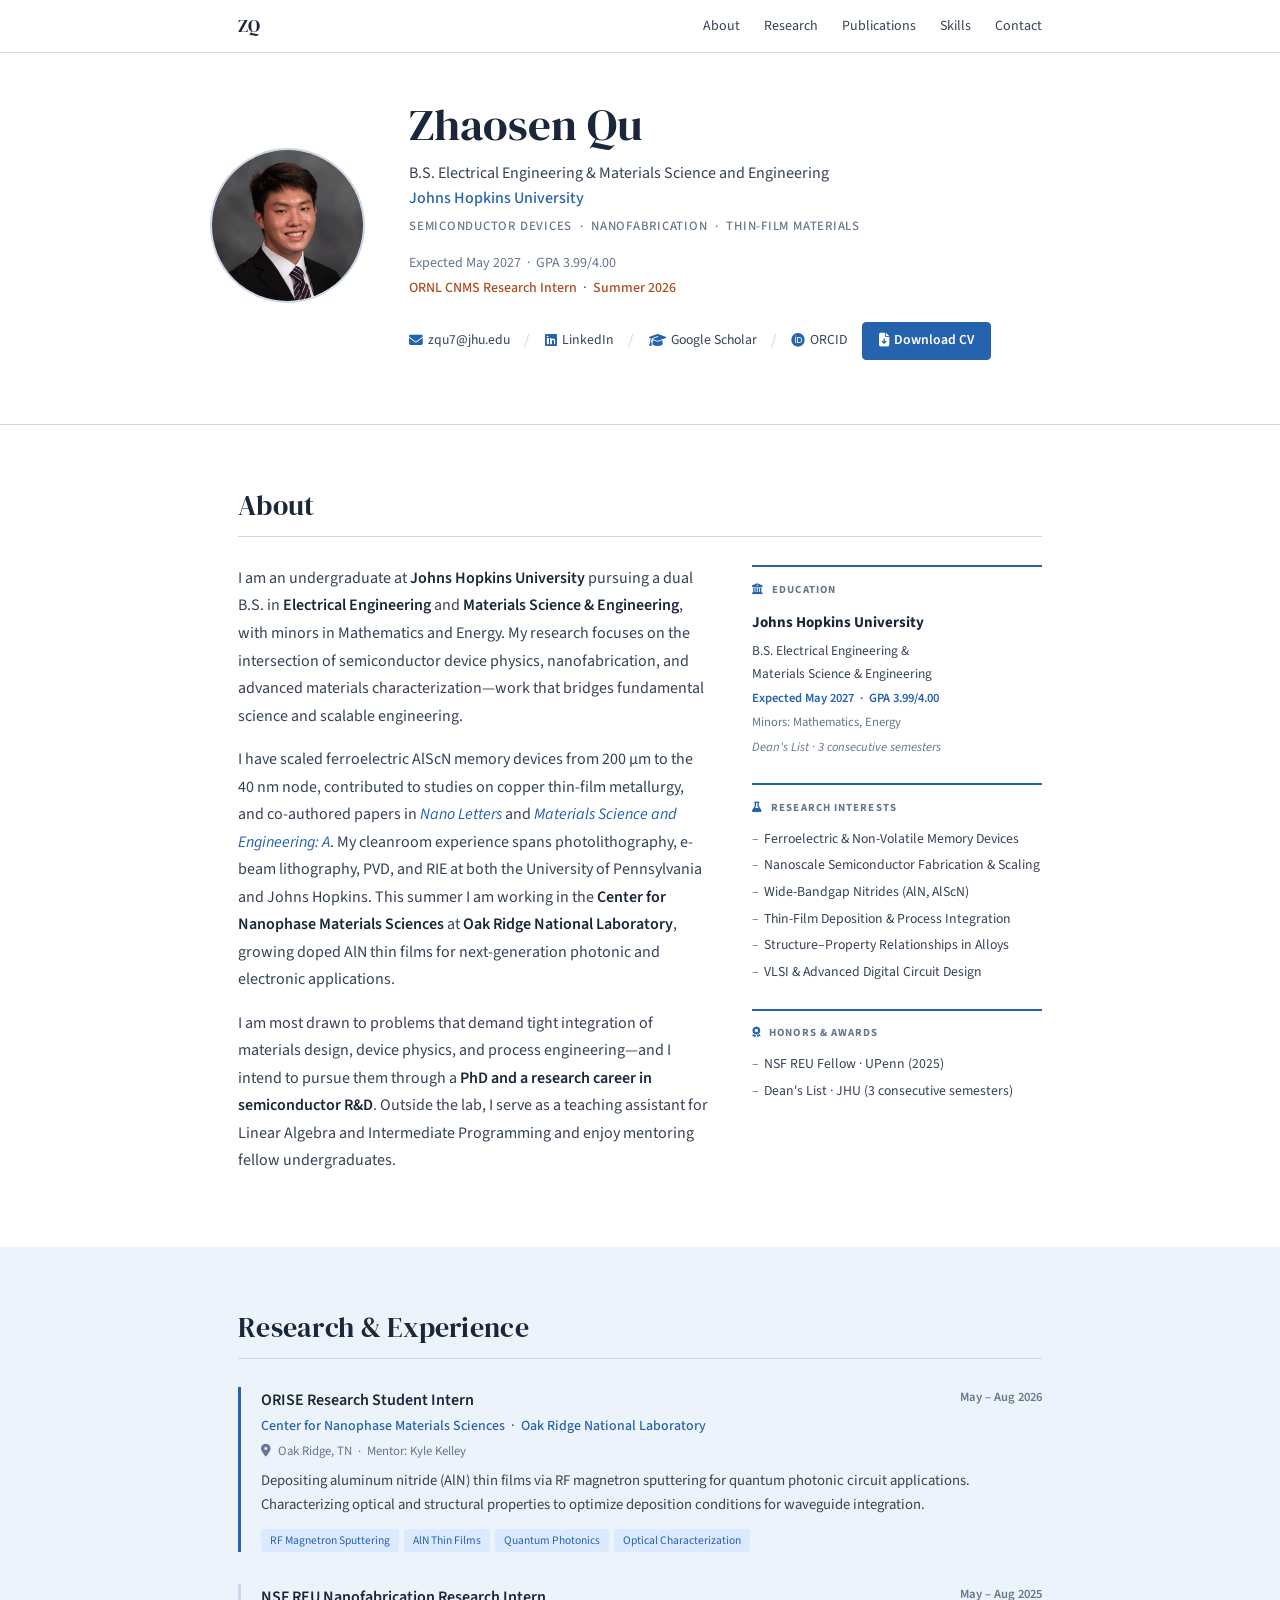
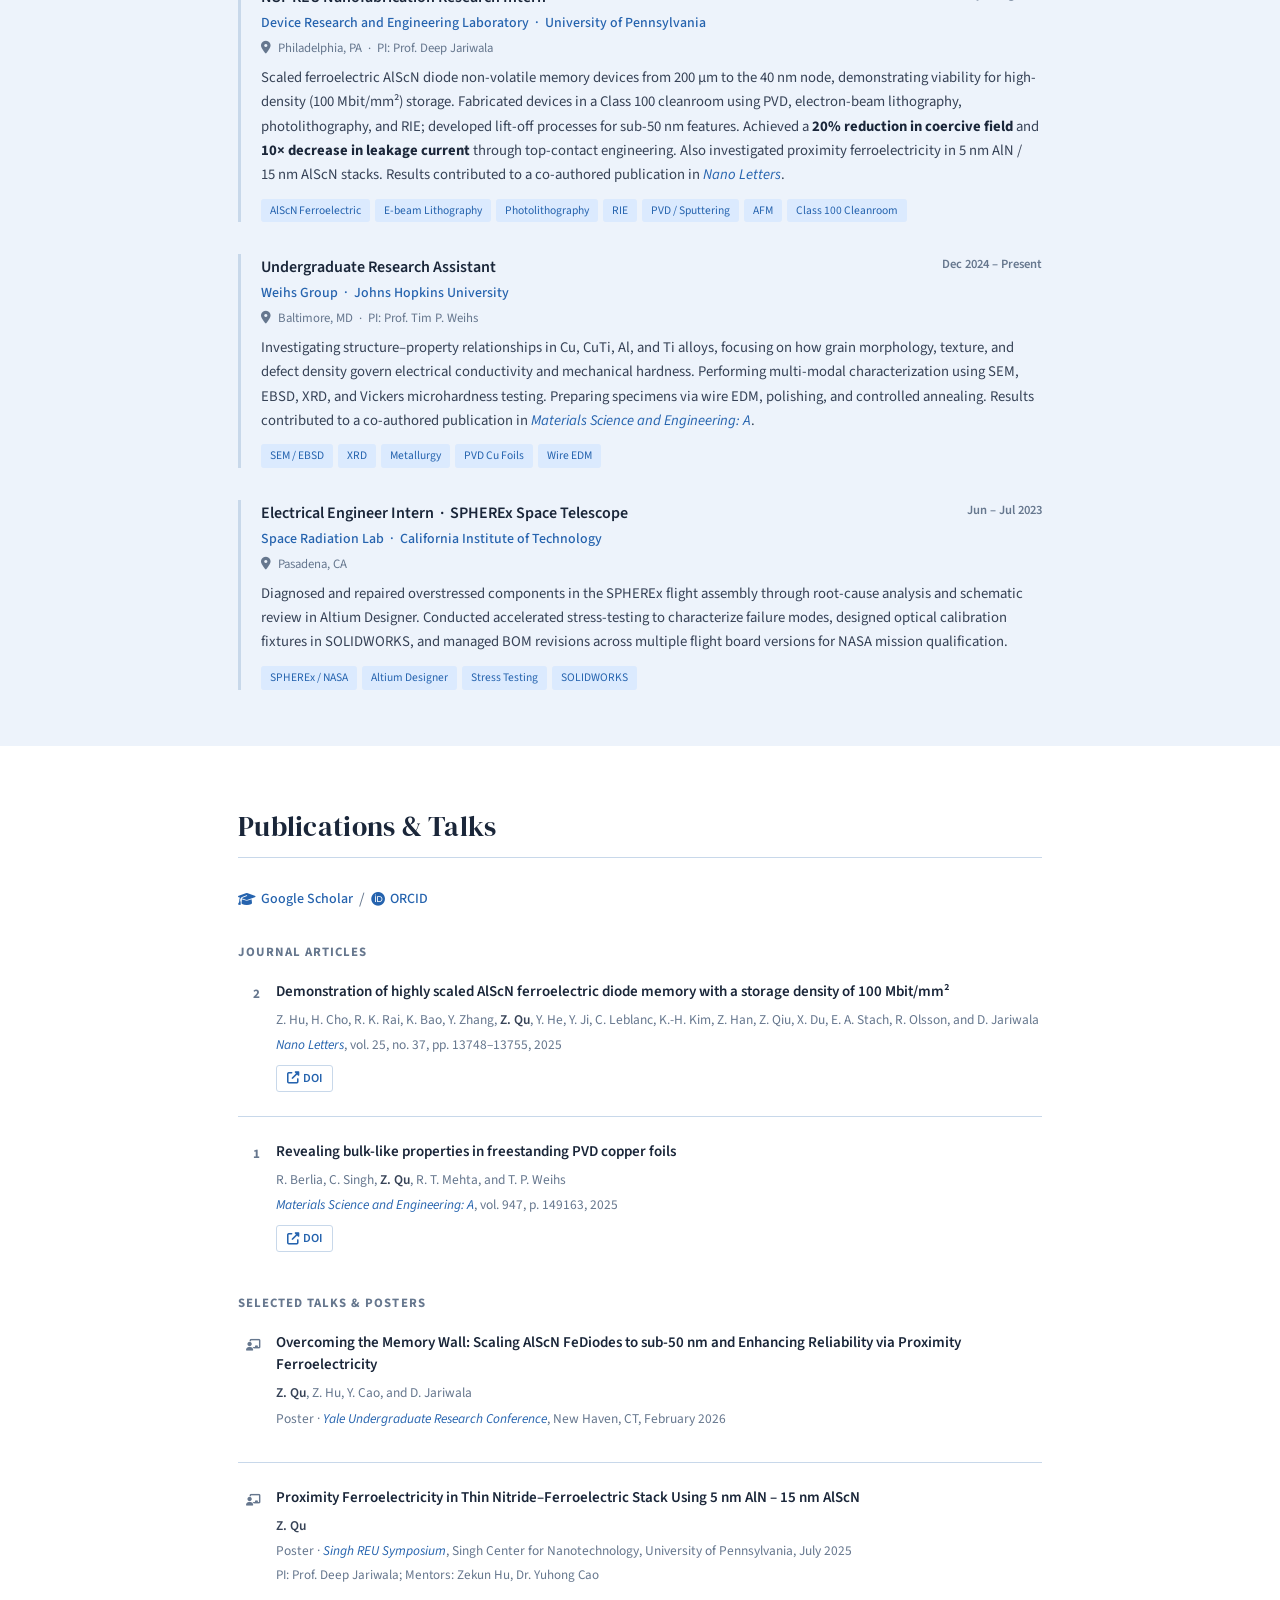
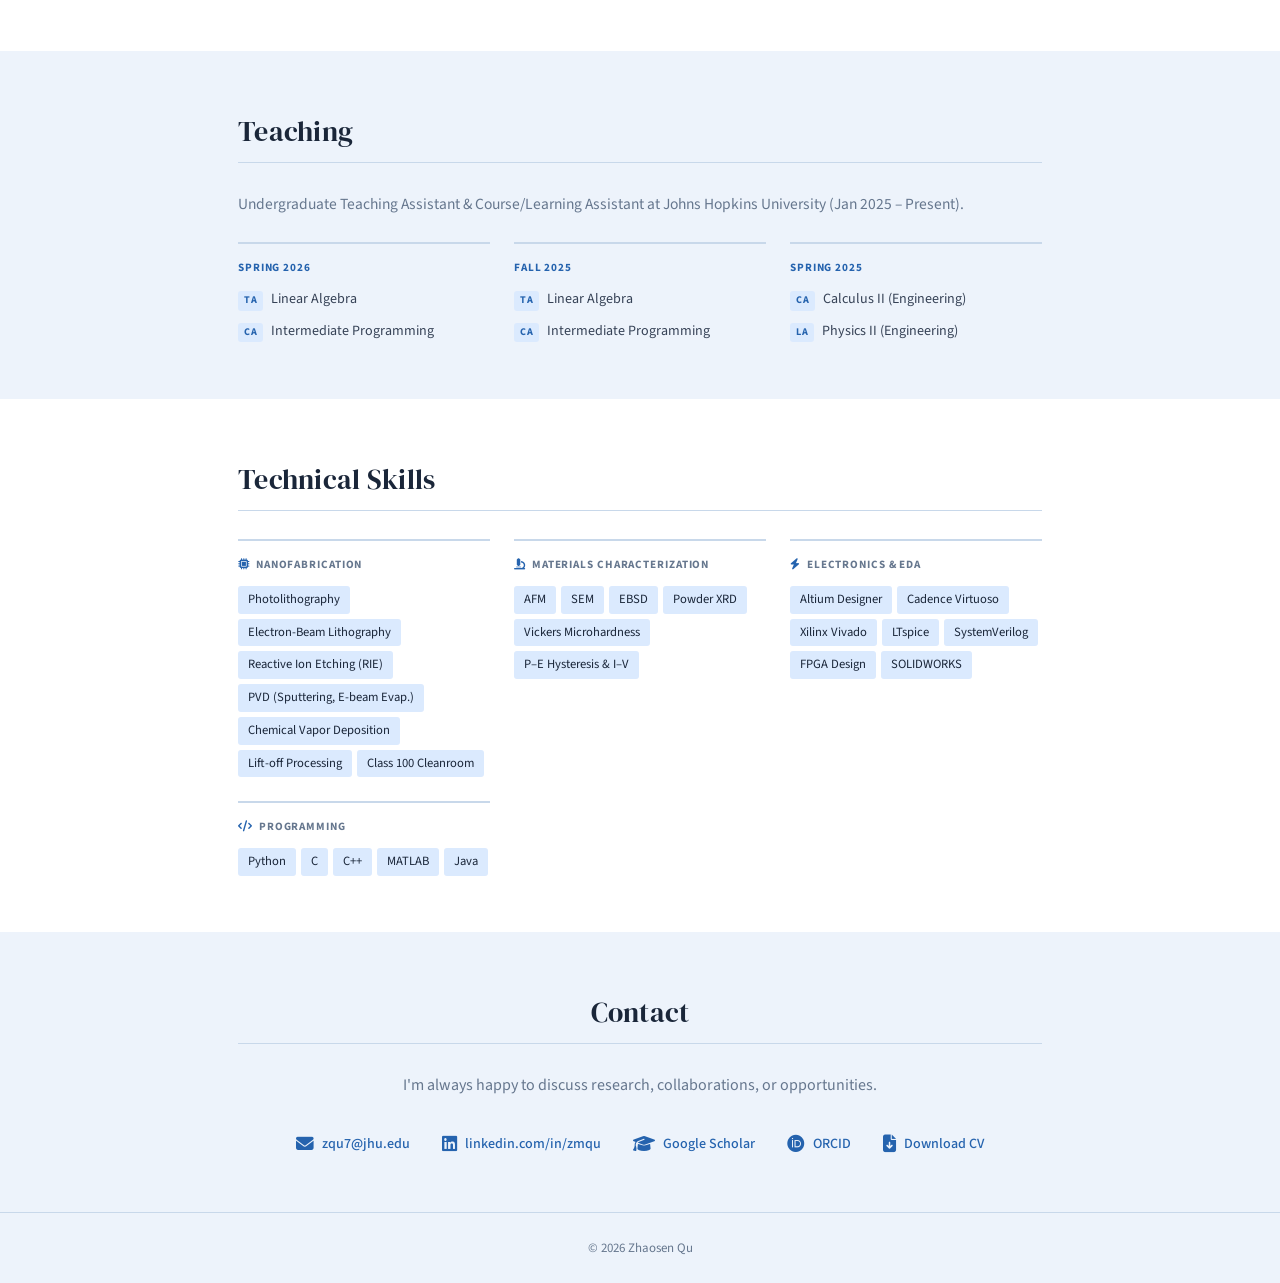
==== index.html @ ebd2bf20 "Update graduation date to May 2027 Reflects updated CV. Actively applying for PhD programs.  Co-Auth" ====
<!DOCTYPE html>
<html lang="en">
<head>
  <meta charset="UTF-8">
  <meta name="viewport" content="width=device-width, initial-scale=1.0">
  <title>Zhaosen Qu — Semiconductor &amp; Nanofabrication Researcher</title>
  <meta name="description" content="Zhaosen Qu — Electrical Engineering &amp; Materials Science student at Johns Hopkins University researching semiconductor nanofabrication, ferroelectric AlScN memory, and wide-bandgap nitride thin films. Research intern at Oak Ridge National Laboratory (CNMS).">
  <meta name="keywords" content="Zhaosen Qu, Johns Hopkins, ORNL, CNMS, semiconductor, nanofabrication, e-beam lithography, ferroelectric memory, AlScN, AlN, wide-bandgap nitrides, thin-film materials, quantum photonics, materials science, electrical engineering">
  <meta name="author" content="Zhaosen Qu">
  <meta name="robots" content="index, follow">
  <meta name="theme-color" content="#2563ae">
  <link rel="canonical" href="https://zhaosenqu.github.io/">
  <link rel="icon" href="data:image/svg+xml,%3Csvg%20xmlns='http://www.w3.org/2000/svg'%20viewBox='0%200%2064%2064'%3E%3Crect%20width='64'%20height='64'%20rx='14'%20fill='%232563ae'/%3E%3Ctext%20x='32'%20y='45'%20font-family='Georgia,serif'%20font-size='32'%20font-weight='700'%20fill='white'%20text-anchor='middle'%3EZQ%3C/text%3E%3C/svg%3E">

  <!-- Open Graph / Twitter -->
  <meta property="og:type" content="profile">
  <meta property="og:url" content="https://zhaosenqu.github.io/">
  <meta property="og:title" content="Zhaosen Qu — Semiconductor &amp; Nanofabrication Researcher">
  <meta property="og:description" content="EE &amp; MSE student at Johns Hopkins University. Researcher in semiconductor devices, ferroelectric memory, and thin-film materials.">
  <meta property="og:image" content="https://zhaosenqu.github.io/assets/profile.jpg">
  <meta property="og:image:alt" content="Portrait of Zhaosen Qu">
  <meta name="twitter:card" content="summary">
  <meta name="twitter:title" content="Zhaosen Qu — Semiconductor &amp; Nanofabrication Researcher">
  <meta name="twitter:description" content="EE &amp; MSE student at Johns Hopkins University. Researcher in semiconductor devices, ferroelectric memory, and thin-film materials.">
  <meta name="twitter:image" content="https://zhaosenqu.github.io/assets/profile.jpg">
  <meta name="twitter:image:alt" content="Portrait of Zhaosen Qu">
  <meta name="google-site-verification" content="060fa7a8cd4dc6b9">

  <script type="application/ld+json">
  {
    "@context": "https://schema.org",
    "@type": "Person",
    "name": "Zhaosen Qu",
    "url": "https://zhaosenqu.github.io/",
    "image": "https://zhaosenqu.github.io/assets/profile.jpg",
    "email": "zqu7@jhu.edu",
    "jobTitle": "Undergraduate Researcher",
    "description": "Electrical Engineering & Materials Science student at Johns Hopkins University researching semiconductor nanofabrication, ferroelectric AlScN memory, and wide-bandgap nitride thin films.",
    "affiliation": {
      "@type": "CollegeOrUniversity",
      "name": "Johns Hopkins University"
    },
    "alumniOf": {
      "@type": "CollegeOrUniversity",
      "name": "Johns Hopkins University"
    },
    "sameAs": [
      "https://linkedin.com/in/zmqu",
      "https://scholar.google.com/citations?user=ak2ocAkAAAAJ&hl=en",
      "https://orcid.org/0009-0001-0894-4343"
    ],
    "knowsAbout": [
      "Semiconductor Nanofabrication",
      "Electron-Beam Lithography",
      "Thin-Film Materials",
      "Ferroelectric Devices",
      "AlScN",
      "AlN",
      "Materials Characterization",
      "Materials Science",
      "Electrical Engineering"
    ]
  }
  </script>

  <!-- Fonts -->
  <link rel="preconnect" href="https://fonts.googleapis.com">
  <link rel="preconnect" href="https://fonts.gstatic.com" crossorigin>
  <link rel="preconnect" href="https://cdnjs.cloudflare.com" crossorigin>
  <link href="https://fonts.googleapis.com/css2?family=DM+Serif+Display:ital@0;1&family=Source+Sans+3:ital,wght@0,300;0,400;0,500;0,600;0,700;1,400&display=swap" rel="stylesheet">
  <!-- Icons -->
  <link rel="stylesheet" href="https://cdnjs.cloudflare.com/ajax/libs/font-awesome/6.5.0/css/all.min.css">

  <link rel="stylesheet" href="styles.css">
</head>
<body>

  <a class="skip-link" href="#main">Skip to main content</a>

  <!-- ─── Navigation ─────────────────────────────────────────────────────── -->
  <nav id="navbar" aria-label="Primary">
    <div class="nav-inner">
      <a class="nav-logo" href="#hero">ZQ</a>
      <button class="nav-toggle" id="navToggle" aria-label="Toggle navigation menu" aria-expanded="false" aria-controls="navLinks">
        <span></span><span></span><span></span>
      </button>
      <ul class="nav-links" id="navLinks">
        <li><a href="#about">About</a></li>
        <li><a href="#research">Research</a></li>
        <li><a href="#publications">Publications</a></li>
        <li><a href="#skills">Skills</a></li>
        <li><a href="#contact">Contact</a></li>
      </ul>
    </div>
  </nav>

  <main id="main">

  <!-- ─── Hero ───────────────────────────────────────────────────────────── -->
  <section id="hero">
    <div class="hero-inner">
      <div class="hero-photo-wrap">
        <img src="assets/profile.jpg" alt="Portrait of Zhaosen Qu" class="hero-photo"
             width="155" height="155" fetchpriority="high" decoding="async"
             onerror="this.style.display='none';document.getElementById('hero-initials').style.display='flex';">
        <div class="hero-initials" id="hero-initials" aria-hidden="true">ZQ</div>
      </div>
      <div class="hero-text">
        <h1>Zhaosen Qu</h1>
        <p class="hero-subtitle">B.S. Electrical Engineering &amp; Materials Science and Engineering<br>
          <span class="hero-institution">Johns Hopkins University</span>
        </p>
        <p class="hero-tagline">Semiconductor devices &nbsp;&middot;&nbsp; Nanofabrication &nbsp;&middot;&nbsp; Thin-film materials</p>
        <p class="hero-meta">
          Expected May 2027 &nbsp;&middot;&nbsp; GPA 3.99/4.00<br>
          <span class="hero-meta-ornl">ORNL CNMS Research Intern &nbsp;&middot;&nbsp; Summer 2026</span>
        </p>
        <div class="hero-links">
          <a href="mailto:zqu7@jhu.edu"><i class="fas fa-envelope" aria-hidden="true"></i> zqu7@jhu.edu</a>
          <span class="link-sep" aria-hidden="true">/</span>
          <a href="https://linkedin.com/in/zmqu" target="_blank" rel="noopener"><i class="fab fa-linkedin" aria-hidden="true"></i> LinkedIn</a>
          <span class="link-sep" aria-hidden="true">/</span>
          <a href="https://scholar.google.com/citations?user=ak2ocAkAAAAJ&hl=en" target="_blank" rel="noopener"><i class="fas fa-graduation-cap" aria-hidden="true"></i> Google Scholar</a>
          <span class="link-sep" aria-hidden="true">/</span>
          <a href="https://orcid.org/0009-0001-0894-4343" target="_blank" rel="noopener"><i class="fab fa-orcid" aria-hidden="true"></i> ORCID</a>
          <a class="hero-cta" href="assets/cv.pdf" target="_blank" rel="noopener"><i class="fas fa-file-arrow-down" aria-hidden="true"></i> Download CV</a>
        </div>
      </div>
    </div>
  </section>

  <!-- ─── About ──────────────────────────────────────────────────────────── -->
  <section id="about">
    <div class="container">
      <h2 class="section-title">About</h2>
      <div class="about-grid">
        <div class="about-text">
          <p>
            I am an undergraduate at <strong>Johns Hopkins University</strong> pursuing a dual B.S. in
            <strong>Electrical Engineering</strong> and <strong>Materials Science &amp; Engineering</strong>,
            with minors in Mathematics and Energy. My research focuses on
            the intersection of semiconductor device physics, nanofabrication, and advanced materials
            characterization&mdash;work that bridges fundamental science and scalable engineering.
          </p>
          <p>
            I have scaled ferroelectric AlScN memory devices from 200&nbsp;&micro;m to the 40&nbsp;nm
            node, contributed to studies on copper thin-film metallurgy, and co-authored papers in
            <em>Nano Letters</em> and <em>Materials Science and Engineering:&nbsp;A</em>. My cleanroom
            experience spans photolithography, e-beam lithography, PVD, and RIE at both the
            University of Pennsylvania and Johns Hopkins. This summer I am working in the
            <strong>Center for Nanophase Materials Sciences</strong> at <strong>Oak Ridge National
            Laboratory</strong>, growing doped AlN thin films for next-generation photonic and
            electronic applications.
          </p>
          <p>
            I am most drawn to problems that demand tight integration of materials design, device
            physics, and process engineering&mdash;and I intend to pursue them through a
            <strong>PhD and a research career in semiconductor R&amp;D</strong>. Outside the lab, I
            serve as a teaching assistant for Linear Algebra and Intermediate Programming and enjoy
            mentoring fellow undergraduates.
          </p>
        </div>
        <div class="about-card-col">
          <div class="info-card">
            <h3><i class="fas fa-university" aria-hidden="true"></i> Education</h3>
            <div class="edu-item">
              <strong>Johns Hopkins University</strong>
              <span class="edu-degree">B.S. Electrical Engineering &amp;<br>Materials Science &amp; Engineering</span>
              <span class="edu-meta">Expected May 2027 &nbsp;&middot;&nbsp; GPA 3.99/4.00</span>
              <span class="edu-minor">Minors: Mathematics, Energy</span>
              <span class="edu-honors">Dean's List &middot; 3 consecutive semesters</span>
            </div>
          </div>
          <div class="info-card">
            <h3><i class="fas fa-flask" aria-hidden="true"></i> Research Interests</h3>
            <ul class="interest-list">
              <li>Ferroelectric &amp; Non-Volatile Memory Devices</li>
              <li>Nanoscale Semiconductor Fabrication &amp; Scaling</li>
              <li>Wide-Bandgap Nitrides (AlN, AlScN)</li>
              <li>Thin-Film Deposition &amp; Process Integration</li>
              <li>Structure&ndash;Property Relationships in Alloys</li>
              <li>VLSI &amp; Advanced Digital Circuit Design</li>
            </ul>
          </div>
          <div class="info-card">
            <h3><i class="fas fa-award" aria-hidden="true"></i> Honors &amp; Awards</h3>
            <ul class="interest-list">
              <li>NSF REU Fellow &middot; UPenn (2025)</li>
              <li>Dean's List &middot; JHU (3 consecutive semesters)</li>
            </ul>
          </div>
        </div>
      </div>
    </div>
  </section>

  <!-- ─── Research / Experience ──────────────────────────────────────────── -->
  <section id="research" class="section-alt">
    <div class="container">
      <h2 class="section-title">Research &amp; Experience</h2>
      <div class="timeline">

        <!-- ORNL -->
        <div class="tl-item">
          <div class="tl-dot tl-dot-accent"></div>
          <div class="tl-content">
            <div class="tl-header">
              <div>
                <h3>ORISE Research Student Intern</h3>
                <p class="tl-org">Center for Nanophase Materials Sciences &nbsp;&middot;&nbsp; Oak Ridge National Laboratory</p>
                <p class="tl-loc"><i class="fas fa-map-marker-alt" aria-hidden="true"></i> Oak Ridge, TN &nbsp;&middot;&nbsp; Mentor: Kyle Kelley</p>
              </div>
              <span class="tl-date">May &ndash; Aug 2026</span>
            </div>
            <p class="tl-desc">
              Depositing aluminum nitride (AlN) thin films via RF magnetron sputtering for
              quantum photonic circuit applications. Characterizing optical and structural
              properties to optimize deposition conditions for waveguide integration.
            </p>
            <div class="tl-tags">
              <span>RF Magnetron Sputtering</span><span>AlN Thin Films</span>
              <span>Quantum Photonics</span><span>Optical Characterization</span>
            </div>
          </div>
        </div>

        <!-- UPenn REU -->
        <div class="tl-item">
          <div class="tl-dot"></div>
          <div class="tl-content">
            <div class="tl-header">
              <div>
                <h3>NSF REU Nanofabrication Research Intern</h3>
                <p class="tl-org">Device Research and Engineering Laboratory &nbsp;&middot;&nbsp; University of Pennsylvania</p>
                <p class="tl-loc"><i class="fas fa-map-marker-alt" aria-hidden="true"></i> Philadelphia, PA &nbsp;&middot;&nbsp; PI: Prof. Deep Jariwala</p>
              </div>
              <span class="tl-date">May &ndash; Aug 2025</span>
            </div>
            <p class="tl-desc">
              Scaled ferroelectric AlScN diode non-volatile memory devices from 200&nbsp;&micro;m to
              the 40&nbsp;nm node, demonstrating viability for high-density
              (100&nbsp;Mbit/mm&sup2;) storage. Fabricated devices in a Class&nbsp;100 cleanroom
              using PVD, electron-beam lithography, photolithography, and RIE; developed
              lift-off processes for sub-50&nbsp;nm features. Achieved a
              <strong>20% reduction in coercive field</strong> and
              <strong>10&times; decrease in leakage current</strong> through top-contact
              engineering. Also investigated proximity ferroelectricity in 5&nbsp;nm AlN /
              15&nbsp;nm AlScN stacks. Results contributed to a co-authored publication in
              <em>Nano Letters</em>.
            </p>
            <div class="tl-tags">
              <span>AlScN Ferroelectric</span><span>E-beam Lithography</span>
              <span>Photolithography</span><span>RIE</span><span>PVD / Sputtering</span>
              <span>AFM</span><span>Class 100 Cleanroom</span>
            </div>
          </div>
        </div>

        <!-- Weihs Group -->
        <div class="tl-item">
          <div class="tl-dot"></div>
          <div class="tl-content">
            <div class="tl-header">
              <div>
                <h3>Undergraduate Research Assistant</h3>
                <p class="tl-org">Weihs Group &nbsp;&middot;&nbsp; Johns Hopkins University</p>
                <p class="tl-loc"><i class="fas fa-map-marker-alt" aria-hidden="true"></i> Baltimore, MD &nbsp;&middot;&nbsp; PI: Prof. Tim P. Weihs</p>
              </div>
              <span class="tl-date">Dec 2024 &ndash; Present</span>
            </div>
            <p class="tl-desc">
              Investigating structure&ndash;property relationships in Cu, CuTi, Al, and Ti
              alloys, focusing on how grain morphology, texture, and defect density govern
              electrical conductivity and mechanical hardness. Performing multi-modal
              characterization using SEM, EBSD, XRD, and Vickers microhardness testing.
              Preparing specimens via wire EDM, polishing, and controlled annealing.
              Results contributed to a co-authored publication in
              <em>Materials Science and Engineering:&nbsp;A</em>.
            </p>
            <div class="tl-tags">
              <span>SEM / EBSD</span><span>XRD</span><span>Metallurgy</span>
              <span>PVD Cu Foils</span><span>Wire EDM</span>
            </div>
          </div>
        </div>

        <!-- Caltech -->
        <div class="tl-item">
          <div class="tl-dot"></div>
          <div class="tl-content">
            <div class="tl-header">
              <div>
                <h3>Electrical Engineer Intern &nbsp;&middot;&nbsp; SPHEREx Space Telescope</h3>
                <p class="tl-org">Space Radiation Lab &nbsp;&middot;&nbsp; California Institute of Technology</p>
                <p class="tl-loc"><i class="fas fa-map-marker-alt" aria-hidden="true"></i> Pasadena, CA</p>
              </div>
              <span class="tl-date">Jun &ndash; Jul 2023</span>
            </div>
            <p class="tl-desc">
              Diagnosed and repaired overstressed components in the SPHEREx flight assembly
              through root-cause analysis and schematic review in Altium Designer. Conducted
              accelerated stress-testing to characterize failure modes, designed optical
              calibration fixtures in SOLIDWORKS, and managed BOM revisions across multiple
              flight board versions for NASA mission qualification.
            </p>
            <div class="tl-tags">
              <span>SPHEREx / NASA</span><span>Altium Designer</span>
              <span>Stress Testing</span><span>SOLIDWORKS</span>
            </div>
          </div>
        </div>

      </div>
    </div>
  </section>

  <!-- ─── Publications & Talks ───────────────────────────────────────────── -->
  <section id="publications">
    <div class="container">
      <h2 class="section-title">Publications &amp; Talks</h2>
      <p class="section-sub">
        <a href="https://scholar.google.com/citations?user=ak2ocAkAAAAJ&hl=en" target="_blank" rel="noopener" class="scholar-link">
          <i class="fas fa-graduation-cap" aria-hidden="true"></i> Google Scholar
        </a>
        <span class="link-sep" aria-hidden="true">&nbsp;/&nbsp;</span>
        <a href="https://orcid.org/0009-0001-0894-4343" target="_blank" rel="noopener" class="scholar-link">
          <i class="fab fa-orcid" aria-hidden="true"></i> ORCID
        </a>
      </p>

      <h3 class="subsection-title">Journal Articles</h3>
      <div class="pub-list">

        <div class="pub-item">
          <div class="pub-number">2</div>
          <div class="pub-body">
            <p class="pub-title">
              Demonstration of highly scaled AlScN ferroelectric diode memory with a storage
              density of 100&nbsp;Mbit/mm&sup2;
            </p>
            <p class="pub-authors">
              Z. Hu, H. Cho, R. K. Rai, K. Bao, Y. Zhang, <strong>Z. Qu</strong>, Y. He, Y. Ji,
              C. Leblanc, K.-H. Kim, Z. Han, Z. Qiu, X. Du, E. A. Stach, R. Olsson, and D. Jariwala
            </p>
            <p class="pub-venue">
              <em>Nano Letters</em>, vol.&nbsp;25, no.&nbsp;37, pp.&nbsp;13748&ndash;13755, 2025
            </p>
            <div class="pub-links">
              <a href="https://doi.org/10.1021/acs.nanolett.5c02961" target="_blank" rel="noopener" class="pub-link">
                <i class="fas fa-external-link-alt" aria-hidden="true"></i> DOI
              </a>
            </div>
          </div>
        </div>

        <div class="pub-item">
          <div class="pub-number">1</div>
          <div class="pub-body">
            <p class="pub-title">
              Revealing bulk-like properties in freestanding PVD copper foils
            </p>
            <p class="pub-authors">
              R. Berlia, C. Singh, <strong>Z. Qu</strong>, R. T. Mehta, and T. P. Weihs
            </p>
            <p class="pub-venue">
              <em>Materials Science and Engineering:&nbsp;A</em>, vol.&nbsp;947, p.&nbsp;149163, 2025
            </p>
            <div class="pub-links">
              <a href="https://doi.org/10.1016/j.msea.2025.149163" target="_blank" rel="noopener" class="pub-link">
                <i class="fas fa-external-link-alt" aria-hidden="true"></i> DOI
              </a>
            </div>
          </div>
        </div>

      </div>

      <h3 class="subsection-title">Selected Talks &amp; Posters</h3>
      <div class="pub-list">

        <div class="pub-item">
          <div class="pub-number"><i class="fas fa-chalkboard-teacher" style="font-size:0.72rem" aria-hidden="true"></i></div>
          <div class="pub-body">
            <p class="pub-title">
              Overcoming the Memory Wall: Scaling AlScN FeDiodes to sub-50&nbsp;nm and
              Enhancing Reliability via Proximity Ferroelectricity
            </p>
            <p class="pub-authors">
              <strong>Z. Qu</strong>, Z. Hu, Y. Cao, and D. Jariwala
            </p>
            <p class="pub-venue">
              Poster &middot; <em>Yale Undergraduate Research Conference</em>, New Haven, CT, February 2026
            </p>
          </div>
        </div>

        <div class="pub-item">
          <div class="pub-number"><i class="fas fa-chalkboard-teacher" style="font-size:0.72rem" aria-hidden="true"></i></div>
          <div class="pub-body">
            <p class="pub-title">
              Proximity Ferroelectricity in Thin Nitride&ndash;Ferroelectric Stack
              Using 5&nbsp;nm AlN &ndash; 15&nbsp;nm AlScN
            </p>
            <p class="pub-authors">
              <strong>Z. Qu</strong>
            </p>
            <p class="pub-venue">
              Poster &middot; <em>Singh REU Symposium</em>, Singh Center for Nanotechnology, University of Pennsylvania, July 2025<br>
              <span class="pub-note">PI: Prof. Deep Jariwala; Mentors: Zekun Hu, Dr. Yuhong Cao</span>
            </p>
          </div>
        </div>

      </div>
    </div>
  </section>

  <!-- ─── Teaching ──────────────────────────────────────────────────────── -->
  <section id="teaching" class="section-alt">
    <div class="container">
      <h2 class="section-title">Teaching</h2>
      <p class="section-lead">
        Undergraduate Teaching Assistant &amp; Course/Learning Assistant at Johns Hopkins University (Jan 2025 &ndash; Present).
      </p>
      <div class="teaching-grid">

        <div class="teaching-card">
          <div class="teaching-term">Spring 2026</div>
          <ul>
            <li><span class="ta-role">TA</span> Linear Algebra</li>
            <li><span class="ta-role">CA</span> Intermediate Programming</li>
          </ul>
        </div>

        <div class="teaching-card">
          <div class="teaching-term">Fall 2025</div>
          <ul>
            <li><span class="ta-role">TA</span> Linear Algebra</li>
            <li><span class="ta-role">CA</span> Intermediate Programming</li>
          </ul>
        </div>

        <div class="teaching-card">
          <div class="teaching-term">Spring 2025</div>
          <ul>
            <li><span class="ta-role">CA</span> Calculus II (Engineering)</li>
            <li><span class="ta-role">LA</span> Physics II (Engineering)</li>
          </ul>
        </div>

      </div>
    </div>
  </section>

  <!-- ─── Skills ────────────────────────────────────────────────────────── -->
  <section id="skills">
    <div class="container">
      <h2 class="section-title">Technical Skills</h2>
      <div class="skills-grid">

        <div class="skill-group">
          <h3><i class="fas fa-microchip" aria-hidden="true"></i> Nanofabrication</h3>
          <div class="skill-tags">
            <span>Photolithography</span>
            <span>Electron-Beam Lithography</span>
            <span>Reactive Ion Etching (RIE)</span>
            <span>PVD (Sputtering, E-beam Evap.)</span>
            <span>Chemical Vapor Deposition</span>
            <span>Lift-off Processing</span>
            <span>Class 100 Cleanroom</span>
          </div>
        </div>

        <div class="skill-group">
          <h3><i class="fas fa-microscope" aria-hidden="true"></i> Materials Characterization</h3>
          <div class="skill-tags">
            <span>AFM</span>
            <span>SEM</span>
            <span>EBSD</span>
            <span>Powder XRD</span>
            <span>Vickers Microhardness</span>
            <span>P&ndash;E Hysteresis &amp; I&ndash;V</span>
          </div>
        </div>

        <div class="skill-group">
          <h3><i class="fas fa-bolt" aria-hidden="true"></i> Electronics &amp; EDA</h3>
          <div class="skill-tags">
            <span>Altium Designer</span>
            <span>Cadence Virtuoso</span>
            <span>Xilinx Vivado</span>
            <span>LTspice</span>
            <span>SystemVerilog</span>
            <span>FPGA Design</span>
            <span>SOLIDWORKS</span>
          </div>
        </div>

        <div class="skill-group">
          <h3><i class="fas fa-code" aria-hidden="true"></i> Programming</h3>
          <div class="skill-tags">
            <span>Python</span>
            <span>C</span>
            <span>C++</span>
            <span>MATLAB</span>
            <span>Java</span>
          </div>
        </div>

      </div>
    </div>
  </section>

  <!-- ─── Contact ───────────────────────────────────────────────────────── -->
  <section id="contact" class="section-alt">
    <div class="container contact-inner">
      <h2 class="section-title">Contact</h2>
      <p class="contact-blurb">
        I'm always happy to discuss research, collaborations, or opportunities.
      </p>
      <div class="contact-links">
        <a href="mailto:zqu7@jhu.edu" class="contact-card">
          <i class="fas fa-envelope" aria-hidden="true"></i>
          <span>zqu7@jhu.edu</span>
        </a>
        <a href="https://linkedin.com/in/zmqu" target="_blank" rel="noopener" class="contact-card">
          <i class="fab fa-linkedin" aria-hidden="true"></i>
          <span>linkedin.com/in/zmqu</span>
        </a>
        <a href="https://scholar.google.com/citations?user=ak2ocAkAAAAJ&hl=en" target="_blank" rel="noopener" class="contact-card">
          <i class="fas fa-graduation-cap" aria-hidden="true"></i>
          <span>Google Scholar</span>
        </a>
        <a href="https://orcid.org/0009-0001-0894-4343" target="_blank" rel="noopener" class="contact-card">
          <i class="fab fa-orcid" aria-hidden="true"></i>
          <span>ORCID</span>
        </a>
        <a href="assets/cv.pdf" target="_blank" rel="noopener" class="contact-card">
          <i class="fas fa-file-arrow-down" aria-hidden="true"></i>
          <span>Download CV</span>
        </a>
      </div>
    </div>
  </section>

  </main>

  <!-- ─── Footer ────────────────────────────────────────────────────────── -->
  <footer>
    <div class="container">
      &copy; 2026 Zhaosen Qu
    </div>
  </footer>

  <script src="script.js"></script>
</body>
</html>
---- styles.css ----
/* ─── Reset & Base ──────────────────────────────────────────────────────── */
*, *::before, *::after { margin: 0; padding: 0; box-sizing: border-box; }

:root {
  --accent:   #2563ae;
  --blue-bg:  #dbeafe;
  --ornl:     #b04e1e;
  --ink:      #1a2639;
  --body:     #364256;
  --muted:    #66778e;
  --border:   #c8d8ea;
  --bg:       #edf3fb;
  --white:    #ffffff;
  --display:  'DM Serif Display', Georgia, 'Times New Roman', serif;
  --font:     'Source Sans 3', -apple-system, BlinkMacSystemFont, sans-serif;
}

html { scroll-behavior: smooth; scroll-padding-top: 68px; }

body {
  font-family: var(--font);
  color: var(--body);
  line-height: 1.72;
  font-size: 16px;
  background: var(--bg);
  -webkit-font-smoothing: antialiased;
}

a { color: var(--accent); text-decoration: none; }
a:hover { text-decoration: underline; }

/* Visible focus ring for keyboard navigation */
a:focus-visible, button:focus-visible {
  outline: 2px solid var(--accent);
  outline-offset: 2px;
  border-radius: 2px;
}

/* Skip-to-content link (visible only when focused) */
.skip-link {
  position: absolute; left: -9999px; top: 0; z-index: 200;
  background: var(--accent); color: var(--white);
  padding: 8px 16px; font-size: 0.9rem; font-weight: 600;
  border-radius: 0 0 4px 0;
}
.skip-link:focus { left: 0; }

/* Respect users who prefer reduced motion */
@media (prefers-reduced-motion: reduce) {
  html { scroll-behavior: auto; }
  *, *::before, *::after {
    animation-duration: 0.01ms !important;
    transition-duration: 0.01ms !important;
  }
}

.container { max-width: 860px; margin: 0 auto; padding: 0 28px; }

section { padding: 56px 0; background: var(--white); }
.section-alt { background: var(--bg); }

/* ─── Section Titles ────────────────────────────────────────────────────── */
.section-title {
  font-family: var(--display);
  font-size: 1.75rem;
  font-weight: 400;
  color: var(--ink);
  padding-bottom: 0.45rem;
  border-bottom: 1px solid var(--border);
  margin-bottom: 1.75rem;
  display: block;
  letter-spacing: 0.01em;
}

.section-sub { margin-bottom: 1.75rem; color: var(--muted); }
.section-lead { color: var(--muted); margin-bottom: 1.5rem; font-size: 0.97rem; }

/* ─── Navigation ────────────────────────────────────────────────────────── */
#navbar {
  position: fixed; top: 0; left: 0; right: 0; z-index: 100;
  background: var(--white);
  border-bottom: 1px solid var(--border);
  transition: box-shadow 0.25s;
}
#navbar.scrolled { box-shadow: 0 1px 10px rgba(26,38,57,0.08); }

.nav-inner {
  max-width: 860px; margin: 0 auto; padding: 0 28px;
  height: 52px; display: flex; align-items: center; justify-content: space-between;
}
.nav-logo { font-family: var(--display); font-size: 1.1rem; color: var(--ink); text-decoration: none; }
.nav-logo:hover { color: var(--accent); text-decoration: none; }

.nav-links { list-style: none; display: flex; gap: 1.5rem; }
.nav-links a { font-size: 0.875rem; color: var(--body); text-decoration: none; transition: color 0.15s; }
.nav-links a:hover, .nav-links a.active { color: var(--accent); text-decoration: none; }

.nav-toggle { display: none; flex-direction: column; gap: 5px; background: none; border: none; cursor: pointer; padding: 4px; }
.nav-toggle span { display: block; width: 22px; height: 2px; background: var(--ink); border-radius: 1px; }

/* ─── Hero ──────────────────────────────────────────────────────────────── */
#hero {
  background: var(--white);
  padding: 100px 28px 64px;
  border-bottom: 1px solid var(--border);
}
.hero-inner {
  max-width: 860px; margin: 0 auto;
  display: flex; align-items: center; gap: 44px; flex-wrap: wrap;
}
.hero-photo-wrap { flex-shrink: 0; }
.hero-photo {
  width: 155px; height: 155px;
  border-radius: 50%; object-fit: cover; object-position: center top;
  border: 2px solid var(--border);
}
.hero-initials {
  display: none; width: 155px; height: 155px;
  border-radius: 50%; background: var(--blue-bg); color: var(--accent);
  font-family: var(--display); font-size: 2.4rem;
  align-items: center; justify-content: center; border: 2px solid var(--border);
}
.hero-text { flex: 1; min-width: 260px; }
.hero-text h1 {
  font-family: var(--display);
  font-size: clamp(2rem, 4vw, 2.8rem); font-weight: 400;
  color: var(--ink); line-height: 1.12; margin-bottom: 0.7rem;
}
.hero-subtitle { font-size: 1rem; color: var(--body); line-height: 1.55; margin-bottom: 0.25rem; }
.hero-institution { color: var(--accent); font-weight: 500; }
.hero-tagline {
  font-size: 0.8rem; color: var(--muted); text-transform: uppercase;
  letter-spacing: 0.06em; font-weight: 500; margin-bottom: 0.9rem;
}
.hero-meta { font-size: 0.875rem; color: var(--muted); margin-bottom: 1.35rem; line-height: 1.75; }
.hero-meta-ornl { color: var(--ornl); font-weight: 500; }
.hero-links { display: flex; align-items: center; gap: 0.9rem; flex-wrap: wrap; }
.hero-links a {
  display: inline-flex; align-items: center; gap: 5px;
  font-size: 0.86rem; color: var(--body); text-decoration: none; transition: color 0.15s;
}
.hero-links a:hover { color: var(--accent); text-decoration: none; }
.hero-links a i { color: var(--accent); }
.hero-links .link-sep { color: var(--border); }
/* Primary CTA — Download CV */
.hero-links a.hero-cta {
  background: var(--accent); color: var(--white);
  padding: 6px 16px; border-radius: 4px; font-weight: 600;
  border: 1px solid var(--accent); transition: background 0.15s, border-color 0.15s;
}
.hero-links a.hero-cta i { color: var(--white); }
.hero-links a.hero-cta:hover { background: var(--ink); border-color: var(--ink); color: var(--white); }

/* ─── About ─────────────────────────────────────────────────────────────── */
.about-grid { display: grid; grid-template-columns: 1fr 290px; gap: 2.5rem; align-items: start; }
.about-text p { margin-bottom: 1rem; }
.about-text strong { color: var(--ink); font-weight: 600; }
.about-text em { color: var(--accent); font-style: italic; }

.about-card-col { display: flex; flex-direction: column; gap: 1.5rem; }
.info-card { border-top: 2px solid var(--accent); padding-top: 0.85rem; }
.info-card h3 {
  font-size: 0.68rem; font-weight: 700; text-transform: uppercase;
  letter-spacing: 0.1em; color: var(--muted); margin-bottom: 0.65rem;
}
.info-card h3 i { margin-right: 5px; color: var(--accent); }

.edu-item { display: flex; flex-direction: column; gap: 3px; }
.edu-item strong { font-size: 0.94rem; color: var(--ink); }
.edu-degree { font-size: 0.84rem; color: var(--body); }
.edu-meta { font-size: 0.79rem; color: var(--accent); font-weight: 600; }
.edu-minor, .edu-honors { font-size: 0.79rem; color: var(--muted); }
.edu-honors { font-style: italic; }

.interest-list { list-style: none; display: flex; flex-direction: column; gap: 3px; }
.interest-list li { font-size: 0.86rem; color: var(--body); padding-left: 12px; position: relative; }
.interest-list li::before { content: '–'; position: absolute; left: 0; color: var(--muted); }

/* ─── Timeline ──────────────────────────────────────────────────────────── */
.timeline { padding-left: 0; }
.timeline::before { display: none; }
.tl-item { margin-bottom: 2rem; }
.tl-item:last-child { margin-bottom: 0; }
.tl-dot { display: none; }
.tl-content {
  border: none;
  border-left: 3px solid var(--border);
  padding: 0 0 0 1.25rem;
  background: none;
  border-radius: 0;
  box-shadow: none;
}
.tl-content:hover { box-shadow: none; }
.tl-dot-accent + .tl-content { border-left-color: var(--accent); }

.tl-header {
  display: flex; justify-content: space-between; align-items: flex-start;
  gap: 1rem; margin-bottom: 0.45rem; flex-wrap: wrap;
}
.tl-header h3 { font-size: 1rem; font-weight: 600; color: var(--ink); display: flex; align-items: center; gap: 0.5rem; }
.tl-upcoming {
  font-size: 0.63rem; font-weight: 700; text-transform: uppercase; letter-spacing: 0.07em;
  background: rgba(176,78,30,0.08); color: var(--ornl);
  border: 1px solid rgba(176,78,30,0.2); padding: 1px 7px; border-radius: 3px;
}
.tl-org { font-size: 0.87rem; font-weight: 500; color: var(--accent); margin-bottom: 1px; }
.tl-loc { font-size: 0.8rem; color: var(--muted); }
.tl-loc i { margin-right: 4px; }
.tl-date { font-size: 0.79rem; font-weight: 600; color: var(--muted); white-space: nowrap; flex-shrink: 0; }
.tl-desc { font-size: 0.92rem; color: var(--body); margin-bottom: 0.7rem; line-height: 1.65; }
.tl-desc strong { color: var(--ink); }
.tl-desc em { color: var(--accent); font-style: italic; }
.tl-tags { display: flex; flex-wrap: wrap; gap: 5px; }
.tl-tags span {
  font-size: 0.72rem; background: var(--blue-bg); color: var(--accent);
  padding: 2px 9px; border-radius: 3px;
}

/* ─── Publications ──────────────────────────────────────────────────────── */
.scholar-link {
  display: inline-flex; align-items: center; gap: 5px;
  font-size: 0.875rem; font-weight: 500; color: var(--accent);
}
.subsection-title {
  font-size: 0.8rem; font-weight: 700; text-transform: uppercase;
  letter-spacing: 0.08em; color: var(--muted); margin: 0 0 1.1rem;
}
.pub-list + .subsection-title { margin-top: 2.5rem; }
.pub-note { font-size: 0.82rem; color: var(--muted); }
.pub-list { display: flex; flex-direction: column; gap: 1.5rem; }
.pub-item {
  display: flex; gap: 1rem; align-items: flex-start;
  background: none; border: none;
  border-bottom: 1px solid var(--border);
  border-radius: 0; padding: 0 0 1.5rem 0; box-shadow: none;
}
.pub-item:last-child { border-bottom: none; padding-bottom: 0; }
.pub-item:hover { box-shadow: none; }
.pub-number {
  flex-shrink: 0; width: 22px;
  font-size: 0.82rem; font-weight: 700; color: var(--muted);
  text-align: right; padding-top: 2px;
  background: none; border-radius: 0; height: auto;
}
.pub-body { flex: 1; }
.pub-title { font-weight: 600; color: var(--ink); margin-bottom: 0.25rem; line-height: 1.5; font-size: 0.94rem; }
.pub-authors { font-size: 0.84rem; color: var(--muted); margin-bottom: 0.15rem; }
.pub-authors strong { color: var(--body); font-weight: 600; }
.pub-venue { font-size: 0.84rem; color: var(--muted); margin-bottom: 0.55rem; }
.pub-venue em { color: var(--accent); font-style: italic; }
.pub-links { display: flex; gap: 0.6rem; }
.pub-link {
  font-size: 0.77rem; font-weight: 600; color: var(--accent);
  border: 1px solid var(--border); padding: 2px 10px; border-radius: 3px;
  display: inline-flex; align-items: center; gap: 4px; text-decoration: none;
  transition: background 0.15s, color 0.15s, border-color 0.15s;
}
.pub-link:hover { background: var(--accent); color: var(--white); border-color: var(--accent); text-decoration: none; }

/* ─── Teaching ──────────────────────────────────────────────────────────── */
.teaching-grid { display: grid; grid-template-columns: repeat(auto-fit, minmax(200px, 1fr)); gap: 1.5rem; }
.teaching-card {
  border: none; border-top: 2px solid var(--border); padding-top: 0.85rem;
  background: none; border-radius: 0; box-shadow: none;
}
.teaching-card:hover { box-shadow: none; }
.teaching-term {
  font-size: 0.7rem; font-weight: 700; text-transform: uppercase;
  letter-spacing: 0.08em; color: var(--accent); margin-bottom: 0.65rem;
}
.teaching-card ul { list-style: none; display: flex; flex-direction: column; gap: 0.45rem; }
.teaching-card li { font-size: 0.88rem; color: var(--body); }
.ta-role {
  display: inline-block; font-size: 0.64rem; font-weight: 700; text-transform: uppercase;
  letter-spacing: 0.05em; background: var(--blue-bg); color: var(--accent);
  padding: 1px 6px; border-radius: 3px; margin-right: 5px;
}

/* ─── Skills ────────────────────────────────────────────────────────────── */
.skills-grid { display: grid; grid-template-columns: repeat(auto-fit, minmax(240px, 1fr)); gap: 1.5rem; margin-top: 0; }
.skill-group {
  border: none; border-top: 2px solid var(--border); padding-top: 0.85rem;
  background: none; border-radius: 0; box-shadow: none;
}
.skill-group h3 {
  font-size: 0.7rem; font-weight: 700; text-transform: uppercase; letter-spacing: 0.08em;
  color: var(--muted); margin-bottom: 0.75rem; display: flex; align-items: center; gap: 6px;
}
.skill-group h3 i { color: var(--accent); }
.skill-tags { display: flex; flex-wrap: wrap; gap: 5px; }
.skill-tags span {
  font-size: 0.79rem; background: var(--blue-bg); color: var(--ink);
  padding: 3px 10px; border-radius: 3px;
}

/* ─── Honors ────────────────────────────────────────────────────────────── */
.honors-list { display: flex; flex-direction: column; gap: 0.85rem; }
.honor-item { display: flex; align-items: baseline; gap: 1.25rem; }
.honor-year { flex-shrink: 0; font-size: 0.77rem; font-weight: 700; color: var(--accent); min-width: 60px; }
.honor-text { font-size: 0.93rem; color: var(--body); }

/* ─── Contact ───────────────────────────────────────────────────────────── */
.contact-inner { text-align: center; }
.contact-blurb { color: var(--muted); margin: 1.25rem 0 2rem; }
.contact-links { display: flex; justify-content: center; flex-wrap: wrap; gap: 2rem; }
.contact-card {
  display: inline-flex; flex-direction: row; align-items: center; gap: 0.5rem;
  background: none; border: none; box-shadow: none; padding: 0; min-width: auto;
  color: var(--accent); text-decoration: none; font-size: 0.93rem; font-weight: 500;
  transition: color 0.15s;
}
.contact-card:hover { color: var(--ink); box-shadow: none; text-decoration: none; }
.contact-card i { font-size: 1.1rem; }
.contact-card span { font-size: 0.88rem; }

/* ─── Footer ────────────────────────────────────────────────────────────── */
footer {
  background: var(--bg); color: var(--muted); text-align: center;
  padding: 1.5rem 0; font-size: 0.81rem; border-top: 1px solid var(--border);
}

/* ─── Responsive ────────────────────────────────────────────────────────── */
@media (max-width: 900px) {
  .about-grid { grid-template-columns: 1fr; }
}

@media (max-width: 700px) {
  #hero { padding: 84px 20px 52px; }
  .hero-inner { flex-direction: column; text-align: center; gap: 24px; }
  .hero-links { justify-content: center; }
  .hero-photo, .hero-initials { width: 130px; height: 130px; }
  .hero-initials { font-size: 2rem; }
  section { padding: 44px 0; }
  .section-title { font-size: 1.55rem; }
  .tl-header { flex-direction: column; gap: 0.15rem; }
  .nav-links { display: none; flex-direction: column; gap: 0; }
  .nav-links.open {
    display: flex; position: absolute; top: 52px; left: 0; right: 0;
    background: var(--white); padding: 0.5rem 0;
    border-top: 1px solid var(--border); border-bottom: 1px solid var(--border);
  }
  .nav-links.open li { padding: 0.5rem 1.5rem; }
  .nav-toggle { display: flex; }
  .contact-links { flex-direction: column; align-items: center; }
  .honor-item { flex-direction: column; gap: 0.15rem; }
}
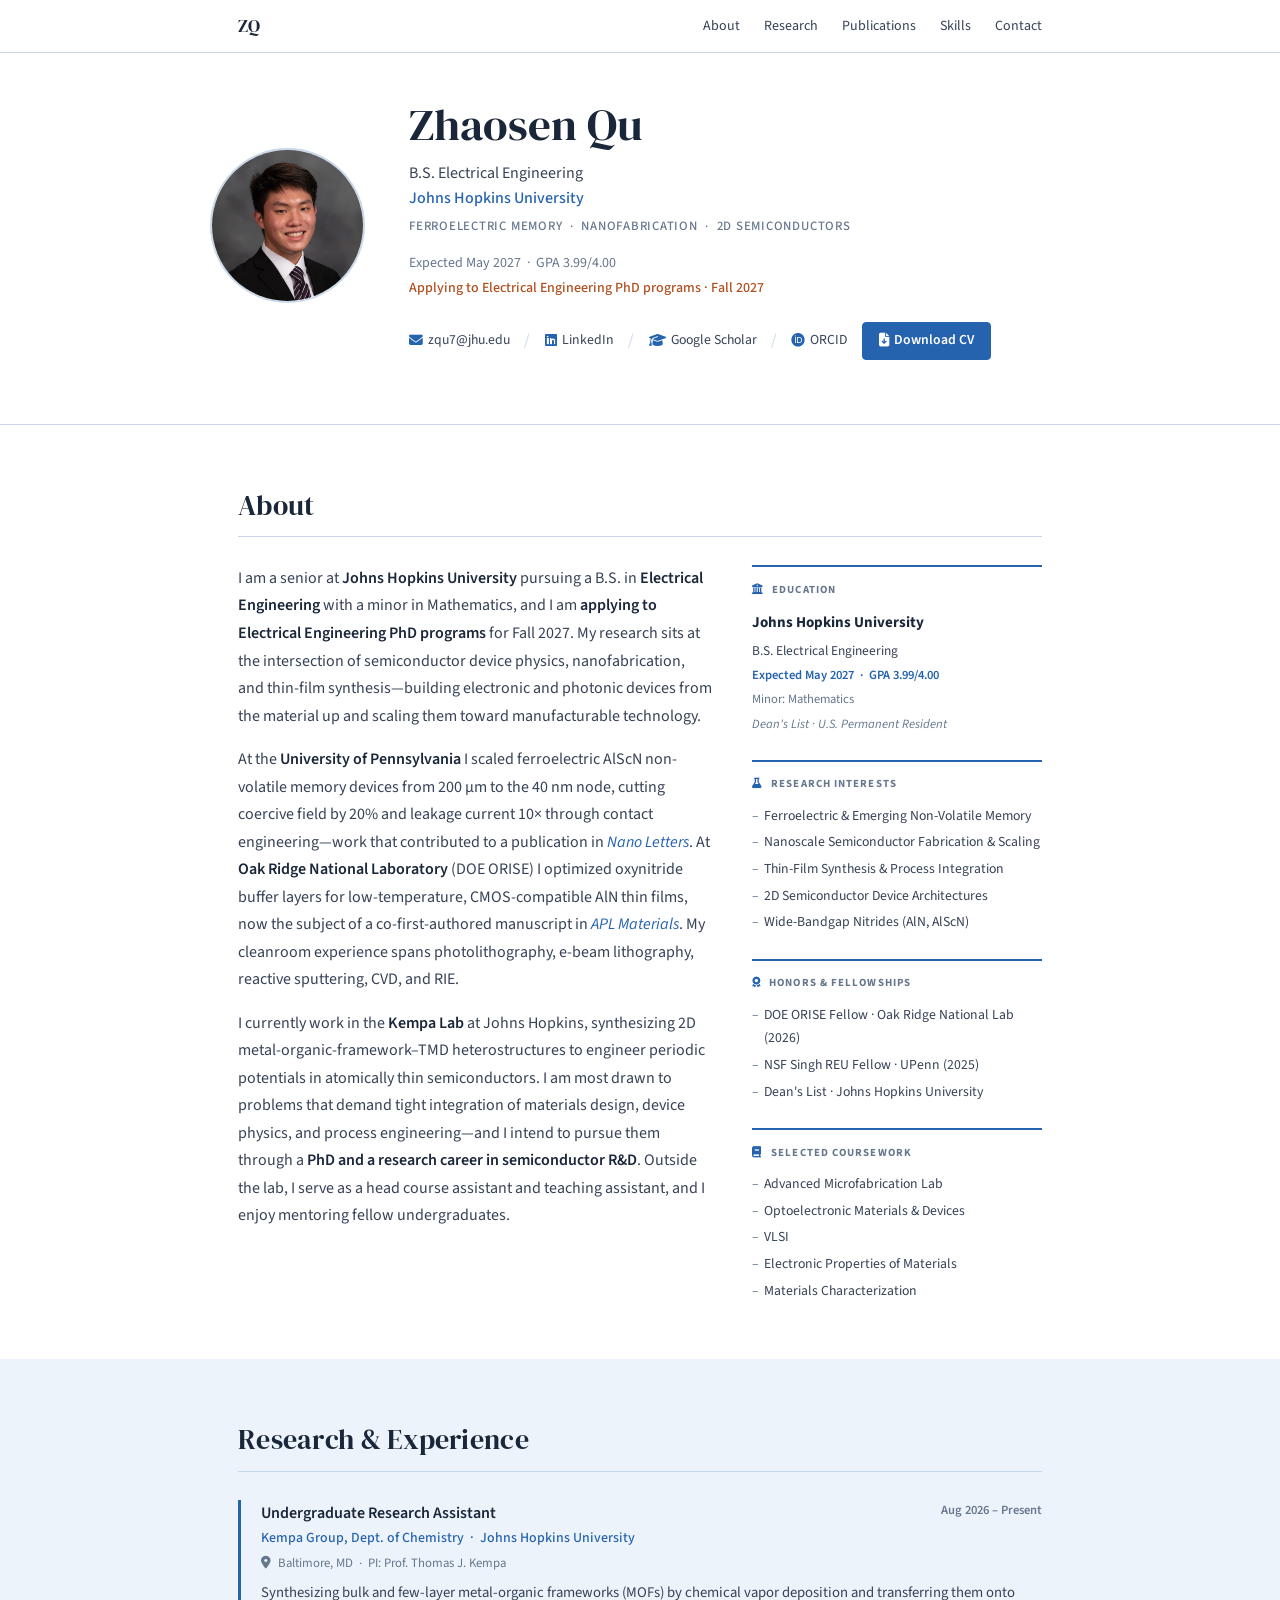
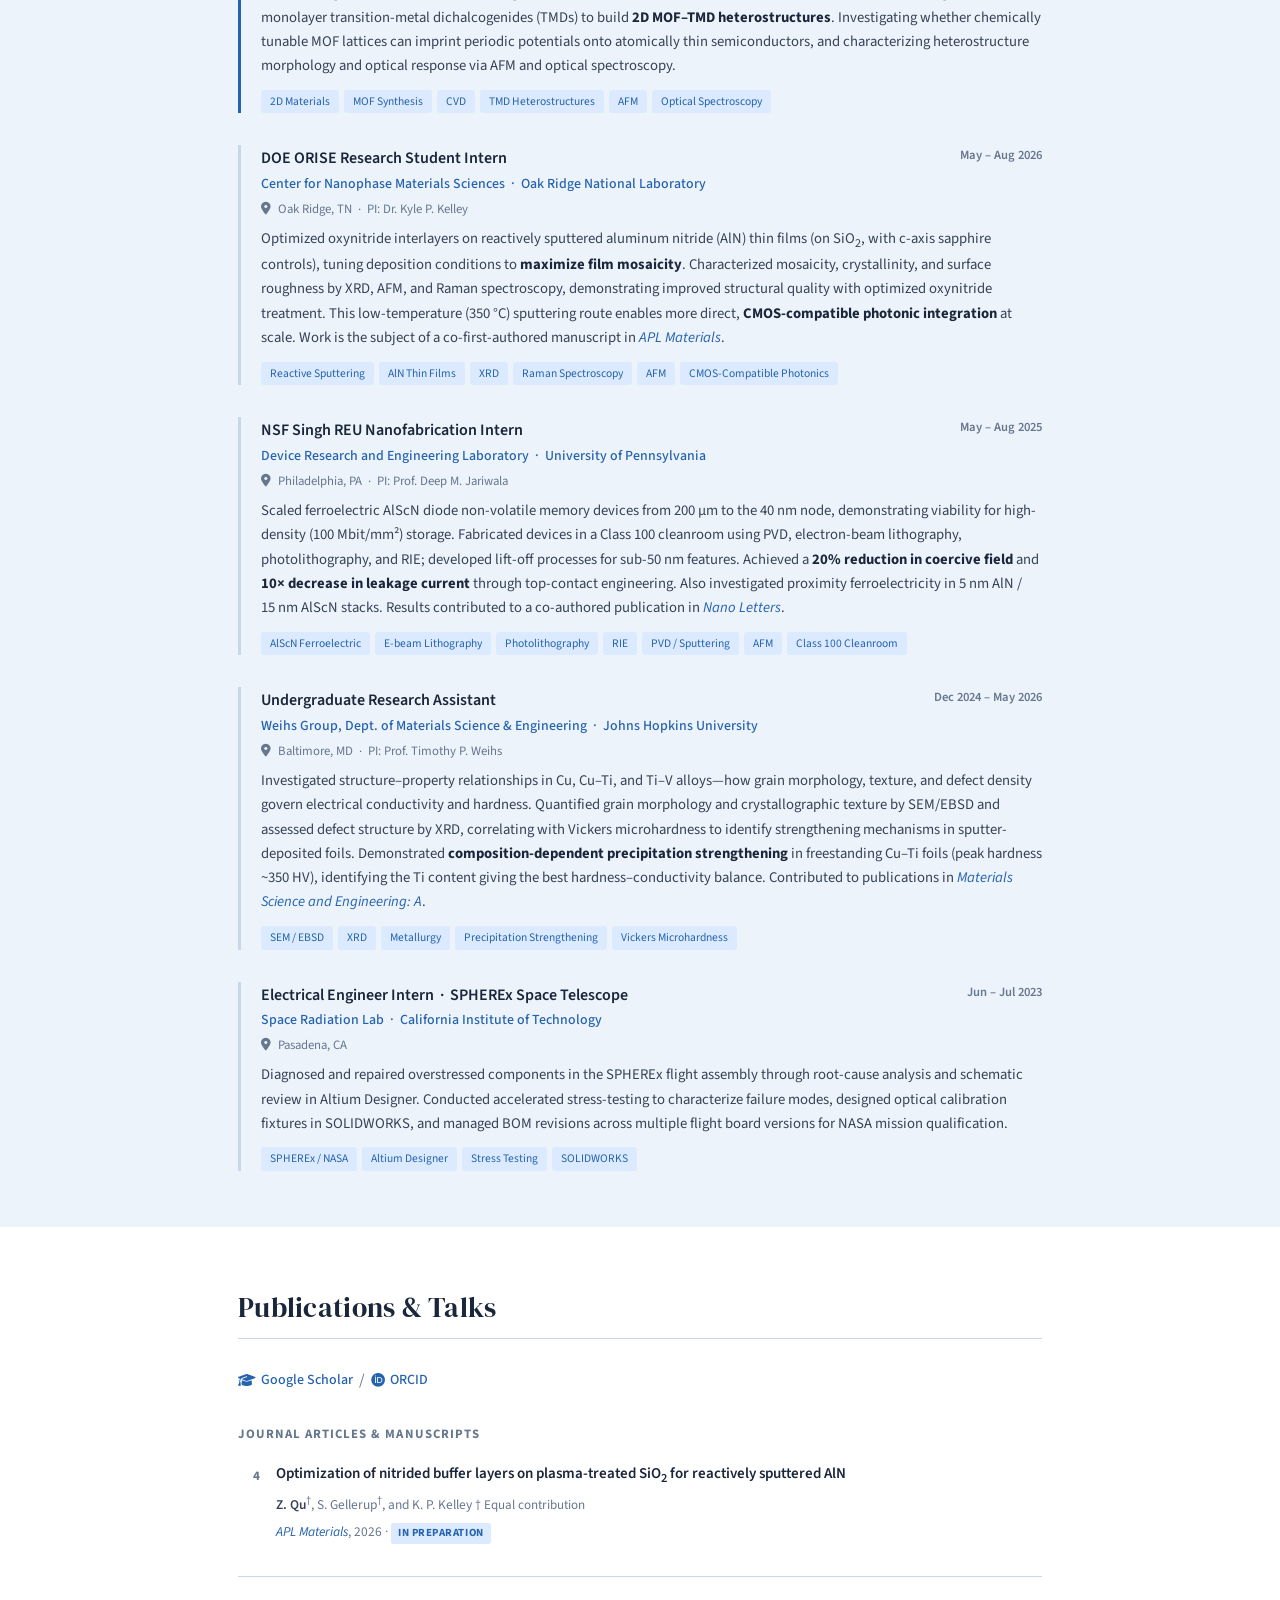
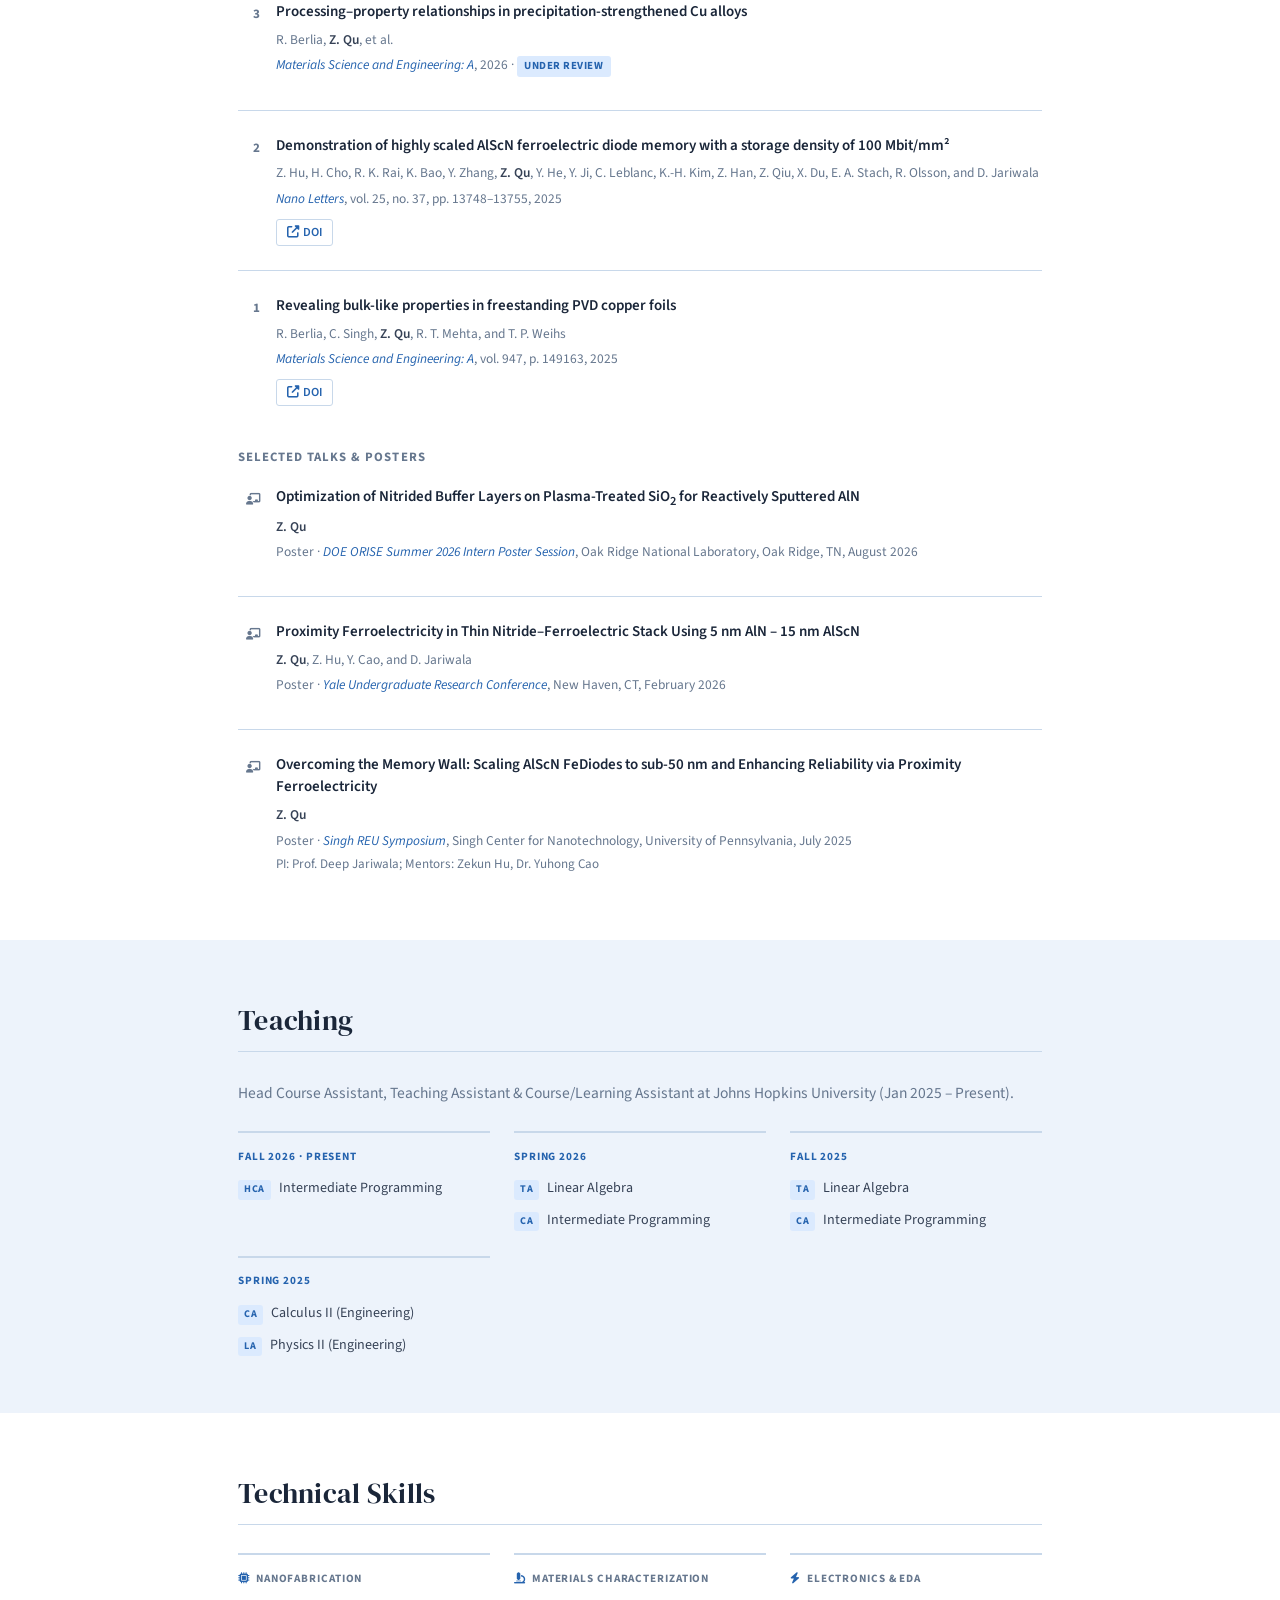
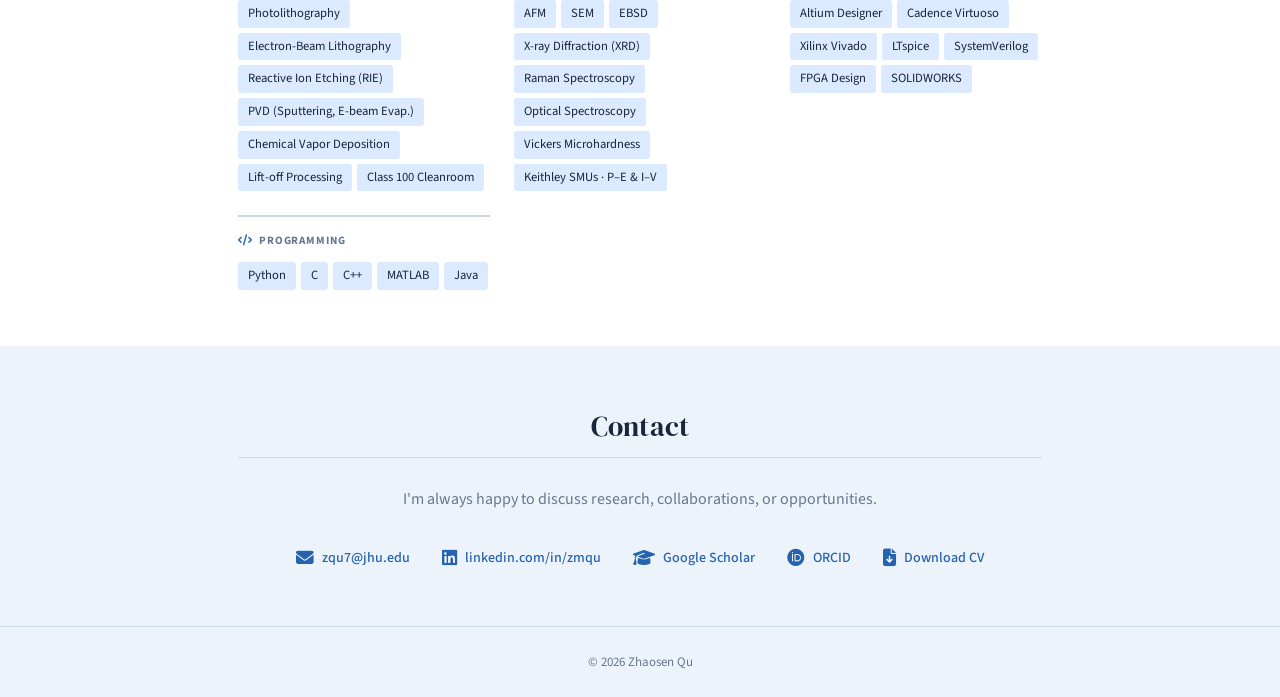
==== commit a80361e6: "Full CV sync + EE PhD admissions optimization - Degree updated to B.S. Electrical Engineering (Math " ====
--- a/index.html
+++ b/index.html
@@ -4,8 +4,8 @@
   <meta charset="UTF-8">
   <meta name="viewport" content="width=device-width, initial-scale=1.0">
   <title>Zhaosen Qu — Semiconductor &amp; Nanofabrication Researcher</title>
-  <meta name="description" content="Zhaosen Qu — Electrical Engineering &amp; Materials Science student at Johns Hopkins University researching semiconductor nanofabrication, ferroelectric AlScN memory, and wide-bandgap nitride thin films. Research intern at Oak Ridge National Laboratory (CNMS).">
-  <meta name="keywords" content="Zhaosen Qu, Johns Hopkins, ORNL, CNMS, semiconductor, nanofabrication, e-beam lithography, ferroelectric memory, AlScN, AlN, wide-bandgap nitrides, thin-film materials, quantum photonics, materials science, electrical engineering">
+  <meta name="description" content="Zhaosen Qu — Electrical Engineering student at Johns Hopkins University (GPA 3.99) applying to EE PhD programs. Research in ferroelectric AlScN memory, nanoscale semiconductor fabrication and scaling, wide-bandgap nitride thin films, and 2D semiconductor devices. DOE ORISE intern at Oak Ridge National Laboratory (CNMS).">
+  <meta name="keywords" content="Zhaosen Qu, Johns Hopkins, ORNL, CNMS, EE PhD applicant, semiconductor, nanofabrication, e-beam lithography, ferroelectric memory, non-volatile memory, AlScN, AlN, wide-bandgap nitrides, thin-film synthesis, 2D materials, MOF, TMD heterostructures, electrical engineering">
   <meta name="author" content="Zhaosen Qu">
   <meta name="robots" content="index, follow">
   <meta name="theme-color" content="#2563ae">
@@ -16,12 +16,12 @@
   <meta property="og:type" content="profile">
   <meta property="og:url" content="https://zhaosenqu.github.io/">
   <meta property="og:title" content="Zhaosen Qu — Semiconductor &amp; Nanofabrication Researcher">
-  <meta property="og:description" content="EE &amp; MSE student at Johns Hopkins University. Researcher in semiconductor devices, ferroelectric memory, and thin-film materials.">
+  <meta property="og:description" content="EE student at Johns Hopkins University applying to EE PhD programs. Researcher in ferroelectric memory, nanoscale fabrication, thin-film nitrides, and 2D semiconductor devices.">
   <meta property="og:image" content="https://zhaosenqu.github.io/assets/profile.jpg">
   <meta property="og:image:alt" content="Portrait of Zhaosen Qu">
   <meta name="twitter:card" content="summary">
   <meta name="twitter:title" content="Zhaosen Qu — Semiconductor &amp; Nanofabrication Researcher">
-  <meta name="twitter:description" content="EE &amp; MSE student at Johns Hopkins University. Researcher in semiconductor devices, ferroelectric memory, and thin-film materials.">
+  <meta name="twitter:description" content="EE student at Johns Hopkins University applying to EE PhD programs. Researcher in ferroelectric memory, nanoscale fabrication, thin-film nitrides, and 2D semiconductor devices.">
   <meta name="twitter:image" content="https://zhaosenqu.github.io/assets/profile.jpg">
   <meta name="twitter:image:alt" content="Portrait of Zhaosen Qu">
   <meta name="google-site-verification" content="060fa7a8cd4dc6b9">
@@ -35,7 +35,7 @@
     "image": "https://zhaosenqu.github.io/assets/profile.jpg",
     "email": "zqu7@jhu.edu",
     "jobTitle": "Undergraduate Researcher",
-    "description": "Electrical Engineering & Materials Science student at Johns Hopkins University researching semiconductor nanofabrication, ferroelectric AlScN memory, and wide-bandgap nitride thin films.",
+    "description": "Electrical Engineering student at Johns Hopkins University researching ferroelectric AlScN memory, nanoscale semiconductor fabrication and scaling, wide-bandgap nitride thin films, and 2D semiconductor devices. Applying to Electrical Engineering PhD programs.",
     "affiliation": {
       "@type": "CollegeOrUniversity",
       "name": "Johns Hopkins University"
@@ -52,12 +52,14 @@
     "knowsAbout": [
       "Semiconductor Nanofabrication",
       "Electron-Beam Lithography",
-      "Thin-Film Materials",
-      "Ferroelectric Devices",
+      "Ferroelectric Non-Volatile Memory",
+      "Thin-Film Synthesis",
       "AlScN",
       "AlN",
+      "2D Materials",
+      "Metal-Organic Frameworks",
+      "Transition-Metal Dichalcogenides",
       "Materials Characterization",
-      "Materials Science",
       "Electrical Engineering"
     ]
   }
@@ -107,13 +109,13 @@
       </div>
       <div class="hero-text">
         <h1>Zhaosen Qu</h1>
-        <p class="hero-subtitle">B.S. Electrical Engineering &amp; Materials Science and Engineering<br>
+        <p class="hero-subtitle">B.S. Electrical Engineering<br>
           <span class="hero-institution">Johns Hopkins University</span>
         </p>
-        <p class="hero-tagline">Semiconductor devices &nbsp;&middot;&nbsp; Nanofabrication &nbsp;&middot;&nbsp; Thin-film materials</p>
+        <p class="hero-tagline">Ferroelectric memory &nbsp;&middot;&nbsp; Nanofabrication &nbsp;&middot;&nbsp; 2D semiconductors</p>
         <p class="hero-meta">
           Expected May 2027 &nbsp;&middot;&nbsp; GPA 3.99/4.00<br>
-          <span class="hero-meta-ornl">ORNL CNMS Research Intern &nbsp;&middot;&nbsp; Summer 2026</span>
+          <span class="hero-meta-ornl">Applying to Electrical Engineering PhD programs &middot; Fall 2027</span>
         </p>
         <div class="hero-links">
           <a href="mailto:zqu7@jhu.edu"><i class="fas fa-envelope" aria-hidden="true"></i> zqu7@jhu.edu</a>
@@ -136,27 +138,30 @@
       <div class="about-grid">
         <div class="about-text">
           <p>
-            I am an undergraduate at <strong>Johns Hopkins University</strong> pursuing a dual B.S. in
-            <strong>Electrical Engineering</strong> and <strong>Materials Science &amp; Engineering</strong>,
-            with minors in Mathematics and Energy. My research focuses on
-            the intersection of semiconductor device physics, nanofabrication, and advanced materials
-            characterization&mdash;work that bridges fundamental science and scalable engineering.
+            I am a senior at <strong>Johns Hopkins University</strong> pursuing a B.S. in
+            <strong>Electrical Engineering</strong> with a minor in Mathematics, and I am
+            <strong>applying to Electrical Engineering PhD programs</strong> for Fall&nbsp;2027. My
+            research sits at the intersection of semiconductor device physics, nanofabrication, and
+            thin-film synthesis&mdash;building electronic and photonic devices from the material up
+            and scaling them toward manufacturable technology.
           </p>
           <p>
-            I have scaled ferroelectric AlScN memory devices from 200&nbsp;&micro;m to the 40&nbsp;nm
-            node, contributed to studies on copper thin-film metallurgy, and co-authored papers in
-            <em>Nano Letters</em> and <em>Materials Science and Engineering:&nbsp;A</em>. My cleanroom
-            experience spans photolithography, e-beam lithography, PVD, and RIE at both the
-            University of Pennsylvania and Johns Hopkins. This summer I am working in the
-            <strong>Center for Nanophase Materials Sciences</strong> at <strong>Oak Ridge National
-            Laboratory</strong>, growing doped AlN thin films for next-generation photonic and
-            electronic applications.
+            At the <strong>University of Pennsylvania</strong> I scaled ferroelectric AlScN
+            non-volatile memory devices from 200&nbsp;&micro;m to the 40&nbsp;nm node, cutting
+            coercive field by 20% and leakage current 10&times; through contact engineering&mdash;work
+            that contributed to a publication in <em>Nano Letters</em>. At <strong>Oak Ridge National
+            Laboratory</strong> (DOE ORISE) I optimized oxynitride buffer layers for low-temperature,
+            CMOS-compatible AlN thin films, now the subject of a co-first-authored manuscript in
+            <em>APL Materials</em>. My cleanroom experience spans photolithography, e-beam
+            lithography, reactive sputtering, CVD, and RIE.
           </p>
           <p>
-            I am most drawn to problems that demand tight integration of materials design, device
-            physics, and process engineering&mdash;and I intend to pursue them through a
-            <strong>PhD and a research career in semiconductor R&amp;D</strong>. Outside the lab, I
-            serve as a teaching assistant for Linear Algebra and Intermediate Programming and enjoy
+            I currently work in the <strong>Kempa Lab</strong> at Johns Hopkins, synthesizing 2D
+            metal-organic-framework&ndash;TMD heterostructures to engineer periodic potentials in
+            atomically thin semiconductors. I am most drawn to problems that demand tight integration
+            of materials design, device physics, and process engineering&mdash;and I intend to pursue
+            them through a <strong>PhD and a research career in semiconductor R&amp;D</strong>.
+            Outside the lab, I serve as a head course assistant and teaching assistant, and I enjoy
             mentoring fellow undergraduates.
           </p>
         </div>
@@ -165,28 +170,38 @@
             <h3><i class="fas fa-university" aria-hidden="true"></i> Education</h3>
             <div class="edu-item">
               <strong>Johns Hopkins University</strong>
-              <span class="edu-degree">B.S. Electrical Engineering &amp;<br>Materials Science &amp; Engineering</span>
+              <span class="edu-degree">B.S. Electrical Engineering</span>
               <span class="edu-meta">Expected May 2027 &nbsp;&middot;&nbsp; GPA 3.99/4.00</span>
-              <span class="edu-minor">Minors: Mathematics, Energy</span>
-              <span class="edu-honors">Dean's List &middot; 3 consecutive semesters</span>
+              <span class="edu-minor">Minor: Mathematics</span>
+              <span class="edu-honors">Dean's List &middot; U.S. Permanent Resident</span>
             </div>
           </div>
           <div class="info-card">
             <h3><i class="fas fa-flask" aria-hidden="true"></i> Research Interests</h3>
             <ul class="interest-list">
-              <li>Ferroelectric &amp; Non-Volatile Memory Devices</li>
+              <li>Ferroelectric &amp; Emerging Non-Volatile Memory</li>
               <li>Nanoscale Semiconductor Fabrication &amp; Scaling</li>
+              <li>Thin-Film Synthesis &amp; Process Integration</li>
+              <li>2D Semiconductor Device Architectures</li>
               <li>Wide-Bandgap Nitrides (AlN, AlScN)</li>
-              <li>Thin-Film Deposition &amp; Process Integration</li>
-              <li>Structure&ndash;Property Relationships in Alloys</li>
-              <li>VLSI &amp; Advanced Digital Circuit Design</li>
             </ul>
           </div>
           <div class="info-card">
-            <h3><i class="fas fa-award" aria-hidden="true"></i> Honors &amp; Awards</h3>
+            <h3><i class="fas fa-award" aria-hidden="true"></i> Honors &amp; Fellowships</h3>
             <ul class="interest-list">
-              <li>NSF REU Fellow &middot; UPenn (2025)</li>
-              <li>Dean's List &middot; JHU (3 consecutive semesters)</li>
+              <li>DOE ORISE Fellow &middot; Oak Ridge National Lab (2026)</li>
+              <li>NSF Singh REU Fellow &middot; UPenn (2025)</li>
+              <li>Dean's List &middot; Johns Hopkins University</li>
+            </ul>
+          </div>
+          <div class="info-card">
+            <h3><i class="fas fa-book" aria-hidden="true"></i> Selected Coursework</h3>
+            <ul class="interest-list">
+              <li>Advanced Microfabrication Lab</li>
+              <li>Optoelectronic Materials &amp; Devices</li>
+              <li>VLSI</li>
+              <li>Electronic Properties of Materials</li>
+              <li>Materials Characterization</li>
             </ul>
           </div>
         </div>
@@ -200,26 +215,58 @@
       <h2 class="section-title">Research &amp; Experience</h2>
       <div class="timeline">
 
-        <!-- ORNL -->
+        <!-- Kempa Lab (current) -->
         <div class="tl-item">
           <div class="tl-dot tl-dot-accent"></div>
           <div class="tl-content">
             <div class="tl-header">
               <div>
-                <h3>ORISE Research Student Intern</h3>
+                <h3>Undergraduate Research Assistant</h3>
+                <p class="tl-org">Kempa Group, Dept. of Chemistry &nbsp;&middot;&nbsp; Johns Hopkins University</p>
+                <p class="tl-loc"><i class="fas fa-map-marker-alt" aria-hidden="true"></i> Baltimore, MD &nbsp;&middot;&nbsp; PI: Prof. Thomas J. Kempa</p>
+              </div>
+              <span class="tl-date">Aug 2026 &ndash; Present</span>
+            </div>
+            <p class="tl-desc">
+              Synthesizing bulk and few-layer metal-organic frameworks (MOFs) by chemical vapor
+              deposition and transferring them onto monolayer transition-metal dichalcogenides
+              (TMDs) to build <strong>2D MOF&ndash;TMD heterostructures</strong>. Investigating
+              whether chemically tunable MOF lattices can imprint periodic potentials onto
+              atomically thin semiconductors, and characterizing heterostructure morphology and
+              optical response via AFM and optical spectroscopy.
+            </p>
+            <div class="tl-tags">
+              <span>2D Materials</span><span>MOF Synthesis</span><span>CVD</span>
+              <span>TMD Heterostructures</span><span>AFM</span><span>Optical Spectroscopy</span>
+            </div>
+          </div>
+        </div>
+
+        <!-- ORNL -->
+        <div class="tl-item">
+          <div class="tl-dot"></div>
+          <div class="tl-content">
+            <div class="tl-header">
+              <div>
+                <h3>DOE ORISE Research Student Intern</h3>
                 <p class="tl-org">Center for Nanophase Materials Sciences &nbsp;&middot;&nbsp; Oak Ridge National Laboratory</p>
-                <p class="tl-loc"><i class="fas fa-map-marker-alt" aria-hidden="true"></i> Oak Ridge, TN &nbsp;&middot;&nbsp; Mentor: Kyle Kelley</p>
+                <p class="tl-loc"><i class="fas fa-map-marker-alt" aria-hidden="true"></i> Oak Ridge, TN &nbsp;&middot;&nbsp; PI: Dr. Kyle P. Kelley</p>
               </div>
               <span class="tl-date">May &ndash; Aug 2026</span>
             </div>
             <p class="tl-desc">
-              Depositing aluminum nitride (AlN) thin films via RF magnetron sputtering for
-              quantum photonic circuit applications. Characterizing optical and structural
-              properties to optimize deposition conditions for waveguide integration.
+              Optimized oxynitride interlayers on reactively sputtered aluminum nitride (AlN)
+              thin films (on SiO<sub>2</sub>, with c-axis sapphire controls), tuning deposition
+              conditions to <strong>maximize film mosaicity</strong>. Characterized mosaicity,
+              crystallinity, and surface roughness by XRD, AFM, and Raman spectroscopy,
+              demonstrating improved structural quality with optimized oxynitride treatment. This
+              low-temperature (350&nbsp;&deg;C) sputtering route enables more direct,
+              <strong>CMOS-compatible photonic integration</strong> at scale. Work is the subject
+              of a co-first-authored manuscript in <em>APL Materials</em>.
             </p>
             <div class="tl-tags">
-              <span>RF Magnetron Sputtering</span><span>AlN Thin Films</span>
-              <span>Quantum Photonics</span><span>Optical Characterization</span>
+              <span>Reactive Sputtering</span><span>AlN Thin Films</span><span>XRD</span>
+              <span>Raman Spectroscopy</span><span>AFM</span><span>CMOS-Compatible Photonics</span>
             </div>
           </div>
         </div>
@@ -230,9 +277,9 @@
           <div class="tl-content">
             <div class="tl-header">
               <div>
-                <h3>NSF REU Nanofabrication Research Intern</h3>
+                <h3>NSF Singh REU Nanofabrication Intern</h3>
                 <p class="tl-org">Device Research and Engineering Laboratory &nbsp;&middot;&nbsp; University of Pennsylvania</p>
-                <p class="tl-loc"><i class="fas fa-map-marker-alt" aria-hidden="true"></i> Philadelphia, PA &nbsp;&middot;&nbsp; PI: Prof. Deep Jariwala</p>
+                <p class="tl-loc"><i class="fas fa-map-marker-alt" aria-hidden="true"></i> Philadelphia, PA &nbsp;&middot;&nbsp; PI: Prof. Deep M. Jariwala</p>
               </div>
               <span class="tl-date">May &ndash; Aug 2025</span>
             </div>
@@ -263,23 +310,25 @@
             <div class="tl-header">
               <div>
                 <h3>Undergraduate Research Assistant</h3>
-                <p class="tl-org">Weihs Group &nbsp;&middot;&nbsp; Johns Hopkins University</p>
-                <p class="tl-loc"><i class="fas fa-map-marker-alt" aria-hidden="true"></i> Baltimore, MD &nbsp;&middot;&nbsp; PI: Prof. Tim P. Weihs</p>
+                <p class="tl-org">Weihs Group, Dept. of Materials Science &amp; Engineering &nbsp;&middot;&nbsp; Johns Hopkins University</p>
+                <p class="tl-loc"><i class="fas fa-map-marker-alt" aria-hidden="true"></i> Baltimore, MD &nbsp;&middot;&nbsp; PI: Prof. Timothy P. Weihs</p>
               </div>
-              <span class="tl-date">Dec 2024 &ndash; Present</span>
+              <span class="tl-date">Dec 2024 &ndash; May 2026</span>
             </div>
             <p class="tl-desc">
-              Investigating structure&ndash;property relationships in Cu, CuTi, Al, and Ti
-              alloys, focusing on how grain morphology, texture, and defect density govern
-              electrical conductivity and mechanical hardness. Performing multi-modal
-              characterization using SEM, EBSD, XRD, and Vickers microhardness testing.
-              Preparing specimens via wire EDM, polishing, and controlled annealing.
-              Results contributed to a co-authored publication in
-              <em>Materials Science and Engineering:&nbsp;A</em>.
+              Investigated structure&ndash;property relationships in Cu, Cu&ndash;Ti, and Ti&ndash;V
+              alloys&mdash;how grain morphology, texture, and defect density govern electrical
+              conductivity and hardness. Quantified grain morphology and crystallographic texture
+              by SEM/EBSD and assessed defect structure by XRD, correlating with Vickers
+              microhardness to identify strengthening mechanisms in sputter-deposited foils.
+              Demonstrated <strong>composition-dependent precipitation strengthening</strong> in
+              freestanding Cu&ndash;Ti foils (peak hardness ~350&nbsp;HV), identifying the Ti
+              content giving the best hardness&ndash;conductivity balance. Contributed to
+              publications in <em>Materials Science and Engineering:&nbsp;A</em>.
             </p>
             <div class="tl-tags">
               <span>SEM / EBSD</span><span>XRD</span><span>Metallurgy</span>
-              <span>PVD Cu Foils</span><span>Wire EDM</span>
+              <span>Precipitation Strengthening</span><span>Vickers Microhardness</span>
             </div>
           </div>
         </div>
@@ -328,8 +377,41 @@
         </a>
       </p>
 
-      <h3 class="subsection-title">Journal Articles</h3>
+      <h3 class="subsection-title">Journal Articles &amp; Manuscripts</h3>
       <div class="pub-list">
+
+        <div class="pub-item">
+          <div class="pub-number">4</div>
+          <div class="pub-body">
+            <p class="pub-title">
+              Optimization of nitrided buffer layers on plasma-treated SiO<sub>2</sub> for
+              reactively sputtered AlN
+            </p>
+            <p class="pub-authors">
+              <strong>Z. Qu</strong><sup>&#8224;</sup>, S. Gellerup<sup>&#8224;</sup>, and K. P. Kelley
+              <span class="pub-note">&#8224; Equal contribution</span>
+            </p>
+            <p class="pub-venue">
+              <em>APL Materials</em>, 2026 &middot; <span class="pub-status">in preparation</span>
+            </p>
+          </div>
+        </div>
+
+        <div class="pub-item">
+          <div class="pub-number">3</div>
+          <div class="pub-body">
+            <p class="pub-title">
+              Processing&ndash;property relationships in precipitation-strengthened Cu alloys
+            </p>
+            <p class="pub-authors">
+              R. Berlia, <strong>Z. Qu</strong>, et al.
+            </p>
+            <p class="pub-venue">
+              <em>Materials Science and Engineering:&nbsp;A</em>, 2026 &middot;
+              <span class="pub-status">under review</span>
+            </p>
+          </div>
+        </div>
 
         <div class="pub-item">
           <div class="pub-number">2</div>
@@ -382,14 +464,14 @@
           <div class="pub-number"><i class="fas fa-chalkboard-teacher" style="font-size:0.72rem" aria-hidden="true"></i></div>
           <div class="pub-body">
             <p class="pub-title">
-              Overcoming the Memory Wall: Scaling AlScN FeDiodes to sub-50&nbsp;nm and
-              Enhancing Reliability via Proximity Ferroelectricity
+              Optimization of Nitrided Buffer Layers on Plasma-Treated SiO<sub>2</sub> for
+              Reactively Sputtered AlN
             </p>
             <p class="pub-authors">
-              <strong>Z. Qu</strong>, Z. Hu, Y. Cao, and D. Jariwala
+              <strong>Z. Qu</strong>
             </p>
             <p class="pub-venue">
-              Poster &middot; <em>Yale Undergraduate Research Conference</em>, New Haven, CT, February 2026
+              Poster &middot; <em>DOE ORISE Summer 2026 Intern Poster Session</em>, Oak Ridge National Laboratory, Oak Ridge, TN, August 2026
             </p>
           </div>
         </div>
@@ -402,6 +484,22 @@
               Using 5&nbsp;nm AlN &ndash; 15&nbsp;nm AlScN
             </p>
             <p class="pub-authors">
+              <strong>Z. Qu</strong>, Z. Hu, Y. Cao, and D. Jariwala
+            </p>
+            <p class="pub-venue">
+              Poster &middot; <em>Yale Undergraduate Research Conference</em>, New Haven, CT, February 2026
+            </p>
+          </div>
+        </div>
+
+        <div class="pub-item">
+          <div class="pub-number"><i class="fas fa-chalkboard-teacher" style="font-size:0.72rem" aria-hidden="true"></i></div>
+          <div class="pub-body">
+            <p class="pub-title">
+              Overcoming the Memory Wall: Scaling AlScN FeDiodes to sub-50&nbsp;nm and
+              Enhancing Reliability via Proximity Ferroelectricity
+            </p>
+            <p class="pub-authors">
               <strong>Z. Qu</strong>
             </p>
             <p class="pub-venue">
@@ -420,9 +518,16 @@
     <div class="container">
       <h2 class="section-title">Teaching</h2>
       <p class="section-lead">
-        Undergraduate Teaching Assistant &amp; Course/Learning Assistant at Johns Hopkins University (Jan 2025 &ndash; Present).
+        Head Course Assistant, Teaching Assistant &amp; Course/Learning Assistant at Johns Hopkins University (Jan 2025 &ndash; Present).
       </p>
       <div class="teaching-grid">
+
+        <div class="teaching-card">
+          <div class="teaching-term">Fall 2026 &middot; Present</div>
+          <ul>
+            <li><span class="ta-role">HCA</span> Intermediate Programming</li>
+          </ul>
+        </div>
 
         <div class="teaching-card">
           <div class="teaching-term">Spring 2026</div>
@@ -477,9 +582,11 @@
             <span>AFM</span>
             <span>SEM</span>
             <span>EBSD</span>
-            <span>Powder XRD</span>
+            <span>X-ray Diffraction (XRD)</span>
+            <span>Raman Spectroscopy</span>
+            <span>Optical Spectroscopy</span>
             <span>Vickers Microhardness</span>
-            <span>P&ndash;E Hysteresis &amp; I&ndash;V</span>
+            <span>Keithley SMUs &middot; P&ndash;E &amp; I&ndash;V</span>
           </div>
         </div>
 
--- a/styles.css
+++ b/styles.css
@@ -227,6 +227,12 @@
 }
 .pub-list + .subsection-title { margin-top: 2.5rem; }
 .pub-note { font-size: 0.82rem; color: var(--muted); }
+.pub-status {
+  display: inline-block; font-size: 0.68rem; font-weight: 700;
+  text-transform: uppercase; letter-spacing: 0.05em;
+  background: var(--blue-bg); color: var(--accent);
+  padding: 1px 7px; border-radius: 3px; font-style: normal;
+}
 .pub-list { display: flex; flex-direction: column; gap: 1.5rem; }
 .pub-item {
   display: flex; gap: 1rem; align-items: flex-start;
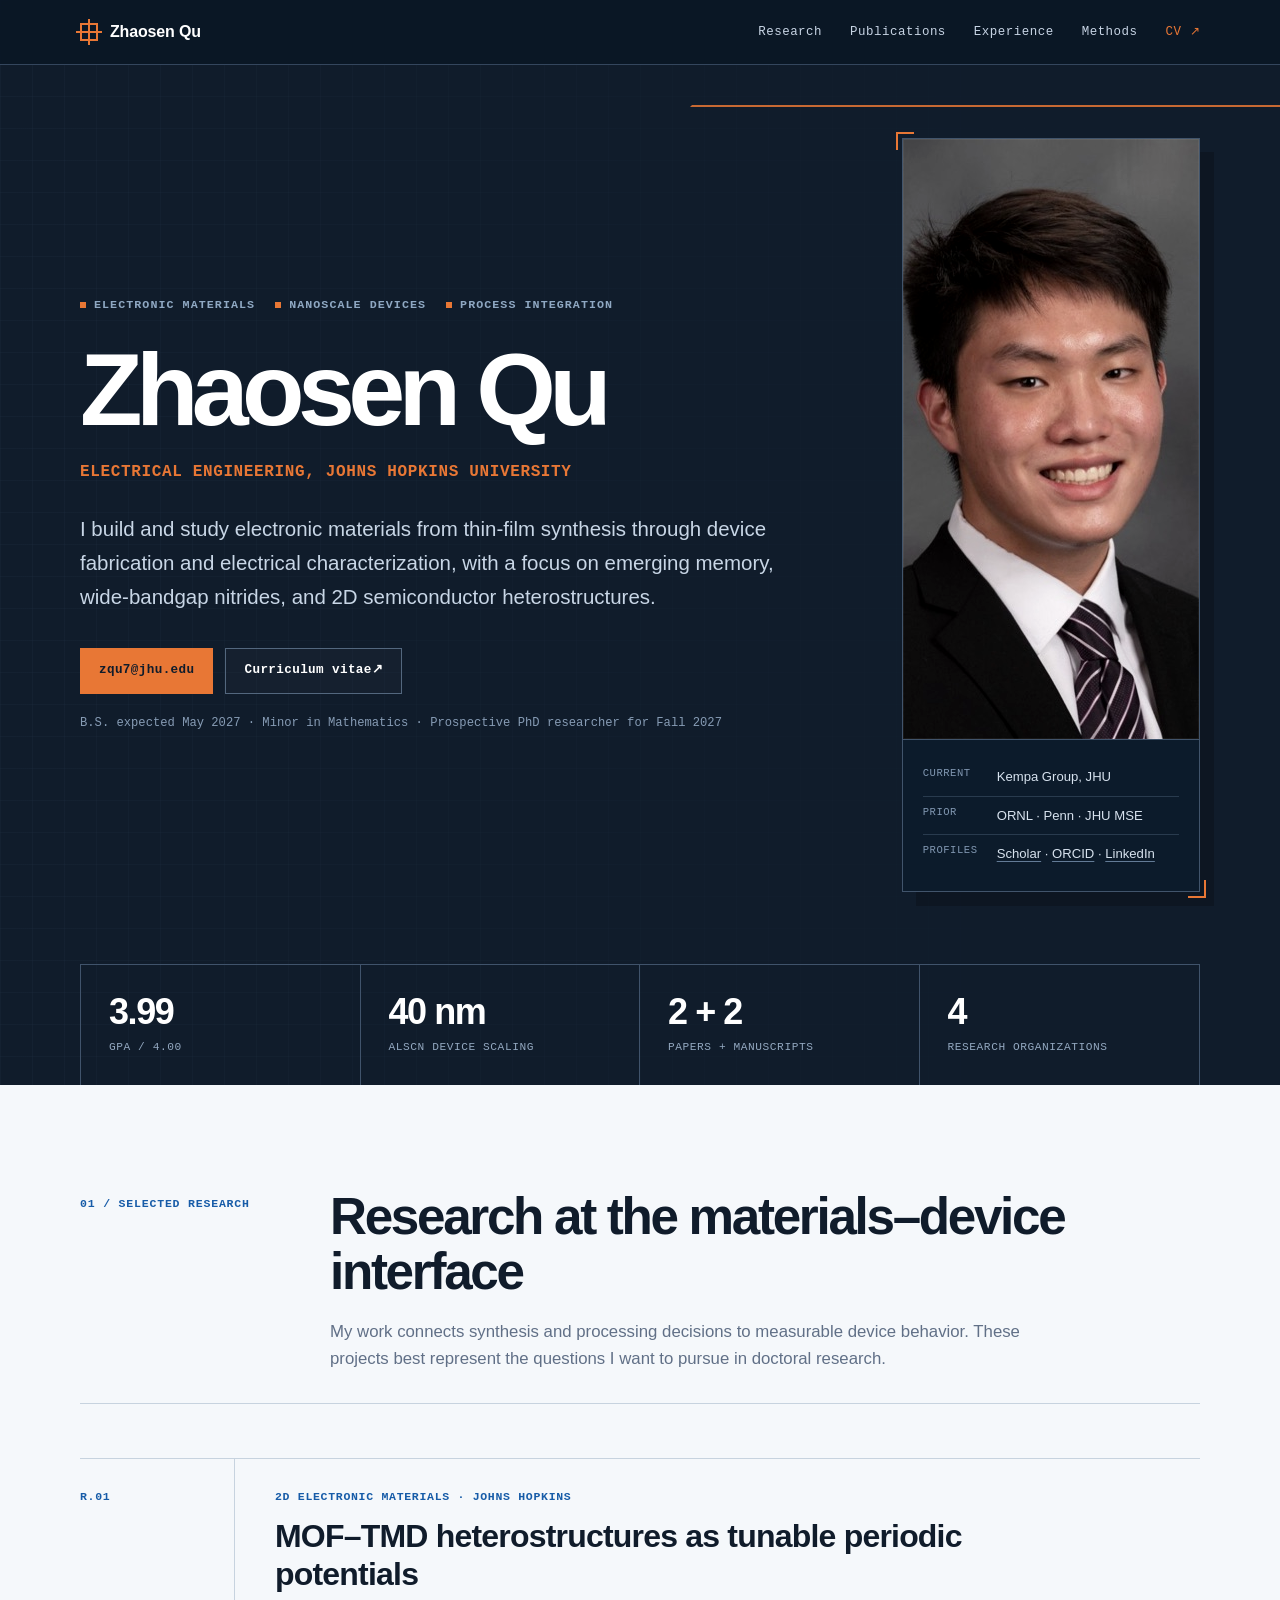
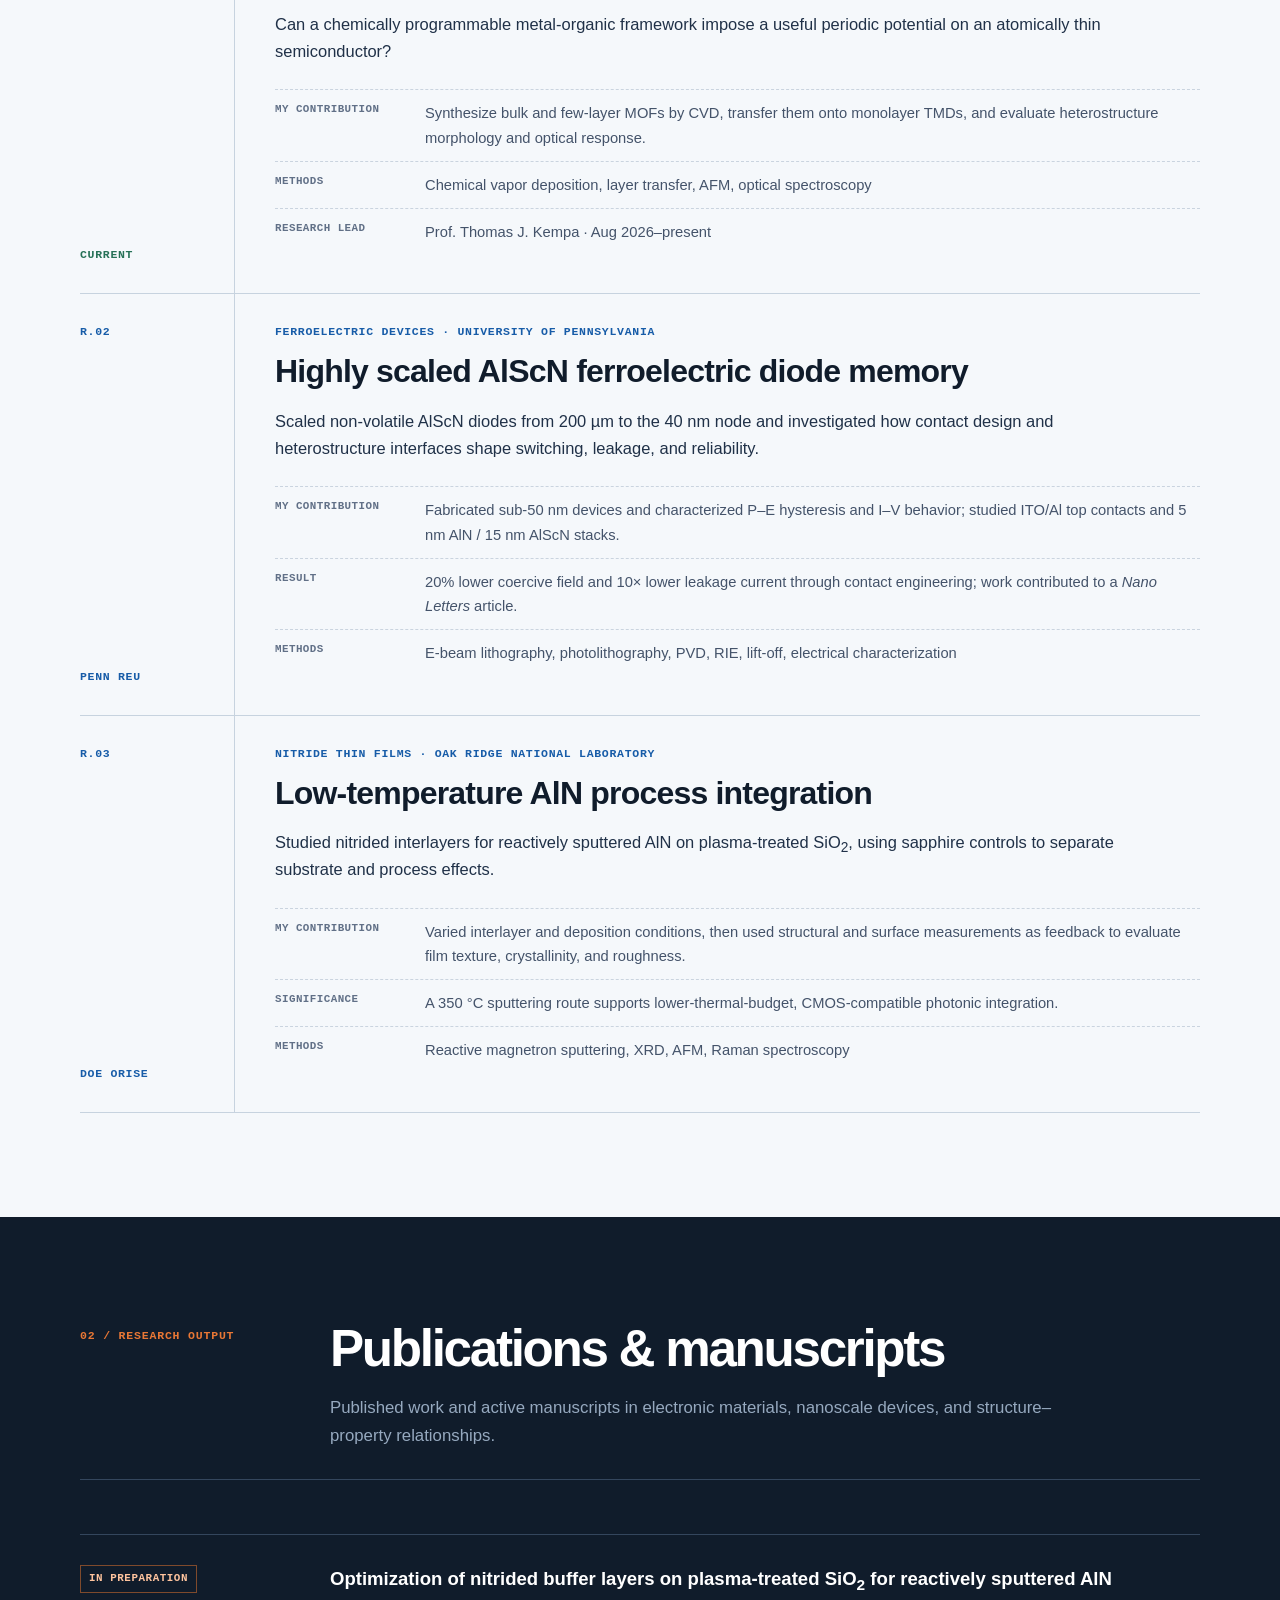
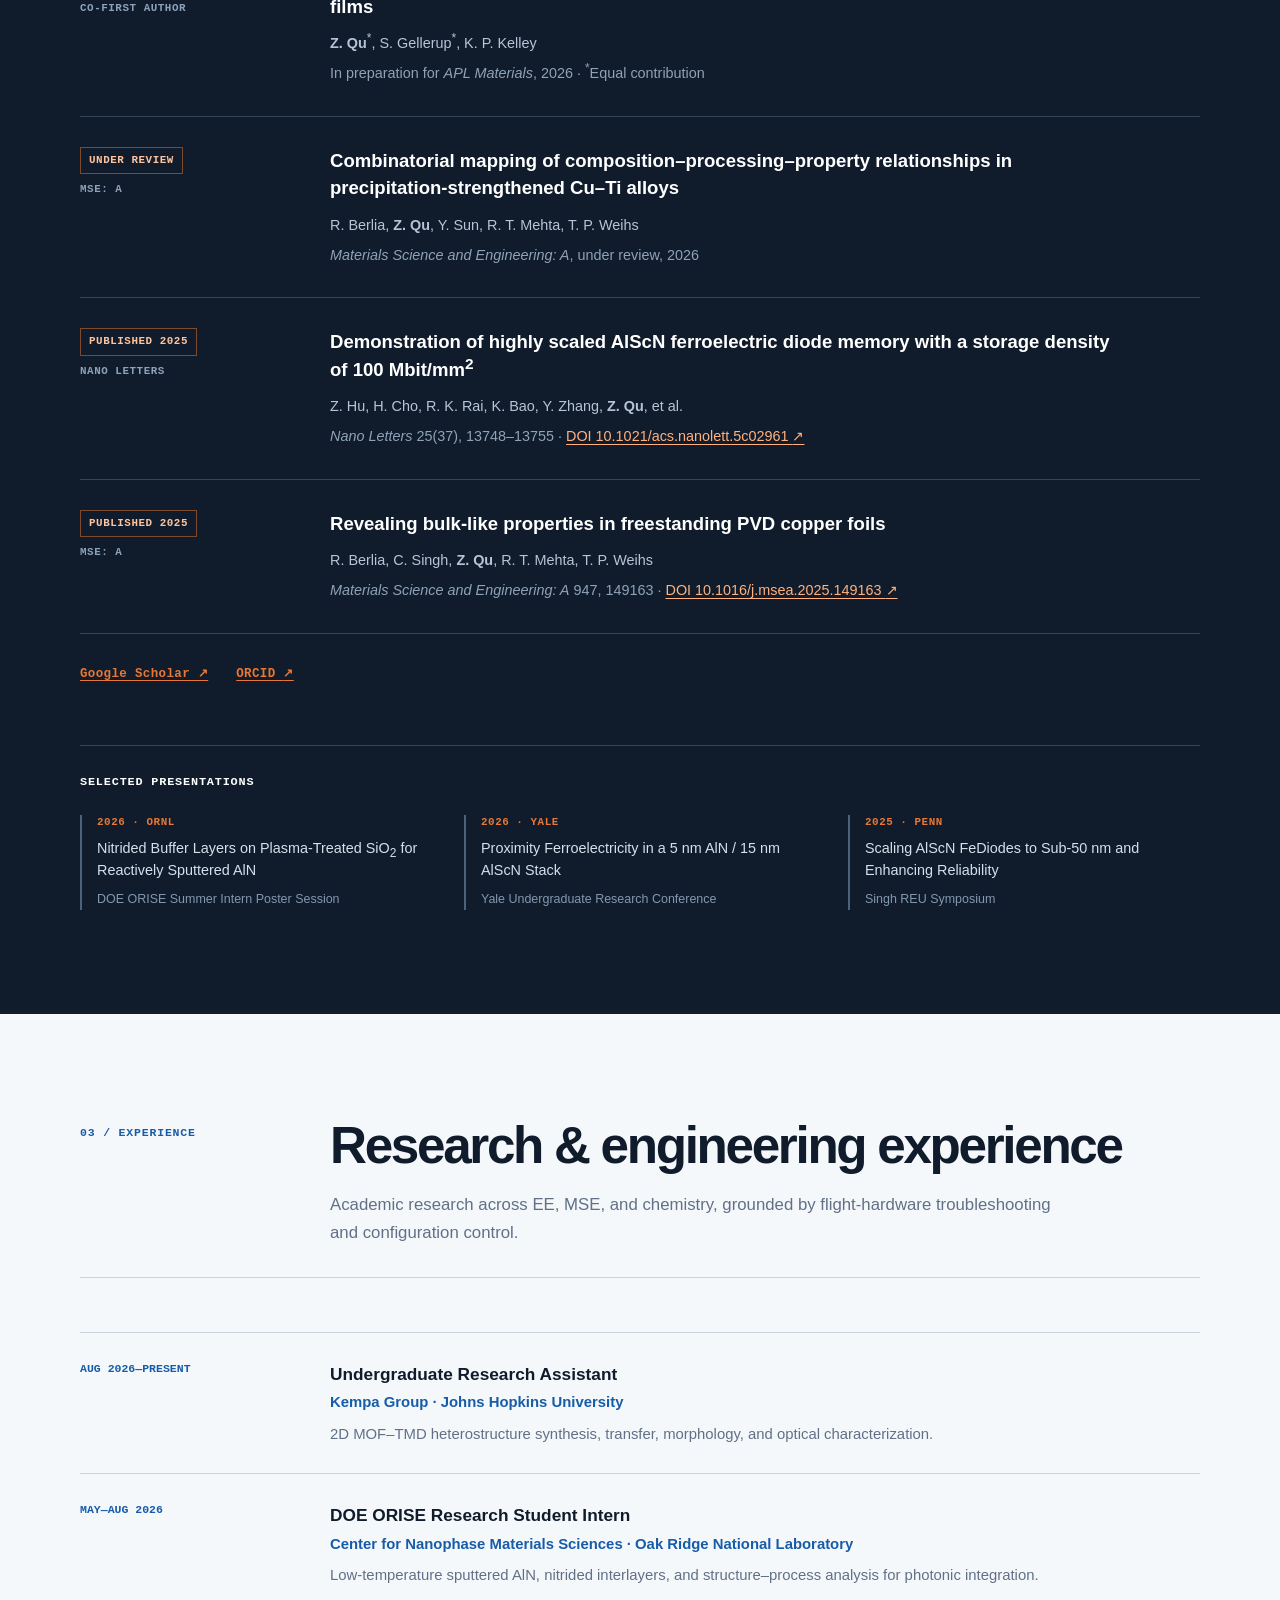
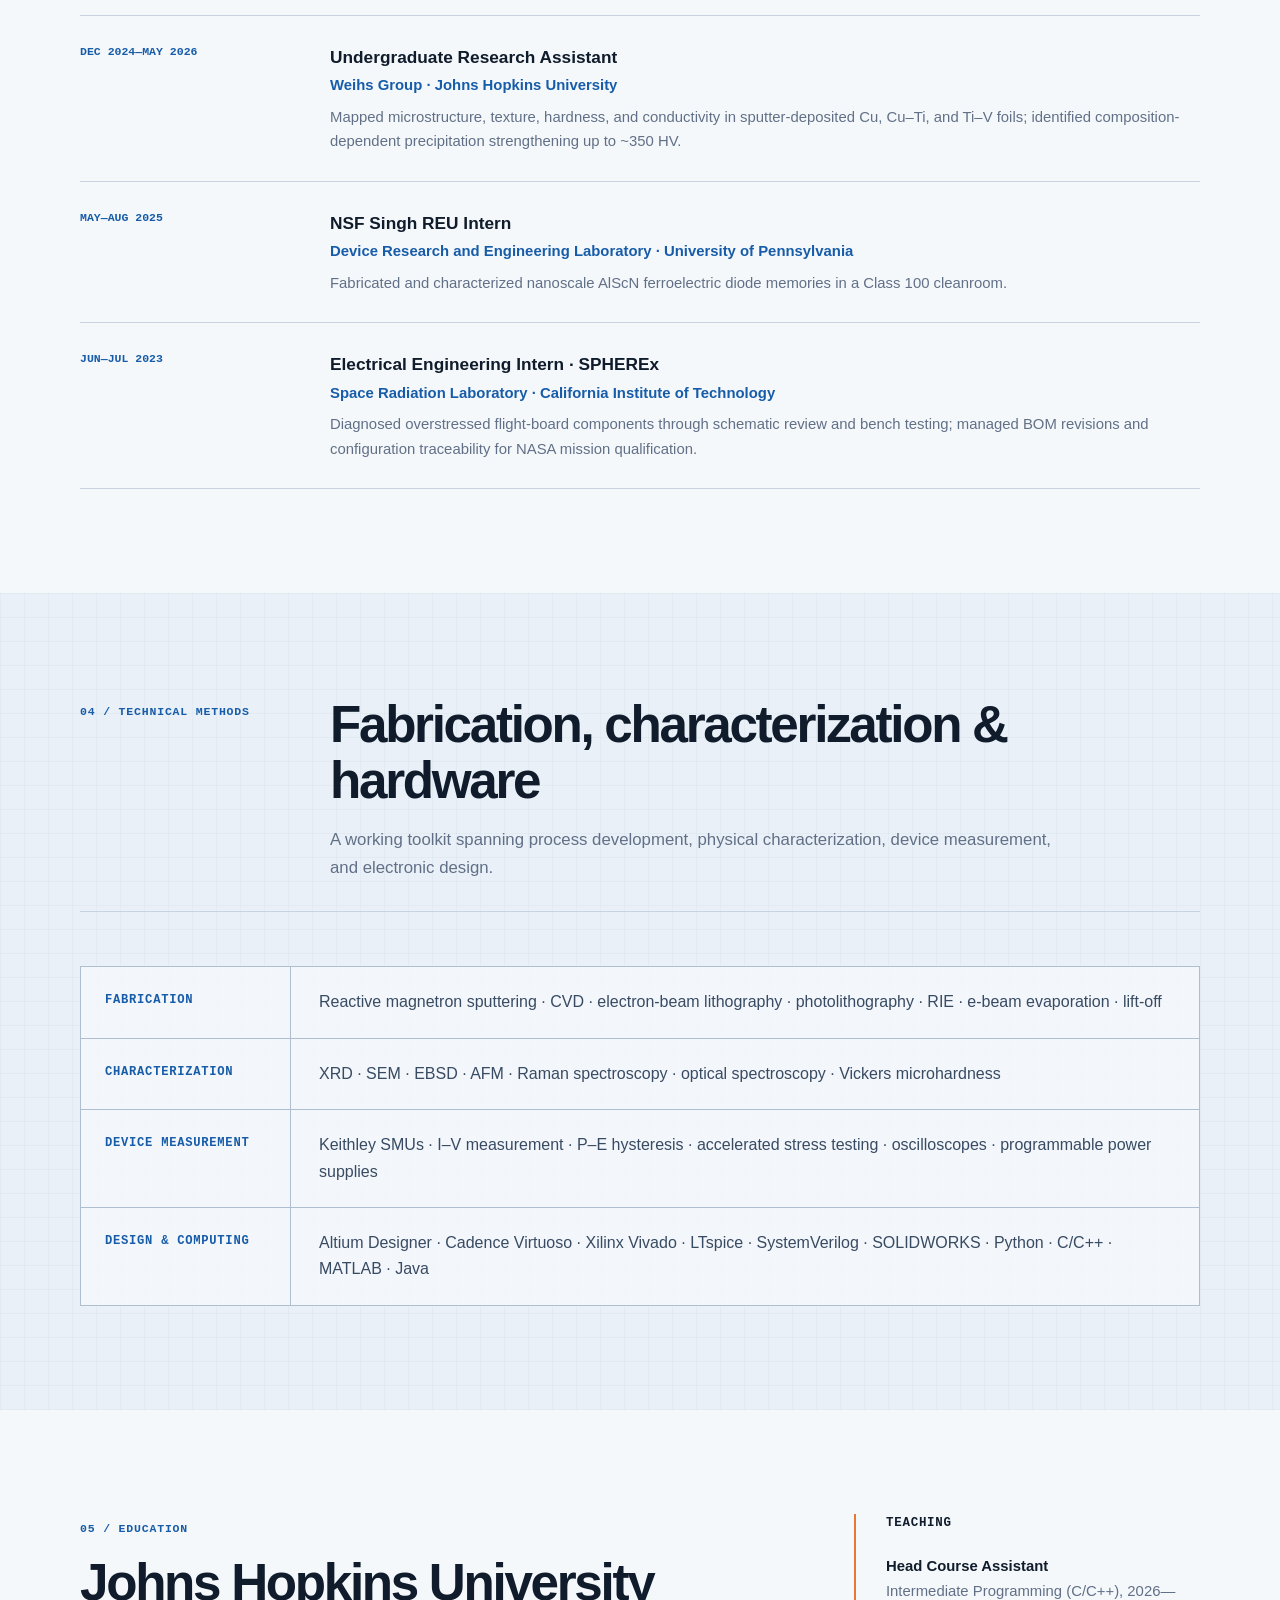
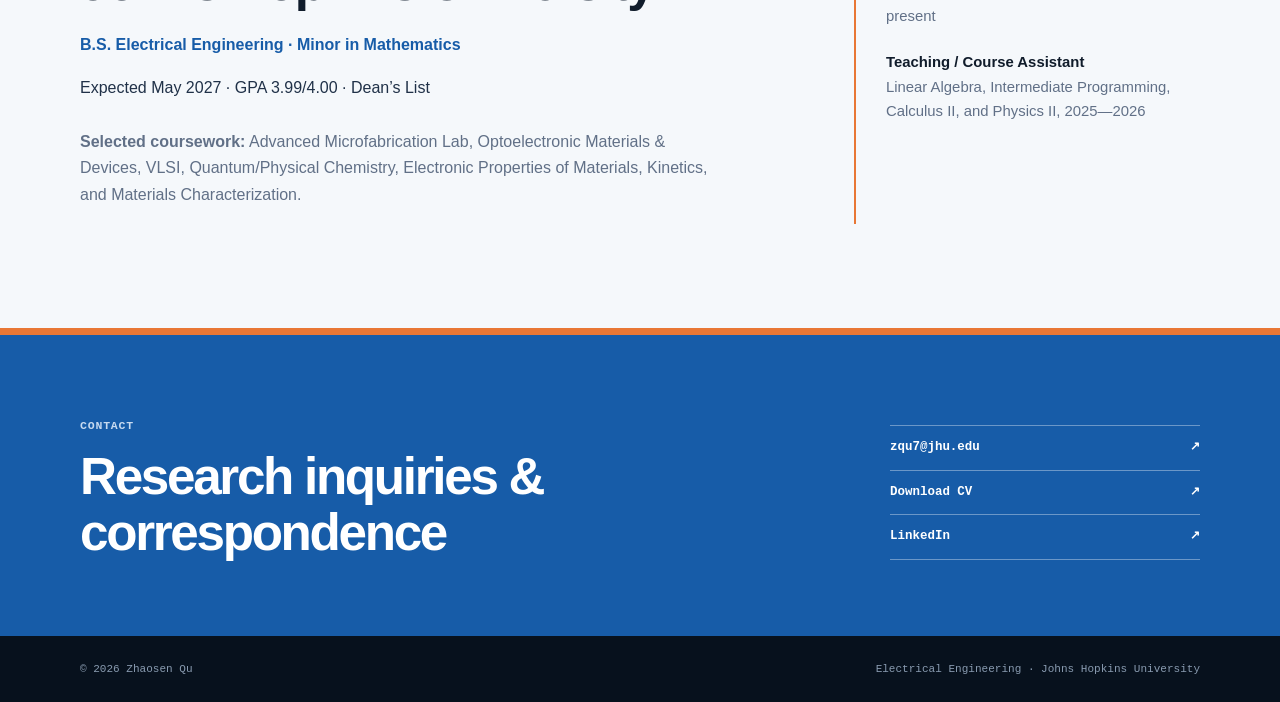
==== commit fbd9deb9: "Redesign portfolio for PhD applications" ====
--- a/index.html
+++ b/index.html
@@ -1,29 +1,26 @@
-<!DOCTYPE html>
+<!doctype html>
 <html lang="en">
 <head>
-  <meta charset="UTF-8">
-  <meta name="viewport" content="width=device-width, initial-scale=1.0">
-  <title>Zhaosen Qu — Semiconductor &amp; Nanofabrication Researcher</title>
-  <meta name="description" content="Zhaosen Qu — Electrical Engineering student at Johns Hopkins University (GPA 3.99) applying to EE PhD programs. Research in ferroelectric AlScN memory, nanoscale semiconductor fabrication and scaling, wide-bandgap nitride thin films, and 2D semiconductor devices. DOE ORISE intern at Oak Ridge National Laboratory (CNMS).">
-  <meta name="keywords" content="Zhaosen Qu, Johns Hopkins, ORNL, CNMS, EE PhD applicant, semiconductor, nanofabrication, e-beam lithography, ferroelectric memory, non-volatile memory, AlScN, AlN, wide-bandgap nitrides, thin-film synthesis, 2D materials, MOF, TMD heterostructures, electrical engineering">
+  <meta charset="utf-8">
+  <meta name="viewport" content="width=device-width, initial-scale=1">
+  <title>Zhaosen Qu | Electronic Materials &amp; Device Research</title>
+  <meta name="description" content="Zhaosen Qu is an electrical engineering student at Johns Hopkins researching ferroelectric memory, semiconductor nanofabrication, nitride thin films, and 2D electronic materials.">
   <meta name="author" content="Zhaosen Qu">
   <meta name="robots" content="index, follow">
-  <meta name="theme-color" content="#2563ae">
+  <meta name="theme-color" content="#0b1726">
   <link rel="canonical" href="https://zhaosenqu.github.io/">
-  <link rel="icon" href="data:image/svg+xml,%3Csvg%20xmlns='http://www.w3.org/2000/svg'%20viewBox='0%200%2064%2064'%3E%3Crect%20width='64'%20height='64'%20rx='14'%20fill='%232563ae'/%3E%3Ctext%20x='32'%20y='45'%20font-family='Georgia,serif'%20font-size='32'%20font-weight='700'%20fill='white'%20text-anchor='middle'%3EZQ%3C/text%3E%3C/svg%3E">
-
-  <!-- Open Graph / Twitter -->
+  <link rel="icon" href="data:image/svg+xml,%3Csvg xmlns='http://www.w3.org/2000/svg' viewBox='0 0 64 64'%3E%3Crect width='64' height='64' fill='%230b1726'/%3E%3Cpath d='M14 18h36v28H14z' fill='none' stroke='%23e87735' stroke-width='4'/%3E%3Cpath d='M7 25h7M7 39h7M50 25h7M50 39h7M25 11v7M39 11v7M25 46v7M39 46v7' stroke='%23e87735' stroke-width='4'/%3E%3C/svg%3E">
+
   <meta property="og:type" content="profile">
   <meta property="og:url" content="https://zhaosenqu.github.io/">
-  <meta property="og:title" content="Zhaosen Qu — Semiconductor &amp; Nanofabrication Researcher">
-  <meta property="og:description" content="EE student at Johns Hopkins University applying to EE PhD programs. Researcher in ferroelectric memory, nanoscale fabrication, thin-film nitrides, and 2D semiconductor devices.">
+  <meta property="og:title" content="Zhaosen Qu | Electronic Materials &amp; Device Research">
+  <meta property="og:description" content="Research in ferroelectric memory, semiconductor nanofabrication, nitride thin films, and 2D electronic materials.">
   <meta property="og:image" content="https://zhaosenqu.github.io/assets/profile.jpg">
   <meta property="og:image:alt" content="Portrait of Zhaosen Qu">
   <meta name="twitter:card" content="summary">
-  <meta name="twitter:title" content="Zhaosen Qu — Semiconductor &amp; Nanofabrication Researcher">
-  <meta name="twitter:description" content="EE student at Johns Hopkins University applying to EE PhD programs. Researcher in ferroelectric memory, nanoscale fabrication, thin-film nitrides, and 2D semiconductor devices.">
+  <meta name="twitter:title" content="Zhaosen Qu | Electronic Materials &amp; Device Research">
+  <meta name="twitter:description" content="Research in ferroelectric memory, semiconductor nanofabrication, nitride thin films, and 2D electronic materials.">
   <meta name="twitter:image" content="https://zhaosenqu.github.io/assets/profile.jpg">
-  <meta name="twitter:image:alt" content="Portrait of Zhaosen Qu">
   <meta name="google-site-verification" content="060fa7a8cd4dc6b9">
 
   <script type="application/ld+json">
@@ -33,630 +30,309 @@
     "name": "Zhaosen Qu",
     "url": "https://zhaosenqu.github.io/",
     "image": "https://zhaosenqu.github.io/assets/profile.jpg",
-    "email": "zqu7@jhu.edu",
+    "email": "mailto:zqu7@jhu.edu",
     "jobTitle": "Undergraduate Researcher",
-    "description": "Electrical Engineering student at Johns Hopkins University researching ferroelectric AlScN memory, nanoscale semiconductor fabrication and scaling, wide-bandgap nitride thin films, and 2D semiconductor devices. Applying to Electrical Engineering PhD programs.",
-    "affiliation": {
-      "@type": "CollegeOrUniversity",
-      "name": "Johns Hopkins University"
-    },
-    "alumniOf": {
-      "@type": "CollegeOrUniversity",
-      "name": "Johns Hopkins University"
-    },
+    "description": "Electrical engineering student researching electronic materials, nanoscale devices, and semiconductor process integration.",
+    "affiliation": {"@type": "CollegeOrUniversity", "name": "Johns Hopkins University"},
     "sameAs": [
       "https://linkedin.com/in/zmqu",
       "https://scholar.google.com/citations?user=ak2ocAkAAAAJ&hl=en",
       "https://orcid.org/0009-0001-0894-4343"
     ],
     "knowsAbout": [
-      "Semiconductor Nanofabrication",
-      "Electron-Beam Lithography",
-      "Ferroelectric Non-Volatile Memory",
-      "Thin-Film Synthesis",
+      "Ferroelectric memory",
+      "Semiconductor nanofabrication",
       "AlScN",
-      "AlN",
-      "2D Materials",
-      "Metal-Organic Frameworks",
-      "Transition-Metal Dichalcogenides",
-      "Materials Characterization",
-      "Electrical Engineering"
+      "AlN thin films",
+      "Two-dimensional materials",
+      "Electronic materials"
     ]
   }
   </script>
-
-  <!-- Fonts -->
-  <link rel="preconnect" href="https://fonts.googleapis.com">
-  <link rel="preconnect" href="https://fonts.gstatic.com" crossorigin>
-  <link rel="preconnect" href="https://cdnjs.cloudflare.com" crossorigin>
-  <link href="https://fonts.googleapis.com/css2?family=DM+Serif+Display:ital@0;1&family=Source+Sans+3:ital,wght@0,300;0,400;0,500;0,600;0,700;1,400&display=swap" rel="stylesheet">
-  <!-- Icons -->
-  <link rel="stylesheet" href="https://cdnjs.cloudflare.com/ajax/libs/font-awesome/6.5.0/css/all.min.css">
-
   <link rel="stylesheet" href="styles.css">
 </head>
 <body>
-
   <a class="skip-link" href="#main">Skip to main content</a>
 
-  <!-- ─── Navigation ─────────────────────────────────────────────────────── -->
-  <nav id="navbar" aria-label="Primary">
-    <div class="nav-inner">
-      <a class="nav-logo" href="#hero">ZQ</a>
-      <button class="nav-toggle" id="navToggle" aria-label="Toggle navigation menu" aria-expanded="false" aria-controls="navLinks">
-        <span></span><span></span><span></span>
+  <header class="site-header" id="top">
+    <nav class="nav-shell" aria-label="Primary navigation">
+      <a class="wordmark" href="#top" aria-label="Zhaosen Qu, home">
+        <span class="wordmark-mark" aria-hidden="true"></span>
+        <span>Zhaosen Qu</span>
+      </a>
+      <button class="nav-toggle" id="navToggle" type="button" aria-expanded="false" aria-controls="navLinks">
+        <span class="sr-only">Open navigation</span>
+        <span></span><span></span>
       </button>
-      <ul class="nav-links" id="navLinks">
-        <li><a href="#about">About</a></li>
-        <li><a href="#research">Research</a></li>
-        <li><a href="#publications">Publications</a></li>
-        <li><a href="#skills">Skills</a></li>
-        <li><a href="#contact">Contact</a></li>
-      </ul>
-    </div>
-  </nav>
+      <div class="nav-links" id="navLinks">
+        <a href="#research">Research</a>
+        <a href="#publications">Publications</a>
+        <a href="#experience">Experience</a>
+        <a href="#methods">Methods</a>
+        <a class="nav-cv" href="assets/gradCV_Qu.pdf" target="_blank" rel="noopener">CV <span aria-hidden="true">↗</span></a>
+      </div>
+    </nav>
+  </header>
 
   <main id="main">
-
-  <!-- ─── Hero ───────────────────────────────────────────────────────────── -->
-  <section id="hero">
-    <div class="hero-inner">
-      <div class="hero-photo-wrap">
-        <img src="assets/profile.jpg" alt="Portrait of Zhaosen Qu" class="hero-photo"
-             width="155" height="155" fetchpriority="high" decoding="async"
-             onerror="this.style.display='none';document.getElementById('hero-initials').style.display='flex';">
-        <div class="hero-initials" id="hero-initials" aria-hidden="true">ZQ</div>
-      </div>
-      <div class="hero-text">
-        <h1>Zhaosen Qu</h1>
-        <p class="hero-subtitle">B.S. Electrical Engineering<br>
-          <span class="hero-institution">Johns Hopkins University</span>
-        </p>
-        <p class="hero-tagline">Ferroelectric memory &nbsp;&middot;&nbsp; Nanofabrication &nbsp;&middot;&nbsp; 2D semiconductors</p>
-        <p class="hero-meta">
-          Expected May 2027 &nbsp;&middot;&nbsp; GPA 3.99/4.00<br>
-          <span class="hero-meta-ornl">Applying to Electrical Engineering PhD programs &middot; Fall 2027</span>
-        </p>
-        <div class="hero-links">
-          <a href="mailto:zqu7@jhu.edu"><i class="fas fa-envelope" aria-hidden="true"></i> zqu7@jhu.edu</a>
-          <span class="link-sep" aria-hidden="true">/</span>
-          <a href="https://linkedin.com/in/zmqu" target="_blank" rel="noopener"><i class="fab fa-linkedin" aria-hidden="true"></i> LinkedIn</a>
-          <span class="link-sep" aria-hidden="true">/</span>
-          <a href="https://scholar.google.com/citations?user=ak2ocAkAAAAJ&hl=en" target="_blank" rel="noopener"><i class="fas fa-graduation-cap" aria-hidden="true"></i> Google Scholar</a>
-          <span class="link-sep" aria-hidden="true">/</span>
-          <a href="https://orcid.org/0009-0001-0894-4343" target="_blank" rel="noopener"><i class="fab fa-orcid" aria-hidden="true"></i> ORCID</a>
-          <a class="hero-cta" href="assets/cv.pdf" target="_blank" rel="noopener"><i class="fas fa-file-arrow-down" aria-hidden="true"></i> Download CV</a>
-        </div>
-      </div>
-    </div>
-  </section>
-
-  <!-- ─── About ──────────────────────────────────────────────────────────── -->
-  <section id="about">
-    <div class="container">
-      <h2 class="section-title">About</h2>
-      <div class="about-grid">
-        <div class="about-text">
-          <p>
-            I am a senior at <strong>Johns Hopkins University</strong> pursuing a B.S. in
-            <strong>Electrical Engineering</strong> with a minor in Mathematics, and I am
-            <strong>applying to Electrical Engineering PhD programs</strong> for Fall&nbsp;2027. My
-            research sits at the intersection of semiconductor device physics, nanofabrication, and
-            thin-film synthesis&mdash;building electronic and photonic devices from the material up
-            and scaling them toward manufacturable technology.
+    <section class="hero" aria-labelledby="hero-title">
+      <div class="hero-grid" aria-hidden="true"></div>
+      <div class="shell hero-layout">
+        <div class="hero-copy">
+          <p class="eyebrow"><span>Electronic materials</span><span>Nanoscale devices</span><span>Process integration</span></p>
+          <h1 id="hero-title">Zhaosen Qu</h1>
+          <p class="hero-role">Electrical Engineering, Johns Hopkins University</p>
+          <p class="hero-statement">
+            I build and study electronic materials from thin-film synthesis through device fabrication and electrical characterization, with a focus on emerging memory, wide-bandgap nitrides, and 2D semiconductor heterostructures.
           </p>
-          <p>
-            At the <strong>University of Pennsylvania</strong> I scaled ferroelectric AlScN
-            non-volatile memory devices from 200&nbsp;&micro;m to the 40&nbsp;nm node, cutting
-            coercive field by 20% and leakage current 10&times; through contact engineering&mdash;work
-            that contributed to a publication in <em>Nano Letters</em>. At <strong>Oak Ridge National
-            Laboratory</strong> (DOE ORISE) I optimized oxynitride buffer layers for low-temperature,
-            CMOS-compatible AlN thin films, now the subject of a co-first-authored manuscript in
-            <em>APL Materials</em>. My cleanroom experience spans photolithography, e-beam
-            lithography, reactive sputtering, CVD, and RIE.
-          </p>
-          <p>
-            I currently work in the <strong>Kempa Lab</strong> at Johns Hopkins, synthesizing 2D
-            metal-organic-framework&ndash;TMD heterostructures to engineer periodic potentials in
-            atomically thin semiconductors. I am most drawn to problems that demand tight integration
-            of materials design, device physics, and process engineering&mdash;and I intend to pursue
-            them through a <strong>PhD and a research career in semiconductor R&amp;D</strong>.
-            Outside the lab, I serve as a head course assistant and teaching assistant, and I enjoy
-            mentoring fellow undergraduates.
-          </p>
-        </div>
-        <div class="about-card-col">
-          <div class="info-card">
-            <h3><i class="fas fa-university" aria-hidden="true"></i> Education</h3>
-            <div class="edu-item">
-              <strong>Johns Hopkins University</strong>
-              <span class="edu-degree">B.S. Electrical Engineering</span>
-              <span class="edu-meta">Expected May 2027 &nbsp;&middot;&nbsp; GPA 3.99/4.00</span>
-              <span class="edu-minor">Minor: Mathematics</span>
-              <span class="edu-honors">Dean's List &middot; U.S. Permanent Resident</span>
+          <div class="hero-actions">
+            <a class="button button-primary" href="mailto:zqu7@jhu.edu">zqu7@jhu.edu</a>
+            <a class="button button-secondary" href="assets/gradCV_Qu.pdf" target="_blank" rel="noopener">Curriculum vitae <span aria-hidden="true">↗</span></a>
+          </div>
+          <p class="hero-note">B.S. expected May 2027 · Minor in Mathematics · Prospective PhD researcher for Fall 2027</p>
+        </div>
+
+        <aside class="identity-panel" aria-label="Profile summary">
+          <div class="portrait-frame">
+            <img src="assets/profile.jpg" alt="Portrait of Zhaosen Qu" width="600" height="600" fetchpriority="high">
+          </div>
+          <dl class="identity-data">
+            <div><dt>Current</dt><dd>Kempa Group, JHU</dd></div>
+            <div><dt>Prior</dt><dd>ORNL · Penn · JHU MSE</dd></div>
+            <div><dt>Profiles</dt><dd><a href="https://scholar.google.com/citations?user=ak2ocAkAAAAJ&hl=en" target="_blank" rel="noopener">Scholar</a> · <a href="https://orcid.org/0009-0001-0894-4343" target="_blank" rel="noopener">ORCID</a> · <a href="https://linkedin.com/in/zmqu" target="_blank" rel="noopener">LinkedIn</a></dd></div>
+          </dl>
+        </aside>
+      </div>
+
+      <div class="shell evidence-strip" aria-label="Selected academic and research highlights">
+        <div><strong>3.99</strong><span>GPA / 4.00</span></div>
+        <div><strong>40 nm</strong><span>AlScN device scaling</span></div>
+        <div><strong>2 + 2</strong><span>papers + manuscripts</span></div>
+        <div><strong>4</strong><span>research organizations</span></div>
+      </div>
+    </section>
+
+    <section class="section" id="research" aria-labelledby="research-title">
+      <div class="shell">
+        <div class="section-heading">
+          <p class="section-index">01 / Selected research</p>
+          <div>
+            <h2 id="research-title">Research at the materials–device interface</h2>
+            <p>My work connects synthesis and processing decisions to measurable device behavior. These projects best represent the questions I want to pursue in doctoral research.</p>
+          </div>
+        </div>
+
+        <article class="project project-featured">
+          <div class="project-rail">
+            <span>R.01</span>
+            <span class="project-status">Current</span>
+          </div>
+          <div class="project-main">
+            <div class="project-kicker">2D electronic materials · Johns Hopkins</div>
+            <h3>MOF–TMD heterostructures as tunable periodic potentials</h3>
+            <p class="project-summary">Can a chemically programmable metal-organic framework impose a useful periodic potential on an atomically thin semiconductor?</p>
+            <dl class="project-details">
+              <div><dt>My contribution</dt><dd>Synthesize bulk and few-layer MOFs by CVD, transfer them onto monolayer TMDs, and evaluate heterostructure morphology and optical response.</dd></div>
+              <div><dt>Methods</dt><dd>Chemical vapor deposition, layer transfer, AFM, optical spectroscopy</dd></div>
+              <div><dt>Research lead</dt><dd>Prof. Thomas J. Kempa · Aug 2026–present</dd></div>
+            </dl>
+          </div>
+        </article>
+
+        <article class="project">
+          <div class="project-rail"><span>R.02</span><span>Penn REU</span></div>
+          <div class="project-main">
+            <div class="project-kicker">Ferroelectric devices · University of Pennsylvania</div>
+            <h3>Highly scaled AlScN ferroelectric diode memory</h3>
+            <p class="project-summary">Scaled non-volatile AlScN diodes from 200 µm to the 40 nm node and investigated how contact design and heterostructure interfaces shape switching, leakage, and reliability.</p>
+            <dl class="project-details">
+              <div><dt>My contribution</dt><dd>Fabricated sub-50 nm devices and characterized P–E hysteresis and I–V behavior; studied ITO/Al top contacts and 5 nm AlN / 15 nm AlScN stacks.</dd></div>
+              <div><dt>Result</dt><dd>20% lower coercive field and 10× lower leakage current through contact engineering; work contributed to a <em>Nano Letters</em> article.</dd></div>
+              <div><dt>Methods</dt><dd>E-beam lithography, photolithography, PVD, RIE, lift-off, electrical characterization</dd></div>
+            </dl>
+          </div>
+        </article>
+
+        <article class="project">
+          <div class="project-rail"><span>R.03</span><span>DOE ORISE</span></div>
+          <div class="project-main">
+            <div class="project-kicker">Nitride thin films · Oak Ridge National Laboratory</div>
+            <h3>Low-temperature AlN process integration</h3>
+            <p class="project-summary">Studied nitrided interlayers for reactively sputtered AlN on plasma-treated SiO<sub>2</sub>, using sapphire controls to separate substrate and process effects.</p>
+            <dl class="project-details">
+              <div><dt>My contribution</dt><dd>Varied interlayer and deposition conditions, then used structural and surface measurements as feedback to evaluate film texture, crystallinity, and roughness.</dd></div>
+              <div><dt>Significance</dt><dd>A 350 °C sputtering route supports lower-thermal-budget, CMOS-compatible photonic integration.</dd></div>
+              <div><dt>Methods</dt><dd>Reactive magnetron sputtering, XRD, AFM, Raman spectroscopy</dd></div>
+            </dl>
+          </div>
+        </article>
+      </div>
+    </section>
+
+    <section class="section section-dark" id="publications" aria-labelledby="publications-title">
+      <div class="shell">
+        <div class="section-heading">
+          <p class="section-index">02 / Research output</p>
+          <div>
+            <h2 id="publications-title">Publications &amp; manuscripts</h2>
+            <p>Published work and active manuscripts in electronic materials, nanoscale devices, and structure–property relationships.</p>
+          </div>
+        </div>
+
+        <div class="publication-list">
+          <article class="publication">
+            <div class="pub-meta"><span>In preparation</span><span>Co-first author</span></div>
+            <div>
+              <h3>Optimization of nitrided buffer layers on plasma-treated SiO<sub>2</sub> for reactively sputtered AlN films</h3>
+              <p><strong>Z. Qu</strong><sup>*</sup>, S. Gellerup<sup>*</sup>, K. P. Kelley</p>
+              <p class="venue">In preparation for <em>APL Materials</em>, 2026 · <sup>*</sup>Equal contribution</p>
             </div>
-          </div>
-          <div class="info-card">
-            <h3><i class="fas fa-flask" aria-hidden="true"></i> Research Interests</h3>
-            <ul class="interest-list">
-              <li>Ferroelectric &amp; Emerging Non-Volatile Memory</li>
-              <li>Nanoscale Semiconductor Fabrication &amp; Scaling</li>
-              <li>Thin-Film Synthesis &amp; Process Integration</li>
-              <li>2D Semiconductor Device Architectures</li>
-              <li>Wide-Bandgap Nitrides (AlN, AlScN)</li>
-            </ul>
-          </div>
-          <div class="info-card">
-            <h3><i class="fas fa-award" aria-hidden="true"></i> Honors &amp; Fellowships</h3>
-            <ul class="interest-list">
-              <li>DOE ORISE Fellow &middot; Oak Ridge National Lab (2026)</li>
-              <li>NSF Singh REU Fellow &middot; UPenn (2025)</li>
-              <li>Dean's List &middot; Johns Hopkins University</li>
-            </ul>
-          </div>
-          <div class="info-card">
-            <h3><i class="fas fa-book" aria-hidden="true"></i> Selected Coursework</h3>
-            <ul class="interest-list">
-              <li>Advanced Microfabrication Lab</li>
-              <li>Optoelectronic Materials &amp; Devices</li>
-              <li>VLSI</li>
-              <li>Electronic Properties of Materials</li>
-              <li>Materials Characterization</li>
-            </ul>
-          </div>
-        </div>
-      </div>
-    </div>
-  </section>
-
-  <!-- ─── Research / Experience ──────────────────────────────────────────── -->
-  <section id="research" class="section-alt">
-    <div class="container">
-      <h2 class="section-title">Research &amp; Experience</h2>
-      <div class="timeline">
-
-        <!-- Kempa Lab (current) -->
-        <div class="tl-item">
-          <div class="tl-dot tl-dot-accent"></div>
-          <div class="tl-content">
-            <div class="tl-header">
-              <div>
-                <h3>Undergraduate Research Assistant</h3>
-                <p class="tl-org">Kempa Group, Dept. of Chemistry &nbsp;&middot;&nbsp; Johns Hopkins University</p>
-                <p class="tl-loc"><i class="fas fa-map-marker-alt" aria-hidden="true"></i> Baltimore, MD &nbsp;&middot;&nbsp; PI: Prof. Thomas J. Kempa</p>
-              </div>
-              <span class="tl-date">Aug 2026 &ndash; Present</span>
+          </article>
+
+          <article class="publication">
+            <div class="pub-meta"><span>Under review</span><span>MSE: A</span></div>
+            <div>
+              <h3>Combinatorial mapping of composition–processing–property relationships in precipitation-strengthened Cu–Ti alloys</h3>
+              <p>R. Berlia, <strong>Z. Qu</strong>, Y. Sun, R. T. Mehta, T. P. Weihs</p>
+              <p class="venue"><em>Materials Science and Engineering: A</em>, under review, 2026</p>
             </div>
-            <p class="tl-desc">
-              Synthesizing bulk and few-layer metal-organic frameworks (MOFs) by chemical vapor
-              deposition and transferring them onto monolayer transition-metal dichalcogenides
-              (TMDs) to build <strong>2D MOF&ndash;TMD heterostructures</strong>. Investigating
-              whether chemically tunable MOF lattices can imprint periodic potentials onto
-              atomically thin semiconductors, and characterizing heterostructure morphology and
-              optical response via AFM and optical spectroscopy.
-            </p>
-            <div class="tl-tags">
-              <span>2D Materials</span><span>MOF Synthesis</span><span>CVD</span>
-              <span>TMD Heterostructures</span><span>AFM</span><span>Optical Spectroscopy</span>
+          </article>
+
+          <article class="publication">
+            <div class="pub-meta"><span>Published 2025</span><span>Nano Letters</span></div>
+            <div>
+              <h3>Demonstration of highly scaled AlScN ferroelectric diode memory with a storage density of 100 Mbit/mm<sup>2</sup></h3>
+              <p>Z. Hu, H. Cho, R. K. Rai, K. Bao, Y. Zhang, <strong>Z. Qu</strong>, et al.</p>
+              <p class="venue"><em>Nano Letters</em> 25(37), 13748–13755 · <a href="https://doi.org/10.1021/acs.nanolett.5c02961" target="_blank" rel="noopener">DOI 10.1021/acs.nanolett.5c02961 <span aria-hidden="true">↗</span></a></p>
             </div>
-          </div>
-        </div>
-
-        <!-- ORNL -->
-        <div class="tl-item">
-          <div class="tl-dot"></div>
-          <div class="tl-content">
-            <div class="tl-header">
-              <div>
-                <h3>DOE ORISE Research Student Intern</h3>
-                <p class="tl-org">Center for Nanophase Materials Sciences &nbsp;&middot;&nbsp; Oak Ridge National Laboratory</p>
-                <p class="tl-loc"><i class="fas fa-map-marker-alt" aria-hidden="true"></i> Oak Ridge, TN &nbsp;&middot;&nbsp; PI: Dr. Kyle P. Kelley</p>
-              </div>
-              <span class="tl-date">May &ndash; Aug 2026</span>
+          </article>
+
+          <article class="publication">
+            <div class="pub-meta"><span>Published 2025</span><span>MSE: A</span></div>
+            <div>
+              <h3>Revealing bulk-like properties in freestanding PVD copper foils</h3>
+              <p>R. Berlia, C. Singh, <strong>Z. Qu</strong>, R. T. Mehta, T. P. Weihs</p>
+              <p class="venue"><em>Materials Science and Engineering: A</em> 947, 149163 · <a href="https://doi.org/10.1016/j.msea.2025.149163" target="_blank" rel="noopener">DOI 10.1016/j.msea.2025.149163 <span aria-hidden="true">↗</span></a></p>
             </div>
-            <p class="tl-desc">
-              Optimized oxynitride interlayers on reactively sputtered aluminum nitride (AlN)
-              thin films (on SiO<sub>2</sub>, with c-axis sapphire controls), tuning deposition
-              conditions to <strong>maximize film mosaicity</strong>. Characterized mosaicity,
-              crystallinity, and surface roughness by XRD, AFM, and Raman spectroscopy,
-              demonstrating improved structural quality with optimized oxynitride treatment. This
-              low-temperature (350&nbsp;&deg;C) sputtering route enables more direct,
-              <strong>CMOS-compatible photonic integration</strong> at scale. Work is the subject
-              of a co-first-authored manuscript in <em>APL Materials</em>.
-            </p>
-            <div class="tl-tags">
-              <span>Reactive Sputtering</span><span>AlN Thin Films</span><span>XRD</span>
-              <span>Raman Spectroscopy</span><span>AFM</span><span>CMOS-Compatible Photonics</span>
-            </div>
-          </div>
-        </div>
-
-        <!-- UPenn REU -->
-        <div class="tl-item">
-          <div class="tl-dot"></div>
-          <div class="tl-content">
-            <div class="tl-header">
-              <div>
-                <h3>NSF Singh REU Nanofabrication Intern</h3>
-                <p class="tl-org">Device Research and Engineering Laboratory &nbsp;&middot;&nbsp; University of Pennsylvania</p>
-                <p class="tl-loc"><i class="fas fa-map-marker-alt" aria-hidden="true"></i> Philadelphia, PA &nbsp;&middot;&nbsp; PI: Prof. Deep M. Jariwala</p>
-              </div>
-              <span class="tl-date">May &ndash; Aug 2025</span>
-            </div>
-            <p class="tl-desc">
-              Scaled ferroelectric AlScN diode non-volatile memory devices from 200&nbsp;&micro;m to
-              the 40&nbsp;nm node, demonstrating viability for high-density
-              (100&nbsp;Mbit/mm&sup2;) storage. Fabricated devices in a Class&nbsp;100 cleanroom
-              using PVD, electron-beam lithography, photolithography, and RIE; developed
-              lift-off processes for sub-50&nbsp;nm features. Achieved a
-              <strong>20% reduction in coercive field</strong> and
-              <strong>10&times; decrease in leakage current</strong> through top-contact
-              engineering. Also investigated proximity ferroelectricity in 5&nbsp;nm AlN /
-              15&nbsp;nm AlScN stacks. Results contributed to a co-authored publication in
-              <em>Nano Letters</em>.
-            </p>
-            <div class="tl-tags">
-              <span>AlScN Ferroelectric</span><span>E-beam Lithography</span>
-              <span>Photolithography</span><span>RIE</span><span>PVD / Sputtering</span>
-              <span>AFM</span><span>Class 100 Cleanroom</span>
-            </div>
-          </div>
-        </div>
-
-        <!-- Weihs Group -->
-        <div class="tl-item">
-          <div class="tl-dot"></div>
-          <div class="tl-content">
-            <div class="tl-header">
-              <div>
-                <h3>Undergraduate Research Assistant</h3>
-                <p class="tl-org">Weihs Group, Dept. of Materials Science &amp; Engineering &nbsp;&middot;&nbsp; Johns Hopkins University</p>
-                <p class="tl-loc"><i class="fas fa-map-marker-alt" aria-hidden="true"></i> Baltimore, MD &nbsp;&middot;&nbsp; PI: Prof. Timothy P. Weihs</p>
-              </div>
-              <span class="tl-date">Dec 2024 &ndash; May 2026</span>
-            </div>
-            <p class="tl-desc">
-              Investigated structure&ndash;property relationships in Cu, Cu&ndash;Ti, and Ti&ndash;V
-              alloys&mdash;how grain morphology, texture, and defect density govern electrical
-              conductivity and hardness. Quantified grain morphology and crystallographic texture
-              by SEM/EBSD and assessed defect structure by XRD, correlating with Vickers
-              microhardness to identify strengthening mechanisms in sputter-deposited foils.
-              Demonstrated <strong>composition-dependent precipitation strengthening</strong> in
-              freestanding Cu&ndash;Ti foils (peak hardness ~350&nbsp;HV), identifying the Ti
-              content giving the best hardness&ndash;conductivity balance. Contributed to
-              publications in <em>Materials Science and Engineering:&nbsp;A</em>.
-            </p>
-            <div class="tl-tags">
-              <span>SEM / EBSD</span><span>XRD</span><span>Metallurgy</span>
-              <span>Precipitation Strengthening</span><span>Vickers Microhardness</span>
-            </div>
-          </div>
-        </div>
-
-        <!-- Caltech -->
-        <div class="tl-item">
-          <div class="tl-dot"></div>
-          <div class="tl-content">
-            <div class="tl-header">
-              <div>
-                <h3>Electrical Engineer Intern &nbsp;&middot;&nbsp; SPHEREx Space Telescope</h3>
-                <p class="tl-org">Space Radiation Lab &nbsp;&middot;&nbsp; California Institute of Technology</p>
-                <p class="tl-loc"><i class="fas fa-map-marker-alt" aria-hidden="true"></i> Pasadena, CA</p>
-              </div>
-              <span class="tl-date">Jun &ndash; Jul 2023</span>
-            </div>
-            <p class="tl-desc">
-              Diagnosed and repaired overstressed components in the SPHEREx flight assembly
-              through root-cause analysis and schematic review in Altium Designer. Conducted
-              accelerated stress-testing to characterize failure modes, designed optical
-              calibration fixtures in SOLIDWORKS, and managed BOM revisions across multiple
-              flight board versions for NASA mission qualification.
-            </p>
-            <div class="tl-tags">
-              <span>SPHEREx / NASA</span><span>Altium Designer</span>
-              <span>Stress Testing</span><span>SOLIDWORKS</span>
-            </div>
-          </div>
-        </div>
-
-      </div>
-    </div>
-  </section>
-
-  <!-- ─── Publications & Talks ───────────────────────────────────────────── -->
-  <section id="publications">
-    <div class="container">
-      <h2 class="section-title">Publications &amp; Talks</h2>
-      <p class="section-sub">
-        <a href="https://scholar.google.com/citations?user=ak2ocAkAAAAJ&hl=en" target="_blank" rel="noopener" class="scholar-link">
-          <i class="fas fa-graduation-cap" aria-hidden="true"></i> Google Scholar
-        </a>
-        <span class="link-sep" aria-hidden="true">&nbsp;/&nbsp;</span>
-        <a href="https://orcid.org/0009-0001-0894-4343" target="_blank" rel="noopener" class="scholar-link">
-          <i class="fab fa-orcid" aria-hidden="true"></i> ORCID
-        </a>
-      </p>
-
-      <h3 class="subsection-title">Journal Articles &amp; Manuscripts</h3>
-      <div class="pub-list">
-
-        <div class="pub-item">
-          <div class="pub-number">4</div>
-          <div class="pub-body">
-            <p class="pub-title">
-              Optimization of nitrided buffer layers on plasma-treated SiO<sub>2</sub> for
-              reactively sputtered AlN
-            </p>
-            <p class="pub-authors">
-              <strong>Z. Qu</strong><sup>&#8224;</sup>, S. Gellerup<sup>&#8224;</sup>, and K. P. Kelley
-              <span class="pub-note">&#8224; Equal contribution</span>
-            </p>
-            <p class="pub-venue">
-              <em>APL Materials</em>, 2026 &middot; <span class="pub-status">in preparation</span>
-            </p>
-          </div>
-        </div>
-
-        <div class="pub-item">
-          <div class="pub-number">3</div>
-          <div class="pub-body">
-            <p class="pub-title">
-              Processing&ndash;property relationships in precipitation-strengthened Cu alloys
-            </p>
-            <p class="pub-authors">
-              R. Berlia, <strong>Z. Qu</strong>, et al.
-            </p>
-            <p class="pub-venue">
-              <em>Materials Science and Engineering:&nbsp;A</em>, 2026 &middot;
-              <span class="pub-status">under review</span>
-            </p>
-          </div>
-        </div>
-
-        <div class="pub-item">
-          <div class="pub-number">2</div>
-          <div class="pub-body">
-            <p class="pub-title">
-              Demonstration of highly scaled AlScN ferroelectric diode memory with a storage
-              density of 100&nbsp;Mbit/mm&sup2;
-            </p>
-            <p class="pub-authors">
-              Z. Hu, H. Cho, R. K. Rai, K. Bao, Y. Zhang, <strong>Z. Qu</strong>, Y. He, Y. Ji,
-              C. Leblanc, K.-H. Kim, Z. Han, Z. Qiu, X. Du, E. A. Stach, R. Olsson, and D. Jariwala
-            </p>
-            <p class="pub-venue">
-              <em>Nano Letters</em>, vol.&nbsp;25, no.&nbsp;37, pp.&nbsp;13748&ndash;13755, 2025
-            </p>
-            <div class="pub-links">
-              <a href="https://doi.org/10.1021/acs.nanolett.5c02961" target="_blank" rel="noopener" class="pub-link">
-                <i class="fas fa-external-link-alt" aria-hidden="true"></i> DOI
-              </a>
-            </div>
-          </div>
-        </div>
-
-        <div class="pub-item">
-          <div class="pub-number">1</div>
-          <div class="pub-body">
-            <p class="pub-title">
-              Revealing bulk-like properties in freestanding PVD copper foils
-            </p>
-            <p class="pub-authors">
-              R. Berlia, C. Singh, <strong>Z. Qu</strong>, R. T. Mehta, and T. P. Weihs
-            </p>
-            <p class="pub-venue">
-              <em>Materials Science and Engineering:&nbsp;A</em>, vol.&nbsp;947, p.&nbsp;149163, 2025
-            </p>
-            <div class="pub-links">
-              <a href="https://doi.org/10.1016/j.msea.2025.149163" target="_blank" rel="noopener" class="pub-link">
-                <i class="fas fa-external-link-alt" aria-hidden="true"></i> DOI
-              </a>
-            </div>
-          </div>
-        </div>
-
-      </div>
-
-      <h3 class="subsection-title">Selected Talks &amp; Posters</h3>
-      <div class="pub-list">
-
-        <div class="pub-item">
-          <div class="pub-number"><i class="fas fa-chalkboard-teacher" style="font-size:0.72rem" aria-hidden="true"></i></div>
-          <div class="pub-body">
-            <p class="pub-title">
-              Optimization of Nitrided Buffer Layers on Plasma-Treated SiO<sub>2</sub> for
-              Reactively Sputtered AlN
-            </p>
-            <p class="pub-authors">
-              <strong>Z. Qu</strong>
-            </p>
-            <p class="pub-venue">
-              Poster &middot; <em>DOE ORISE Summer 2026 Intern Poster Session</em>, Oak Ridge National Laboratory, Oak Ridge, TN, August 2026
-            </p>
-          </div>
-        </div>
-
-        <div class="pub-item">
-          <div class="pub-number"><i class="fas fa-chalkboard-teacher" style="font-size:0.72rem" aria-hidden="true"></i></div>
-          <div class="pub-body">
-            <p class="pub-title">
-              Proximity Ferroelectricity in Thin Nitride&ndash;Ferroelectric Stack
-              Using 5&nbsp;nm AlN &ndash; 15&nbsp;nm AlScN
-            </p>
-            <p class="pub-authors">
-              <strong>Z. Qu</strong>, Z. Hu, Y. Cao, and D. Jariwala
-            </p>
-            <p class="pub-venue">
-              Poster &middot; <em>Yale Undergraduate Research Conference</em>, New Haven, CT, February 2026
-            </p>
-          </div>
-        </div>
-
-        <div class="pub-item">
-          <div class="pub-number"><i class="fas fa-chalkboard-teacher" style="font-size:0.72rem" aria-hidden="true"></i></div>
-          <div class="pub-body">
-            <p class="pub-title">
-              Overcoming the Memory Wall: Scaling AlScN FeDiodes to sub-50&nbsp;nm and
-              Enhancing Reliability via Proximity Ferroelectricity
-            </p>
-            <p class="pub-authors">
-              <strong>Z. Qu</strong>
-            </p>
-            <p class="pub-venue">
-              Poster &middot; <em>Singh REU Symposium</em>, Singh Center for Nanotechnology, University of Pennsylvania, July 2025<br>
-              <span class="pub-note">PI: Prof. Deep Jariwala; Mentors: Zekun Hu, Dr. Yuhong Cao</span>
-            </p>
-          </div>
-        </div>
-
-      </div>
-    </div>
-  </section>
-
-  <!-- ─── Teaching ──────────────────────────────────────────────────────── -->
-  <section id="teaching" class="section-alt">
-    <div class="container">
-      <h2 class="section-title">Teaching</h2>
-      <p class="section-lead">
-        Head Course Assistant, Teaching Assistant &amp; Course/Learning Assistant at Johns Hopkins University (Jan 2025 &ndash; Present).
-      </p>
-      <div class="teaching-grid">
-
-        <div class="teaching-card">
-          <div class="teaching-term">Fall 2026 &middot; Present</div>
-          <ul>
-            <li><span class="ta-role">HCA</span> Intermediate Programming</li>
-          </ul>
-        </div>
-
-        <div class="teaching-card">
-          <div class="teaching-term">Spring 2026</div>
-          <ul>
-            <li><span class="ta-role">TA</span> Linear Algebra</li>
-            <li><span class="ta-role">CA</span> Intermediate Programming</li>
-          </ul>
-        </div>
-
-        <div class="teaching-card">
-          <div class="teaching-term">Fall 2025</div>
-          <ul>
-            <li><span class="ta-role">TA</span> Linear Algebra</li>
-            <li><span class="ta-role">CA</span> Intermediate Programming</li>
-          </ul>
-        </div>
-
-        <div class="teaching-card">
-          <div class="teaching-term">Spring 2025</div>
-          <ul>
-            <li><span class="ta-role">CA</span> Calculus II (Engineering)</li>
-            <li><span class="ta-role">LA</span> Physics II (Engineering)</li>
-          </ul>
-        </div>
-
-      </div>
-    </div>
-  </section>
-
-  <!-- ─── Skills ────────────────────────────────────────────────────────── -->
-  <section id="skills">
-    <div class="container">
-      <h2 class="section-title">Technical Skills</h2>
-      <div class="skills-grid">
-
-        <div class="skill-group">
-          <h3><i class="fas fa-microchip" aria-hidden="true"></i> Nanofabrication</h3>
-          <div class="skill-tags">
-            <span>Photolithography</span>
-            <span>Electron-Beam Lithography</span>
-            <span>Reactive Ion Etching (RIE)</span>
-            <span>PVD (Sputtering, E-beam Evap.)</span>
-            <span>Chemical Vapor Deposition</span>
-            <span>Lift-off Processing</span>
-            <span>Class 100 Cleanroom</span>
-          </div>
-        </div>
-
-        <div class="skill-group">
-          <h3><i class="fas fa-microscope" aria-hidden="true"></i> Materials Characterization</h3>
-          <div class="skill-tags">
-            <span>AFM</span>
-            <span>SEM</span>
-            <span>EBSD</span>
-            <span>X-ray Diffraction (XRD)</span>
-            <span>Raman Spectroscopy</span>
-            <span>Optical Spectroscopy</span>
-            <span>Vickers Microhardness</span>
-            <span>Keithley SMUs &middot; P&ndash;E &amp; I&ndash;V</span>
-          </div>
-        </div>
-
-        <div class="skill-group">
-          <h3><i class="fas fa-bolt" aria-hidden="true"></i> Electronics &amp; EDA</h3>
-          <div class="skill-tags">
-            <span>Altium Designer</span>
-            <span>Cadence Virtuoso</span>
-            <span>Xilinx Vivado</span>
-            <span>LTspice</span>
-            <span>SystemVerilog</span>
-            <span>FPGA Design</span>
-            <span>SOLIDWORKS</span>
-          </div>
-        </div>
-
-        <div class="skill-group">
-          <h3><i class="fas fa-code" aria-hidden="true"></i> Programming</h3>
-          <div class="skill-tags">
-            <span>Python</span>
-            <span>C</span>
-            <span>C++</span>
-            <span>MATLAB</span>
-            <span>Java</span>
-          </div>
-        </div>
-
-      </div>
-    </div>
-  </section>
-
-  <!-- ─── Contact ───────────────────────────────────────────────────────── -->
-  <section id="contact" class="section-alt">
-    <div class="container contact-inner">
-      <h2 class="section-title">Contact</h2>
-      <p class="contact-blurb">
-        I'm always happy to discuss research, collaborations, or opportunities.
-      </p>
-      <div class="contact-links">
-        <a href="mailto:zqu7@jhu.edu" class="contact-card">
-          <i class="fas fa-envelope" aria-hidden="true"></i>
-          <span>zqu7@jhu.edu</span>
-        </a>
-        <a href="https://linkedin.com/in/zmqu" target="_blank" rel="noopener" class="contact-card">
-          <i class="fab fa-linkedin" aria-hidden="true"></i>
-          <span>linkedin.com/in/zmqu</span>
-        </a>
-        <a href="https://scholar.google.com/citations?user=ak2ocAkAAAAJ&hl=en" target="_blank" rel="noopener" class="contact-card">
-          <i class="fas fa-graduation-cap" aria-hidden="true"></i>
-          <span>Google Scholar</span>
-        </a>
-        <a href="https://orcid.org/0009-0001-0894-4343" target="_blank" rel="noopener" class="contact-card">
-          <i class="fab fa-orcid" aria-hidden="true"></i>
-          <span>ORCID</span>
-        </a>
-        <a href="assets/cv.pdf" target="_blank" rel="noopener" class="contact-card">
-          <i class="fas fa-file-arrow-down" aria-hidden="true"></i>
-          <span>Download CV</span>
-        </a>
-      </div>
-    </div>
-  </section>
-
+          </article>
+        </div>
+
+        <div class="output-links">
+          <a href="https://scholar.google.com/citations?user=ak2ocAkAAAAJ&hl=en" target="_blank" rel="noopener">Google Scholar <span aria-hidden="true">↗</span></a>
+          <a href="https://orcid.org/0009-0001-0894-4343" target="_blank" rel="noopener">ORCID <span aria-hidden="true">↗</span></a>
+        </div>
+
+        <div class="presentation-block">
+          <h3>Selected presentations</h3>
+          <div class="presentation-grid">
+            <article>
+              <p class="presentation-year">2026 · ORNL</p>
+              <p>Nitrided Buffer Layers on Plasma-Treated SiO<sub>2</sub> for Reactively Sputtered AlN</p>
+              <span>DOE ORISE Summer Intern Poster Session</span>
+            </article>
+            <article>
+              <p class="presentation-year">2026 · Yale</p>
+              <p>Proximity Ferroelectricity in a 5 nm AlN / 15 nm AlScN Stack</p>
+              <span>Yale Undergraduate Research Conference</span>
+            </article>
+            <article>
+              <p class="presentation-year">2025 · Penn</p>
+              <p>Scaling AlScN FeDiodes to Sub-50 nm and Enhancing Reliability</p>
+              <span>Singh REU Symposium</span>
+            </article>
+          </div>
+        </div>
+      </div>
+    </section>
+
+    <section class="section" id="experience" aria-labelledby="experience-title">
+      <div class="shell">
+        <div class="section-heading">
+          <p class="section-index">03 / Experience</p>
+          <div>
+            <h2 id="experience-title">Research &amp; engineering experience</h2>
+            <p>Academic research across EE, MSE, and chemistry, grounded by flight-hardware troubleshooting and configuration control.</p>
+          </div>
+        </div>
+
+        <div class="experience-list">
+          <article class="experience-row">
+            <div class="experience-date">Aug 2026—present</div>
+            <div><h3>Undergraduate Research Assistant</h3><p class="experience-org">Kempa Group · Johns Hopkins University</p><p>2D MOF–TMD heterostructure synthesis, transfer, morphology, and optical characterization.</p></div>
+          </article>
+          <article class="experience-row">
+            <div class="experience-date">May—Aug 2026</div>
+            <div><h3>DOE ORISE Research Student Intern</h3><p class="experience-org">Center for Nanophase Materials Sciences · Oak Ridge National Laboratory</p><p>Low-temperature sputtered AlN, nitrided interlayers, and structure–process analysis for photonic integration.</p></div>
+          </article>
+          <article class="experience-row">
+            <div class="experience-date">Dec 2024—May 2026</div>
+            <div><h3>Undergraduate Research Assistant</h3><p class="experience-org">Weihs Group · Johns Hopkins University</p><p>Mapped microstructure, texture, hardness, and conductivity in sputter-deposited Cu, Cu–Ti, and Ti–V foils; identified composition-dependent precipitation strengthening up to ~350 HV.</p></div>
+          </article>
+          <article class="experience-row">
+            <div class="experience-date">May—Aug 2025</div>
+            <div><h3>NSF Singh REU Intern</h3><p class="experience-org">Device Research and Engineering Laboratory · University of Pennsylvania</p><p>Fabricated and characterized nanoscale AlScN ferroelectric diode memories in a Class 100 cleanroom.</p></div>
+          </article>
+          <article class="experience-row">
+            <div class="experience-date">Jun—Jul 2023</div>
+            <div><h3>Electrical Engineering Intern · SPHEREx</h3><p class="experience-org">Space Radiation Laboratory · California Institute of Technology</p><p>Diagnosed overstressed flight-board components through schematic review and bench testing; managed BOM revisions and configuration traceability for NASA mission qualification.</p></div>
+          </article>
+        </div>
+      </div>
+    </section>
+
+    <section class="section section-blueprint" id="methods" aria-labelledby="methods-title">
+      <div class="shell">
+        <div class="section-heading">
+          <p class="section-index">04 / Technical methods</p>
+          <div>
+            <h2 id="methods-title">Fabrication, characterization &amp; hardware</h2>
+            <p>A working toolkit spanning process development, physical characterization, device measurement, and electronic design.</p>
+          </div>
+        </div>
+
+        <div class="method-matrix">
+          <div class="method-row"><h3>Fabrication</h3><p>Reactive magnetron sputtering · CVD · electron-beam lithography · photolithography · RIE · e-beam evaporation · lift-off</p></div>
+          <div class="method-row"><h3>Characterization</h3><p>XRD · SEM · EBSD · AFM · Raman spectroscopy · optical spectroscopy · Vickers microhardness</p></div>
+          <div class="method-row"><h3>Device measurement</h3><p>Keithley SMUs · I–V measurement · P–E hysteresis · accelerated stress testing · oscilloscopes · programmable power supplies</p></div>
+          <div class="method-row"><h3>Design &amp; computing</h3><p>Altium Designer · Cadence Virtuoso · Xilinx Vivado · LTspice · SystemVerilog · SOLIDWORKS · Python · C/C++ · MATLAB · Java</p></div>
+        </div>
+      </div>
+    </section>
+
+    <section class="section" id="education" aria-labelledby="education-title">
+      <div class="shell education-layout">
+        <div>
+          <p class="section-index">05 / Education</p>
+          <h2 id="education-title">Johns Hopkins University</h2>
+          <p class="degree">B.S. Electrical Engineering · Minor in Mathematics</p>
+          <p>Expected May 2027 · GPA 3.99/4.00 · Dean’s List</p>
+          <p class="coursework"><strong>Selected coursework:</strong> Advanced Microfabrication Lab, Optoelectronic Materials &amp; Devices, VLSI, Quantum/Physical Chemistry, Electronic Properties of Materials, Kinetics, and Materials Characterization.</p>
+        </div>
+        <div class="teaching-block">
+          <h3>Teaching</h3>
+          <p><strong>Head Course Assistant</strong><br>Intermediate Programming (C/C++), 2026—present</p>
+          <p><strong>Teaching / Course Assistant</strong><br>Linear Algebra, Intermediate Programming, Calculus II, and Physics II, 2025—2026</p>
+        </div>
+      </div>
+    </section>
+
+    <section class="contact" aria-labelledby="contact-title">
+      <div class="shell contact-layout">
+        <div>
+          <p class="section-index">Contact</p>
+          <h2 id="contact-title">Research inquiries &amp; correspondence</h2>
+        </div>
+        <div class="contact-actions">
+          <a href="mailto:zqu7@jhu.edu">zqu7@jhu.edu <span aria-hidden="true">↗</span></a>
+          <a href="assets/gradCV_Qu.pdf" target="_blank" rel="noopener">Download CV <span aria-hidden="true">↗</span></a>
+          <a href="https://linkedin.com/in/zmqu" target="_blank" rel="noopener">LinkedIn <span aria-hidden="true">↗</span></a>
+        </div>
+      </div>
+    </section>
   </main>
 
-  <!-- ─── Footer ────────────────────────────────────────────────────────── -->
-  <footer>
-    <div class="container">
-      &copy; 2026 Zhaosen Qu
-    </div>
+  <footer class="site-footer">
+    <div class="shell"><span>© <span id="year">2026</span> Zhaosen Qu</span><span>Electrical Engineering · Johns Hopkins University</span></div>
   </footer>
 
   <script src="script.js"></script>
--- a/styles.css
+++ b/styles.css
@@ -1,352 +1,224 @@
-/* ─── Reset & Base ──────────────────────────────────────────────────────── */
-*, *::before, *::after { margin: 0; padding: 0; box-sizing: border-box; }
-
 :root {
-  --accent:   #2563ae;
-  --blue-bg:  #dbeafe;
-  --ornl:     #b04e1e;
-  --ink:      #1a2639;
-  --body:     #364256;
-  --muted:    #66778e;
-  --border:   #c8d8ea;
-  --bg:       #edf3fb;
-  --white:    #ffffff;
-  --display:  'DM Serif Display', Georgia, 'Times New Roman', serif;
-  --font:     'Source Sans 3', -apple-system, BlinkMacSystemFont, sans-serif;
-}
-
-html { scroll-behavior: smooth; scroll-padding-top: 68px; }
-
+  --ink: #101c2b;
+  --ink-2: #203148;
+  --paper: #f5f8fb;
+  --white: #ffffff;
+  --blue: #175ca8;
+  --blue-bright: #2e7dd1;
+  --copper: #e87735;
+  --muted: #617087;
+  --line: #c7d3df;
+  --line-dark: #34465d;
+  --mono: "SFMono-Regular", Consolas, "Liberation Mono", Menlo, monospace;
+  --sans: Inter, ui-sans-serif, -apple-system, BlinkMacSystemFont, "Segoe UI", sans-serif;
+  --shell: 1120px;
+}
+
+*, *::before, *::after { box-sizing: border-box; }
+html { scroll-behavior: smooth; scroll-padding-top: 80px; }
 body {
-  font-family: var(--font);
-  color: var(--body);
-  line-height: 1.72;
+  margin: 0;
+  color: var(--ink-2);
+  background: var(--paper);
+  font-family: var(--sans);
   font-size: 16px;
-  background: var(--bg);
+  line-height: 1.65;
   -webkit-font-smoothing: antialiased;
 }
-
-a { color: var(--accent); text-decoration: none; }
-a:hover { text-decoration: underline; }
-
-/* Visible focus ring for keyboard navigation */
-a:focus-visible, button:focus-visible {
-  outline: 2px solid var(--accent);
-  outline-offset: 2px;
-  border-radius: 2px;
-}
-
-/* Skip-to-content link (visible only when focused) */
-.skip-link {
-  position: absolute; left: -9999px; top: 0; z-index: 200;
-  background: var(--accent); color: var(--white);
-  padding: 8px 16px; font-size: 0.9rem; font-weight: 600;
-  border-radius: 0 0 4px 0;
-}
-.skip-link:focus { left: 0; }
-
-/* Respect users who prefer reduced motion */
+img { display: block; max-width: 100%; }
+a { color: inherit; text-underline-offset: 3px; }
+button, a { -webkit-tap-highlight-color: transparent; }
+a:focus-visible, button:focus-visible { outline: 3px solid var(--copper); outline-offset: 4px; }
+sub, sup { line-height: 0; }
+
+.shell { width: min(calc(100% - 48px), var(--shell)); margin-inline: auto; }
+.sr-only { position: absolute; width: 1px; height: 1px; padding: 0; margin: -1px; overflow: hidden; clip: rect(0, 0, 0, 0); white-space: nowrap; border: 0; }
+.skip-link { position: fixed; top: 10px; left: 10px; z-index: 1000; transform: translateY(-150%); background: var(--copper); color: var(--ink); padding: 10px 14px; font-family: var(--mono); font-weight: 700; }
+.skip-link:focus { transform: translateY(0); }
+
+.site-header { position: fixed; inset: 0 0 auto; z-index: 100; background: rgba(11, 23, 38, .96); border-bottom: 1px solid var(--line-dark); backdrop-filter: blur(10px); }
+.nav-shell { width: min(calc(100% - 48px), var(--shell)); height: 64px; margin-inline: auto; display: flex; align-items: center; justify-content: space-between; }
+.wordmark { display: inline-flex; align-items: center; gap: 12px; color: var(--white); text-decoration: none; font-weight: 720; letter-spacing: -.01em; }
+.wordmark-mark { width: 18px; height: 18px; border: 2px solid var(--copper); position: relative; }
+.wordmark-mark::before, .wordmark-mark::after { content: ""; position: absolute; background: var(--copper); }
+.wordmark-mark::before { width: 26px; height: 2px; left: -6px; top: 6px; }
+.wordmark-mark::after { height: 26px; width: 2px; top: -6px; left: 6px; }
+.nav-links { display: flex; align-items: center; gap: 28px; }
+.nav-links a { color: #c7d4e4; text-decoration: none; font-family: var(--mono); font-size: .78rem; letter-spacing: .04em; }
+.nav-links a:hover, .nav-links a.active { color: var(--white); }
+.nav-links .nav-cv { color: var(--copper); }
+.nav-toggle { display: none; width: 40px; height: 40px; border: 1px solid var(--line-dark); background: transparent; padding: 10px; }
+.nav-toggle > span:not(.sr-only) { display: block; height: 2px; background: var(--white); margin: 5px 0; }
+
+.hero { position: relative; overflow: hidden; padding: 138px 0 0; color: #e7eef7; background: var(--ink); }
+.hero-grid { position: absolute; inset: 0; opacity: .18; pointer-events: none; background-image: linear-gradient(rgba(121, 157, 194, .22) 1px, transparent 1px), linear-gradient(90deg, rgba(121, 157, 194, .22) 1px, transparent 1px); background-size: 32px 32px; mask-image: linear-gradient(to right, black, transparent 90%); }
+.hero::after { content: ""; position: absolute; width: 52%; height: 2px; top: 105px; right: -6%; background: var(--copper); box-shadow: 90px 20px 0 -1px var(--copper), 150px 40px 0 -1px var(--copper); transform: skewX(-45deg); opacity: .85; }
+.hero-layout { position: relative; display: grid; grid-template-columns: minmax(0, 1.5fr) minmax(270px, .62fr); gap: clamp(48px, 8vw, 100px); align-items: center; padding-bottom: 72px; }
+.eyebrow { display: flex; flex-wrap: wrap; gap: 10px 20px; margin: 0 0 30px; color: #8fa8c3; font: 700 .73rem/1.4 var(--mono); letter-spacing: .09em; text-transform: uppercase; }
+.eyebrow span { display: inline-flex; align-items: center; gap: 8px; }
+.eyebrow span::before { content: ""; width: 6px; height: 6px; background: var(--copper); }
+.hero h1 { max-width: 760px; margin: 0; color: var(--white); font-size: clamp(3.8rem, 8vw, 7.2rem); line-height: .91; letter-spacing: -.065em; }
+.hero-role { margin: 24px 0 0; color: var(--copper); font: 700 clamp(.83rem, 1.5vw, 1rem)/1.5 var(--mono); letter-spacing: .04em; text-transform: uppercase; }
+.hero-statement { max-width: 720px; margin: 28px 0 0; color: #c8d6e6; font-size: clamp(1.08rem, 2vw, 1.28rem); line-height: 1.65; }
+.hero-actions { display: flex; flex-wrap: wrap; gap: 12px; margin-top: 34px; }
+.button { display: inline-flex; align-items: center; justify-content: center; min-height: 46px; padding: 10px 18px; border: 1px solid; text-decoration: none; font: 700 .79rem/1 var(--mono); letter-spacing: .03em; }
+.button-primary { color: var(--ink); border-color: var(--copper); background: var(--copper); }
+.button-primary:hover { background: #f28b50; }
+.button-secondary { color: var(--white); border-color: #53677e; background: rgba(255,255,255,.02); }
+.button-secondary:hover { border-color: var(--white); }
+.hero-note { margin: 20px 0 0; color: #879cb5; font: .76rem/1.6 var(--mono); }
+.identity-panel { position: relative; border: 1px solid #41546b; background: rgba(12, 27, 44, .9); box-shadow: 14px 14px 0 rgba(0,0,0,.2); }
+.identity-panel::before, .identity-panel::after { content: ""; position: absolute; z-index: 2; width: 18px; height: 18px; border-color: var(--copper); border-style: solid; pointer-events: none; }
+.identity-panel::before { top: -7px; left: -7px; border-width: 2px 0 0 2px; }
+.identity-panel::after { right: -7px; bottom: -7px; border-width: 0 2px 2px 0; }
+.portrait-frame { position: relative; border-bottom: 1px solid #41546b; }
+.portrait-frame::after { content: ""; position: absolute; inset: 0; box-shadow: inset 0 0 0 1px rgba(255,255,255,.06); }
+.portrait-frame img { width: 100%; aspect-ratio: 1; object-fit: cover; filter: saturate(.76) contrast(1.05); }
+.identity-data { margin: 0; padding: 18px 20px; }
+.identity-data div { display: grid; grid-template-columns: 64px 1fr; gap: 10px; padding: 8px 0; border-bottom: 1px solid rgba(109, 133, 160, .3); }
+.identity-data div:last-child { border-bottom: 0; }
+.identity-data dt { color: #8197b1; font: .66rem/1.5 var(--mono); letter-spacing: .05em; text-transform: uppercase; }
+.identity-data dd { margin: 0; color: #d7e2ee; font-size: .82rem; }
+.identity-data a { text-decoration-color: #637b96; }
+.evidence-strip { position: relative; display: grid; grid-template-columns: repeat(4, 1fr); border: solid #40536b; border-width: 1px 1px 0; }
+.evidence-strip div { min-height: 120px; padding: 25px 28px; border-right: 1px solid #40536b; display: flex; flex-direction: column; justify-content: center; }
+.evidence-strip div:last-child { border-right: 0; }
+.evidence-strip strong { color: var(--white); font-size: clamp(1.55rem, 3vw, 2.25rem); line-height: 1; letter-spacing: -.04em; }
+.evidence-strip span { margin-top: 10px; color: #93a8c0; font: .7rem/1.4 var(--mono); text-transform: uppercase; letter-spacing: .05em; }
+
+.section { padding: 104px 0; background: var(--paper); }
+.section-heading { display: grid; grid-template-columns: 210px 1fr; gap: 40px; margin-bottom: 54px; padding-bottom: 30px; border-bottom: 1px solid var(--line); }
+.section-index { margin: 7px 0 0; color: var(--blue); font: 700 .72rem/1.4 var(--mono); letter-spacing: .07em; text-transform: uppercase; }
+.section-heading h2, .education-layout h2, .contact h2 { margin: 0; color: var(--ink); font-size: clamp(2rem, 4vw, 3.45rem); line-height: 1.08; letter-spacing: -.045em; }
+.section-heading p:not(.section-index) { max-width: 750px; margin: 18px 0 0; color: var(--muted); font-size: 1.05rem; }
+
+.project { display: grid; grid-template-columns: 155px 1fr; border-top: 1px solid var(--line); }
+.project:last-child { border-bottom: 1px solid var(--line); }
+.project-rail { padding: 30px 24px 30px 0; border-right: 1px solid var(--line); display: flex; flex-direction: column; justify-content: space-between; gap: 70px; color: var(--blue); font: 700 .72rem/1.4 var(--mono); letter-spacing: .06em; text-transform: uppercase; }
+.project-status { color: #267157; }
+.project-main { padding: 30px 0 38px 40px; }
+.project-kicker { margin-bottom: 12px; color: var(--blue); font: 700 .72rem/1.4 var(--mono); letter-spacing: .06em; text-transform: uppercase; }
+.project h3 { max-width: 800px; margin: 0; color: var(--ink); font-size: clamp(1.45rem, 3vw, 2rem); line-height: 1.2; letter-spacing: -.025em; }
+.project-summary { max-width: 850px; margin: 17px 0 24px; color: var(--ink-2); font-size: 1.03rem; }
+.project-details { margin: 0; }
+.project-details div { display: grid; grid-template-columns: 130px 1fr; gap: 20px; padding: 11px 0; border-top: 1px dashed #cad4df; }
+.project-details dt { color: var(--muted); font: 700 .68rem/1.5 var(--mono); letter-spacing: .04em; text-transform: uppercase; }
+.project-details dd { margin: 0; color: #44536a; font-size: .92rem; }
+
+.section-dark { color: #dce5ef; background: var(--ink); }
+.section-dark .section-heading { border-color: var(--line-dark); }
+.section-dark .section-index { color: var(--copper); }
+.section-dark .section-heading h2 { color: var(--white); }
+.section-dark .section-heading p:not(.section-index) { color: #96a9bf; }
+.publication { display: grid; grid-template-columns: 210px 1fr; gap: 40px; padding: 30px 0; border-top: 1px solid var(--line-dark); }
+.publication:last-child { border-bottom: 1px solid var(--line-dark); }
+.pub-meta { display: flex; flex-direction: column; align-items: flex-start; gap: 8px; color: #8da2ba; font: 700 .68rem/1.4 var(--mono); letter-spacing: .05em; text-transform: uppercase; }
+.pub-meta span:first-child { display: inline-block; padding: 5px 8px; color: #ffc49e; border: 1px solid #7f4a2c; }
+.publication h3 { max-width: 800px; margin: 0 0 12px; color: var(--white); font-size: 1.16rem; line-height: 1.48; }
+.publication p { margin: 0; color: #b6c5d5; font-size: .9rem; }
+.publication .venue { margin-top: 6px; color: #8fa2b8; }
+.publication a { color: #ffb17e; }
+.output-links { display: flex; flex-wrap: wrap; gap: 28px; margin-top: 32px; }
+.output-links a { color: var(--copper); font: 700 .78rem/1.4 var(--mono); letter-spacing: .03em; }
+.presentation-block { margin-top: 62px; padding-top: 28px; border-top: 1px solid var(--line-dark); }
+.presentation-block > h3 { margin: 0 0 24px; color: var(--white); font: 700 .74rem/1.4 var(--mono); letter-spacing: .07em; text-transform: uppercase; }
+.presentation-grid { display: grid; grid-template-columns: repeat(3, 1fr); gap: 32px; }
+.presentation-grid article { padding-left: 15px; border-left: 2px solid #4d6279; }
+.presentation-grid p { margin: 0; color: #d5e0eb; font-size: .9rem; line-height: 1.5; }
+.presentation-grid .presentation-year { margin-bottom: 8px; color: var(--copper); font: 700 .68rem/1.4 var(--mono); letter-spacing: .05em; text-transform: uppercase; }
+.presentation-grid span { display: block; margin-top: 8px; color: #8298b0; font-size: .78rem; }
+
+.experience-list { border-top: 1px solid var(--line); }
+.experience-row { display: grid; grid-template-columns: 210px 1fr; gap: 40px; padding: 27px 0; border-bottom: 1px solid var(--line); }
+.experience-date { color: var(--blue); font: 700 .72rem/1.5 var(--mono); text-transform: uppercase; }
+.experience-row h3 { margin: 0; color: var(--ink); font-size: 1.08rem; }
+.experience-row p { margin: 7px 0 0; color: var(--muted); font-size: .93rem; }
+.experience-row .experience-org { margin-top: 2px; color: var(--blue); font-weight: 650; }
+
+.section-blueprint { position: relative; overflow: hidden; background: #e9f0f7; }
+.section-blueprint::before { content: ""; position: absolute; inset: 0; opacity: .34; pointer-events: none; background-image: linear-gradient(rgba(75, 112, 152, .13) 1px, transparent 1px), linear-gradient(90deg, rgba(75, 112, 152, .13) 1px, transparent 1px); background-size: 24px 24px; }
+.section-blueprint .shell { position: relative; }
+.method-matrix { border: 1px solid #aebed0; background: rgba(244, 248, 252, .9); }
+.method-row { display: grid; grid-template-columns: 210px 1fr; border-bottom: 1px solid #aebed0; }
+.method-row:last-child { border-bottom: 0; }
+.method-row h3 { margin: 0; padding: 24px; border-right: 1px solid #aebed0; color: var(--blue); font: 700 .76rem/1.5 var(--mono); letter-spacing: .06em; text-transform: uppercase; }
+.method-row p { margin: 0; padding: 22px 28px; color: #384b62; }
+
+.education-layout { display: grid; grid-template-columns: 1.4fr .75fr; gap: clamp(60px, 10vw, 140px); }
+.education-layout h2 { margin-top: 18px; }
+.degree { margin: 22px 0 3px; color: var(--blue); font-weight: 750; }
+.coursework { max-width: 720px; margin-top: 28px; color: var(--muted); }
+.teaching-block { padding-left: 30px; border-left: 2px solid var(--copper); }
+.teaching-block h3 { margin: 0 0 22px; color: var(--ink); font: 700 .78rem/1.5 var(--mono); letter-spacing: .06em; text-transform: uppercase; }
+.teaching-block p { margin: 0 0 22px; color: var(--muted); font-size: .93rem; }
+.teaching-block strong { color: var(--ink); }
+
+.contact { padding: 76px 0; color: var(--white); background: var(--blue); border-top: 7px solid var(--copper); }
+.contact .section-index { color: #c7daf0; }
+.contact h2 { max-width: 700px; color: var(--white); margin-top: 15px; }
+.contact-layout { display: grid; grid-template-columns: 1fr 310px; gap: 80px; align-items: end; }
+.contact-actions { display: flex; flex-direction: column; border-top: 1px solid rgba(255,255,255,.36); }
+.contact-actions a { display: flex; justify-content: space-between; gap: 20px; padding: 13px 0; border-bottom: 1px solid rgba(255,255,255,.36); color: var(--white); text-decoration: none; font: 700 .78rem/1.4 var(--mono); }
+.contact-actions a:hover { color: #ffd1b5; }
+.site-footer { padding: 25px 0; color: #899bb0; background: #07111d; font: .69rem/1.5 var(--mono); }
+.site-footer .shell { display: flex; justify-content: space-between; gap: 20px; }
+
+@media (max-width: 850px) {
+  .nav-links { position: fixed; inset: 64px 0 auto; display: none; flex-direction: column; align-items: flex-start; gap: 0; padding: 12px 24px 24px; background: var(--ink); border-bottom: 1px solid var(--line-dark); }
+  .nav-links.open { display: flex; }
+  .nav-links a { width: 100%; padding: 13px 0; border-bottom: 1px solid var(--line-dark); }
+  .nav-toggle { display: block; }
+  .hero-layout { grid-template-columns: 1fr; }
+  .identity-panel { display: grid; grid-template-columns: minmax(160px, 260px) 1fr; max-width: 600px; }
+  .portrait-frame { border-bottom: 0; border-right: 1px solid #41546b; }
+  .evidence-strip { grid-template-columns: repeat(2, 1fr); }
+  .evidence-strip div:nth-child(2) { border-right: 0; }
+  .evidence-strip div:nth-child(-n+2) { border-bottom: 1px solid #40536b; }
+  .section-heading, .publication, .experience-row { grid-template-columns: 150px 1fr; gap: 30px; }
+  .project { grid-template-columns: 110px 1fr; }
+  .education-layout { grid-template-columns: 1fr; gap: 45px; }
+  .contact-layout { grid-template-columns: 1fr; gap: 40px; }
+  .presentation-grid { grid-template-columns: 1fr; gap: 24px; }
+}
+
+@media (max-width: 620px) {
+  .shell, .nav-shell { width: min(calc(100% - 32px), var(--shell)); }
+  .hero { padding-top: 112px; }
+  .hero h1 { font-size: clamp(3.2rem, 18vw, 5rem); }
+  .hero-layout { padding-bottom: 50px; gap: 42px; }
+  .hero-statement { font-size: 1rem; }
+  .hero-actions { flex-direction: column; }
+  .button { width: 100%; }
+  .identity-panel { grid-template-columns: 1fr; width: min(100%, 360px); }
+  .portrait-frame { border-right: 0; border-bottom: 1px solid #41546b; }
+  .evidence-strip div { min-height: 98px; padding: 20px 16px; }
+  .evidence-strip div:nth-child(2) { border-right: 0; }
+  .section { padding: 76px 0; }
+  .section-heading { display: block; margin-bottom: 38px; }
+  .section-heading h2 { margin-top: 18px; }
+  .project { grid-template-columns: 1fr; padding: 30px 0; }
+  .project-rail { flex-direction: row; gap: 20px; padding: 0 0 14px; border-right: 0; }
+  .project-main { padding: 0; }
+  .project-details div { grid-template-columns: 1fr; gap: 4px; }
+  .publication, .experience-row { grid-template-columns: 1fr; gap: 14px; }
+  .pub-meta { flex-direction: row; align-items: center; flex-wrap: wrap; }
+  .method-row { grid-template-columns: 1fr; }
+  .method-row h3 { padding: 16px 18px; border-right: 0; border-bottom: 1px solid #aebed0; }
+  .method-row p { padding: 18px; }
+  .site-footer .shell { flex-direction: column; }
+}
+
+@media print {
+  .site-header, .hero-grid, .hero::after, .hero-actions, .contact, .site-footer { display: none; }
+  .hero, .section, .section-dark, .section-blueprint { padding: 35px 0; color: #111; background: #fff; }
+  .hero-layout, .education-layout { grid-template-columns: 1fr; }
+  .hero h1, .section-dark .section-heading h2, .publication h3 { color: #111; }
+  .hero-statement, .publication p, .section-dark .section-heading p:not(.section-index) { color: #333; }
+  .identity-panel, .evidence-strip { display: none; }
+  .project, .publication, .experience-row { break-inside: avoid; }
+}
+
 @media (prefers-reduced-motion: reduce) {
   html { scroll-behavior: auto; }
-  *, *::before, *::after {
-    animation-duration: 0.01ms !important;
-    transition-duration: 0.01ms !important;
-  }
-}
-
-.container { max-width: 860px; margin: 0 auto; padding: 0 28px; }
-
-section { padding: 56px 0; background: var(--white); }
-.section-alt { background: var(--bg); }
-
-/* ─── Section Titles ────────────────────────────────────────────────────── */
-.section-title {
-  font-family: var(--display);
-  font-size: 1.75rem;
-  font-weight: 400;
-  color: var(--ink);
-  padding-bottom: 0.45rem;
-  border-bottom: 1px solid var(--border);
-  margin-bottom: 1.75rem;
-  display: block;
-  letter-spacing: 0.01em;
-}
-
-.section-sub { margin-bottom: 1.75rem; color: var(--muted); }
-.section-lead { color: var(--muted); margin-bottom: 1.5rem; font-size: 0.97rem; }
-
-/* ─── Navigation ────────────────────────────────────────────────────────── */
-#navbar {
-  position: fixed; top: 0; left: 0; right: 0; z-index: 100;
-  background: var(--white);
-  border-bottom: 1px solid var(--border);
-  transition: box-shadow 0.25s;
-}
-#navbar.scrolled { box-shadow: 0 1px 10px rgba(26,38,57,0.08); }
-
-.nav-inner {
-  max-width: 860px; margin: 0 auto; padding: 0 28px;
-  height: 52px; display: flex; align-items: center; justify-content: space-between;
-}
-.nav-logo { font-family: var(--display); font-size: 1.1rem; color: var(--ink); text-decoration: none; }
-.nav-logo:hover { color: var(--accent); text-decoration: none; }
-
-.nav-links { list-style: none; display: flex; gap: 1.5rem; }
-.nav-links a { font-size: 0.875rem; color: var(--body); text-decoration: none; transition: color 0.15s; }
-.nav-links a:hover, .nav-links a.active { color: var(--accent); text-decoration: none; }
-
-.nav-toggle { display: none; flex-direction: column; gap: 5px; background: none; border: none; cursor: pointer; padding: 4px; }
-.nav-toggle span { display: block; width: 22px; height: 2px; background: var(--ink); border-radius: 1px; }
-
-/* ─── Hero ──────────────────────────────────────────────────────────────── */
-#hero {
-  background: var(--white);
-  padding: 100px 28px 64px;
-  border-bottom: 1px solid var(--border);
-}
-.hero-inner {
-  max-width: 860px; margin: 0 auto;
-  display: flex; align-items: center; gap: 44px; flex-wrap: wrap;
-}
-.hero-photo-wrap { flex-shrink: 0; }
-.hero-photo {
-  width: 155px; height: 155px;
-  border-radius: 50%; object-fit: cover; object-position: center top;
-  border: 2px solid var(--border);
-}
-.hero-initials {
-  display: none; width: 155px; height: 155px;
-  border-radius: 50%; background: var(--blue-bg); color: var(--accent);
-  font-family: var(--display); font-size: 2.4rem;
-  align-items: center; justify-content: center; border: 2px solid var(--border);
-}
-.hero-text { flex: 1; min-width: 260px; }
-.hero-text h1 {
-  font-family: var(--display);
-  font-size: clamp(2rem, 4vw, 2.8rem); font-weight: 400;
-  color: var(--ink); line-height: 1.12; margin-bottom: 0.7rem;
-}
-.hero-subtitle { font-size: 1rem; color: var(--body); line-height: 1.55; margin-bottom: 0.25rem; }
-.hero-institution { color: var(--accent); font-weight: 500; }
-.hero-tagline {
-  font-size: 0.8rem; color: var(--muted); text-transform: uppercase;
-  letter-spacing: 0.06em; font-weight: 500; margin-bottom: 0.9rem;
-}
-.hero-meta { font-size: 0.875rem; color: var(--muted); margin-bottom: 1.35rem; line-height: 1.75; }
-.hero-meta-ornl { color: var(--ornl); font-weight: 500; }
-.hero-links { display: flex; align-items: center; gap: 0.9rem; flex-wrap: wrap; }
-.hero-links a {
-  display: inline-flex; align-items: center; gap: 5px;
-  font-size: 0.86rem; color: var(--body); text-decoration: none; transition: color 0.15s;
-}
-.hero-links a:hover { color: var(--accent); text-decoration: none; }
-.hero-links a i { color: var(--accent); }
-.hero-links .link-sep { color: var(--border); }
-/* Primary CTA — Download CV */
-.hero-links a.hero-cta {
-  background: var(--accent); color: var(--white);
-  padding: 6px 16px; border-radius: 4px; font-weight: 600;
-  border: 1px solid var(--accent); transition: background 0.15s, border-color 0.15s;
-}
-.hero-links a.hero-cta i { color: var(--white); }
-.hero-links a.hero-cta:hover { background: var(--ink); border-color: var(--ink); color: var(--white); }
-
-/* ─── About ─────────────────────────────────────────────────────────────── */
-.about-grid { display: grid; grid-template-columns: 1fr 290px; gap: 2.5rem; align-items: start; }
-.about-text p { margin-bottom: 1rem; }
-.about-text strong { color: var(--ink); font-weight: 600; }
-.about-text em { color: var(--accent); font-style: italic; }
-
-.about-card-col { display: flex; flex-direction: column; gap: 1.5rem; }
-.info-card { border-top: 2px solid var(--accent); padding-top: 0.85rem; }
-.info-card h3 {
-  font-size: 0.68rem; font-weight: 700; text-transform: uppercase;
-  letter-spacing: 0.1em; color: var(--muted); margin-bottom: 0.65rem;
-}
-.info-card h3 i { margin-right: 5px; color: var(--accent); }
-
-.edu-item { display: flex; flex-direction: column; gap: 3px; }
-.edu-item strong { font-size: 0.94rem; color: var(--ink); }
-.edu-degree { font-size: 0.84rem; color: var(--body); }
-.edu-meta { font-size: 0.79rem; color: var(--accent); font-weight: 600; }
-.edu-minor, .edu-honors { font-size: 0.79rem; color: var(--muted); }
-.edu-honors { font-style: italic; }
-
-.interest-list { list-style: none; display: flex; flex-direction: column; gap: 3px; }
-.interest-list li { font-size: 0.86rem; color: var(--body); padding-left: 12px; position: relative; }
-.interest-list li::before { content: '–'; position: absolute; left: 0; color: var(--muted); }
-
-/* ─── Timeline ──────────────────────────────────────────────────────────── */
-.timeline { padding-left: 0; }
-.timeline::before { display: none; }
-.tl-item { margin-bottom: 2rem; }
-.tl-item:last-child { margin-bottom: 0; }
-.tl-dot { display: none; }
-.tl-content {
-  border: none;
-  border-left: 3px solid var(--border);
-  padding: 0 0 0 1.25rem;
-  background: none;
-  border-radius: 0;
-  box-shadow: none;
-}
-.tl-content:hover { box-shadow: none; }
-.tl-dot-accent + .tl-content { border-left-color: var(--accent); }
-
-.tl-header {
-  display: flex; justify-content: space-between; align-items: flex-start;
-  gap: 1rem; margin-bottom: 0.45rem; flex-wrap: wrap;
-}
-.tl-header h3 { font-size: 1rem; font-weight: 600; color: var(--ink); display: flex; align-items: center; gap: 0.5rem; }
-.tl-upcoming {
-  font-size: 0.63rem; font-weight: 700; text-transform: uppercase; letter-spacing: 0.07em;
-  background: rgba(176,78,30,0.08); color: var(--ornl);
-  border: 1px solid rgba(176,78,30,0.2); padding: 1px 7px; border-radius: 3px;
-}
-.tl-org { font-size: 0.87rem; font-weight: 500; color: var(--accent); margin-bottom: 1px; }
-.tl-loc { font-size: 0.8rem; color: var(--muted); }
-.tl-loc i { margin-right: 4px; }
-.tl-date { font-size: 0.79rem; font-weight: 600; color: var(--muted); white-space: nowrap; flex-shrink: 0; }
-.tl-desc { font-size: 0.92rem; color: var(--body); margin-bottom: 0.7rem; line-height: 1.65; }
-.tl-desc strong { color: var(--ink); }
-.tl-desc em { color: var(--accent); font-style: italic; }
-.tl-tags { display: flex; flex-wrap: wrap; gap: 5px; }
-.tl-tags span {
-  font-size: 0.72rem; background: var(--blue-bg); color: var(--accent);
-  padding: 2px 9px; border-radius: 3px;
-}
-
-/* ─── Publications ──────────────────────────────────────────────────────── */
-.scholar-link {
-  display: inline-flex; align-items: center; gap: 5px;
-  font-size: 0.875rem; font-weight: 500; color: var(--accent);
-}
-.subsection-title {
-  font-size: 0.8rem; font-weight: 700; text-transform: uppercase;
-  letter-spacing: 0.08em; color: var(--muted); margin: 0 0 1.1rem;
-}
-.pub-list + .subsection-title { margin-top: 2.5rem; }
-.pub-note { font-size: 0.82rem; color: var(--muted); }
-.pub-status {
-  display: inline-block; font-size: 0.68rem; font-weight: 700;
-  text-transform: uppercase; letter-spacing: 0.05em;
-  background: var(--blue-bg); color: var(--accent);
-  padding: 1px 7px; border-radius: 3px; font-style: normal;
-}
-.pub-list { display: flex; flex-direction: column; gap: 1.5rem; }
-.pub-item {
-  display: flex; gap: 1rem; align-items: flex-start;
-  background: none; border: none;
-  border-bottom: 1px solid var(--border);
-  border-radius: 0; padding: 0 0 1.5rem 0; box-shadow: none;
-}
-.pub-item:last-child { border-bottom: none; padding-bottom: 0; }
-.pub-item:hover { box-shadow: none; }
-.pub-number {
-  flex-shrink: 0; width: 22px;
-  font-size: 0.82rem; font-weight: 700; color: var(--muted);
-  text-align: right; padding-top: 2px;
-  background: none; border-radius: 0; height: auto;
-}
-.pub-body { flex: 1; }
-.pub-title { font-weight: 600; color: var(--ink); margin-bottom: 0.25rem; line-height: 1.5; font-size: 0.94rem; }
-.pub-authors { font-size: 0.84rem; color: var(--muted); margin-bottom: 0.15rem; }
-.pub-authors strong { color: var(--body); font-weight: 600; }
-.pub-venue { font-size: 0.84rem; color: var(--muted); margin-bottom: 0.55rem; }
-.pub-venue em { color: var(--accent); font-style: italic; }
-.pub-links { display: flex; gap: 0.6rem; }
-.pub-link {
-  font-size: 0.77rem; font-weight: 600; color: var(--accent);
-  border: 1px solid var(--border); padding: 2px 10px; border-radius: 3px;
-  display: inline-flex; align-items: center; gap: 4px; text-decoration: none;
-  transition: background 0.15s, color 0.15s, border-color 0.15s;
-}
-.pub-link:hover { background: var(--accent); color: var(--white); border-color: var(--accent); text-decoration: none; }
-
-/* ─── Teaching ──────────────────────────────────────────────────────────── */
-.teaching-grid { display: grid; grid-template-columns: repeat(auto-fit, minmax(200px, 1fr)); gap: 1.5rem; }
-.teaching-card {
-  border: none; border-top: 2px solid var(--border); padding-top: 0.85rem;
-  background: none; border-radius: 0; box-shadow: none;
-}
-.teaching-card:hover { box-shadow: none; }
-.teaching-term {
-  font-size: 0.7rem; font-weight: 700; text-transform: uppercase;
-  letter-spacing: 0.08em; color: var(--accent); margin-bottom: 0.65rem;
-}
-.teaching-card ul { list-style: none; display: flex; flex-direction: column; gap: 0.45rem; }
-.teaching-card li { font-size: 0.88rem; color: var(--body); }
-.ta-role {
-  display: inline-block; font-size: 0.64rem; font-weight: 700; text-transform: uppercase;
-  letter-spacing: 0.05em; background: var(--blue-bg); color: var(--accent);
-  padding: 1px 6px; border-radius: 3px; margin-right: 5px;
-}
-
-/* ─── Skills ────────────────────────────────────────────────────────────── */
-.skills-grid { display: grid; grid-template-columns: repeat(auto-fit, minmax(240px, 1fr)); gap: 1.5rem; margin-top: 0; }
-.skill-group {
-  border: none; border-top: 2px solid var(--border); padding-top: 0.85rem;
-  background: none; border-radius: 0; box-shadow: none;
-}
-.skill-group h3 {
-  font-size: 0.7rem; font-weight: 700; text-transform: uppercase; letter-spacing: 0.08em;
-  color: var(--muted); margin-bottom: 0.75rem; display: flex; align-items: center; gap: 6px;
-}
-.skill-group h3 i { color: var(--accent); }
-.skill-tags { display: flex; flex-wrap: wrap; gap: 5px; }
-.skill-tags span {
-  font-size: 0.79rem; background: var(--blue-bg); color: var(--ink);
-  padding: 3px 10px; border-radius: 3px;
-}
-
-/* ─── Honors ────────────────────────────────────────────────────────────── */
-.honors-list { display: flex; flex-direction: column; gap: 0.85rem; }
-.honor-item { display: flex; align-items: baseline; gap: 1.25rem; }
-.honor-year { flex-shrink: 0; font-size: 0.77rem; font-weight: 700; color: var(--accent); min-width: 60px; }
-.honor-text { font-size: 0.93rem; color: var(--body); }
-
-/* ─── Contact ───────────────────────────────────────────────────────────── */
-.contact-inner { text-align: center; }
-.contact-blurb { color: var(--muted); margin: 1.25rem 0 2rem; }
-.contact-links { display: flex; justify-content: center; flex-wrap: wrap; gap: 2rem; }
-.contact-card {
-  display: inline-flex; flex-direction: row; align-items: center; gap: 0.5rem;
-  background: none; border: none; box-shadow: none; padding: 0; min-width: auto;
-  color: var(--accent); text-decoration: none; font-size: 0.93rem; font-weight: 500;
-  transition: color 0.15s;
-}
-.contact-card:hover { color: var(--ink); box-shadow: none; text-decoration: none; }
-.contact-card i { font-size: 1.1rem; }
-.contact-card span { font-size: 0.88rem; }
-
-/* ─── Footer ────────────────────────────────────────────────────────────── */
-footer {
-  background: var(--bg); color: var(--muted); text-align: center;
-  padding: 1.5rem 0; font-size: 0.81rem; border-top: 1px solid var(--border);
-}
-
-/* ─── Responsive ────────────────────────────────────────────────────────── */
-@media (max-width: 900px) {
-  .about-grid { grid-template-columns: 1fr; }
-}
-
-@media (max-width: 700px) {
-  #hero { padding: 84px 20px 52px; }
-  .hero-inner { flex-direction: column; text-align: center; gap: 24px; }
-  .hero-links { justify-content: center; }
-  .hero-photo, .hero-initials { width: 130px; height: 130px; }
-  .hero-initials { font-size: 2rem; }
-  section { padding: 44px 0; }
-  .section-title { font-size: 1.55rem; }
-  .tl-header { flex-direction: column; gap: 0.15rem; }
-  .nav-links { display: none; flex-direction: column; gap: 0; }
-  .nav-links.open {
-    display: flex; position: absolute; top: 52px; left: 0; right: 0;
-    background: var(--white); padding: 0.5rem 0;
-    border-top: 1px solid var(--border); border-bottom: 1px solid var(--border);
-  }
-  .nav-links.open li { padding: 0.5rem 1.5rem; }
-  .nav-toggle { display: flex; }
-  .contact-links { flex-direction: column; align-items: center; }
-  .honor-item { flex-direction: column; gap: 0.15rem; }
-}
+  *, *::before, *::after { transition-duration: .01ms !important; animation-duration: .01ms !important; }
+}
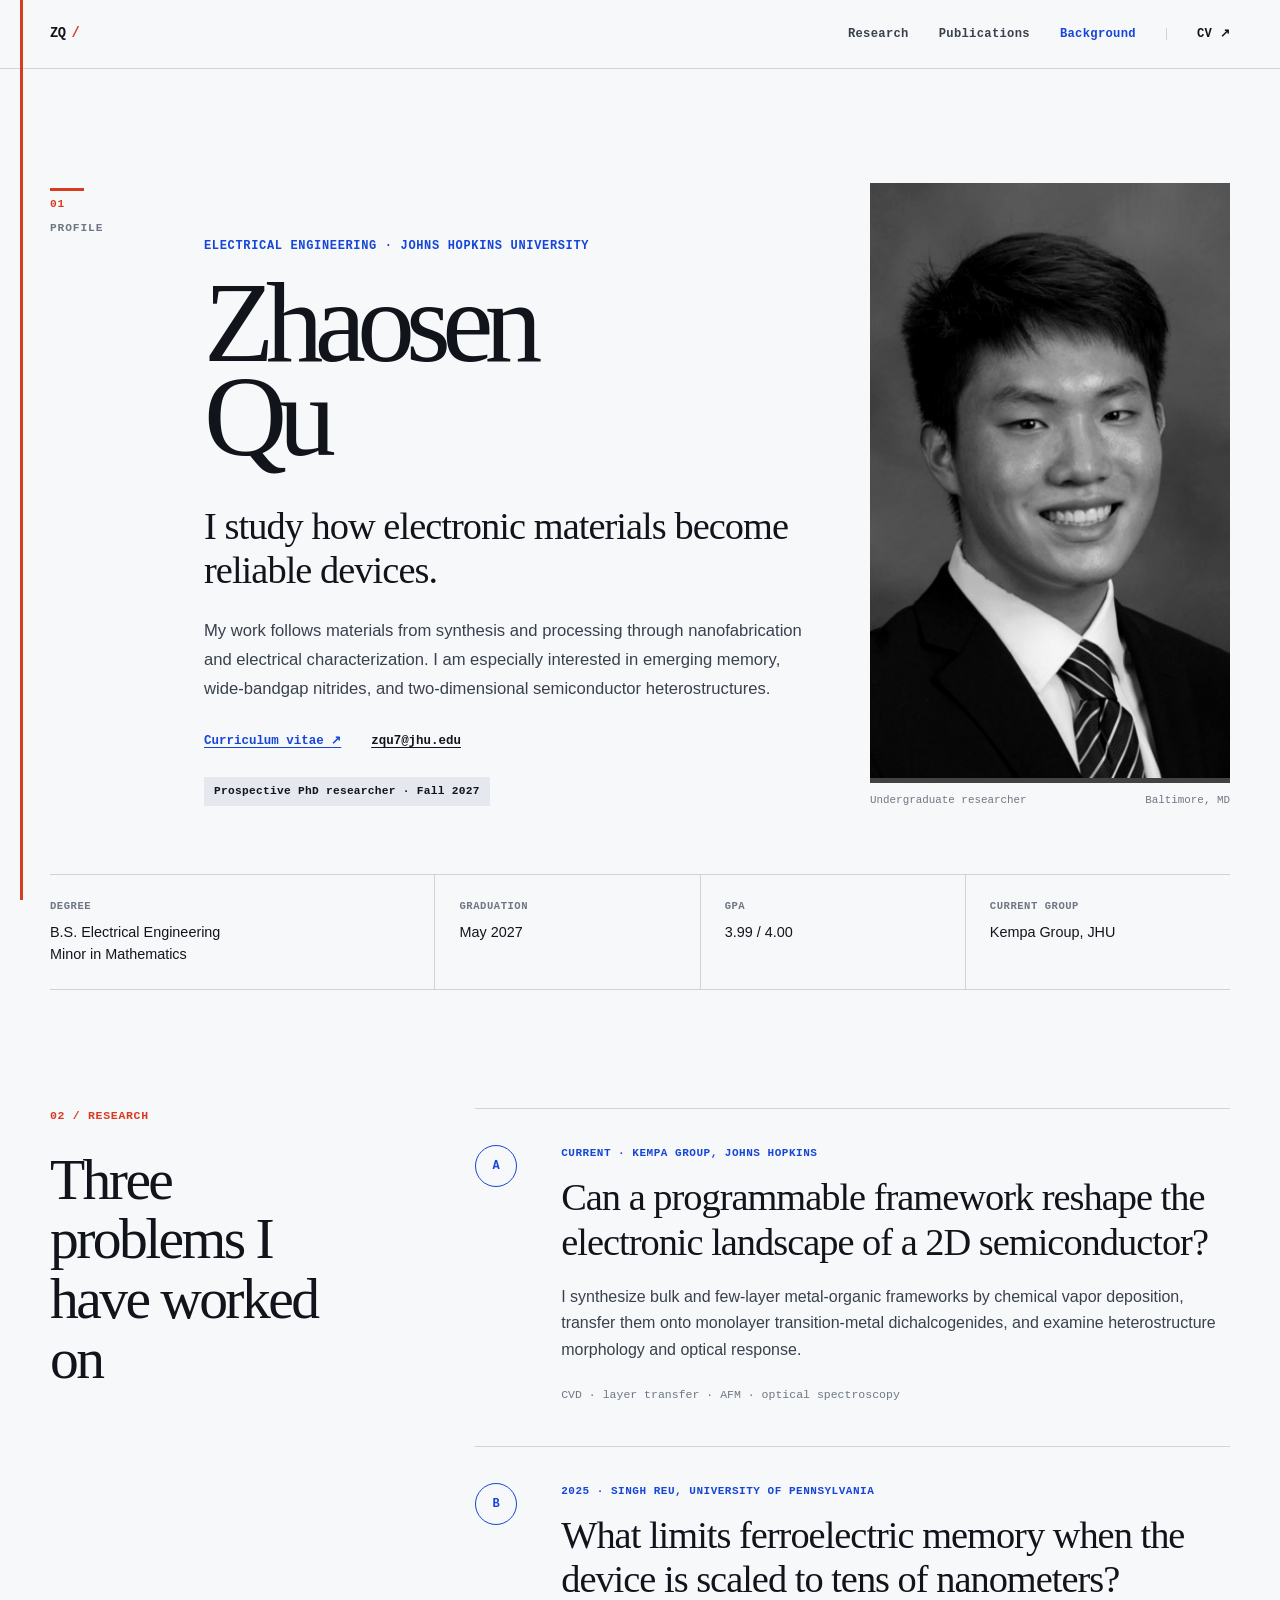
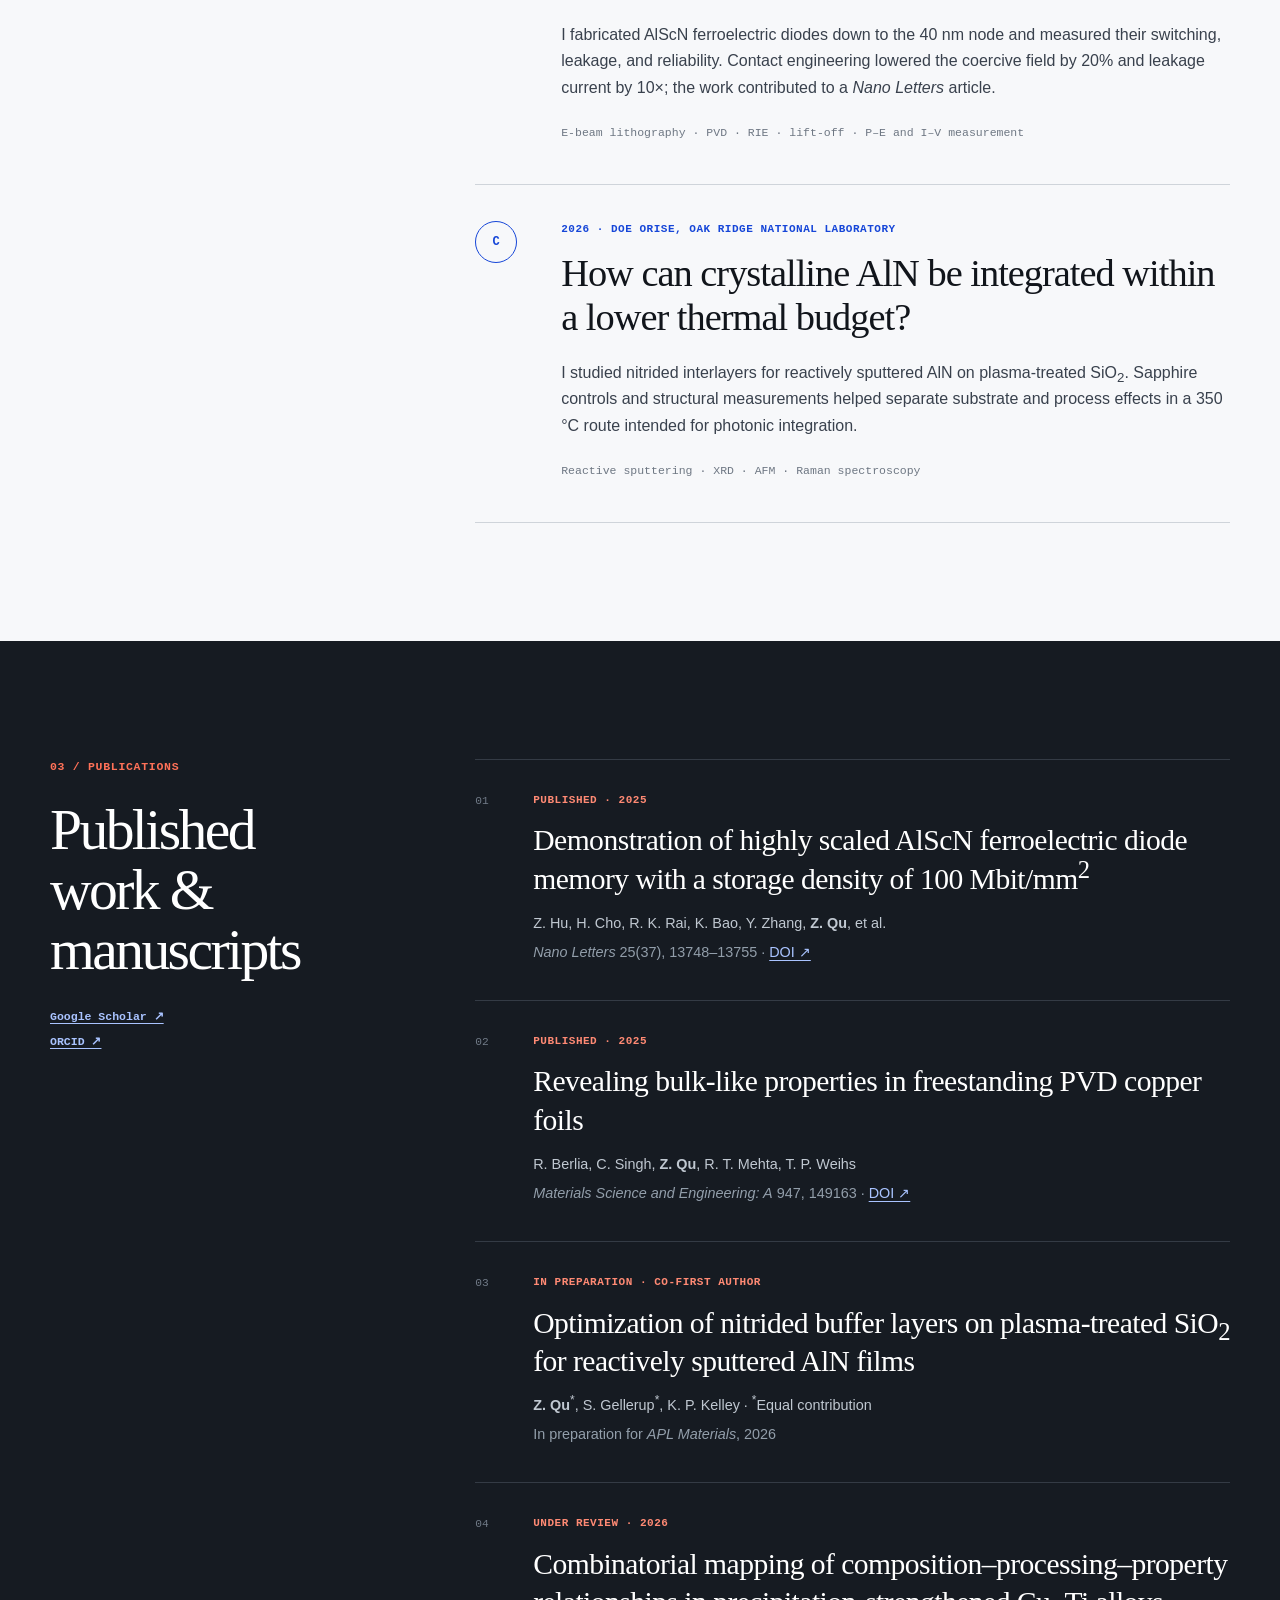
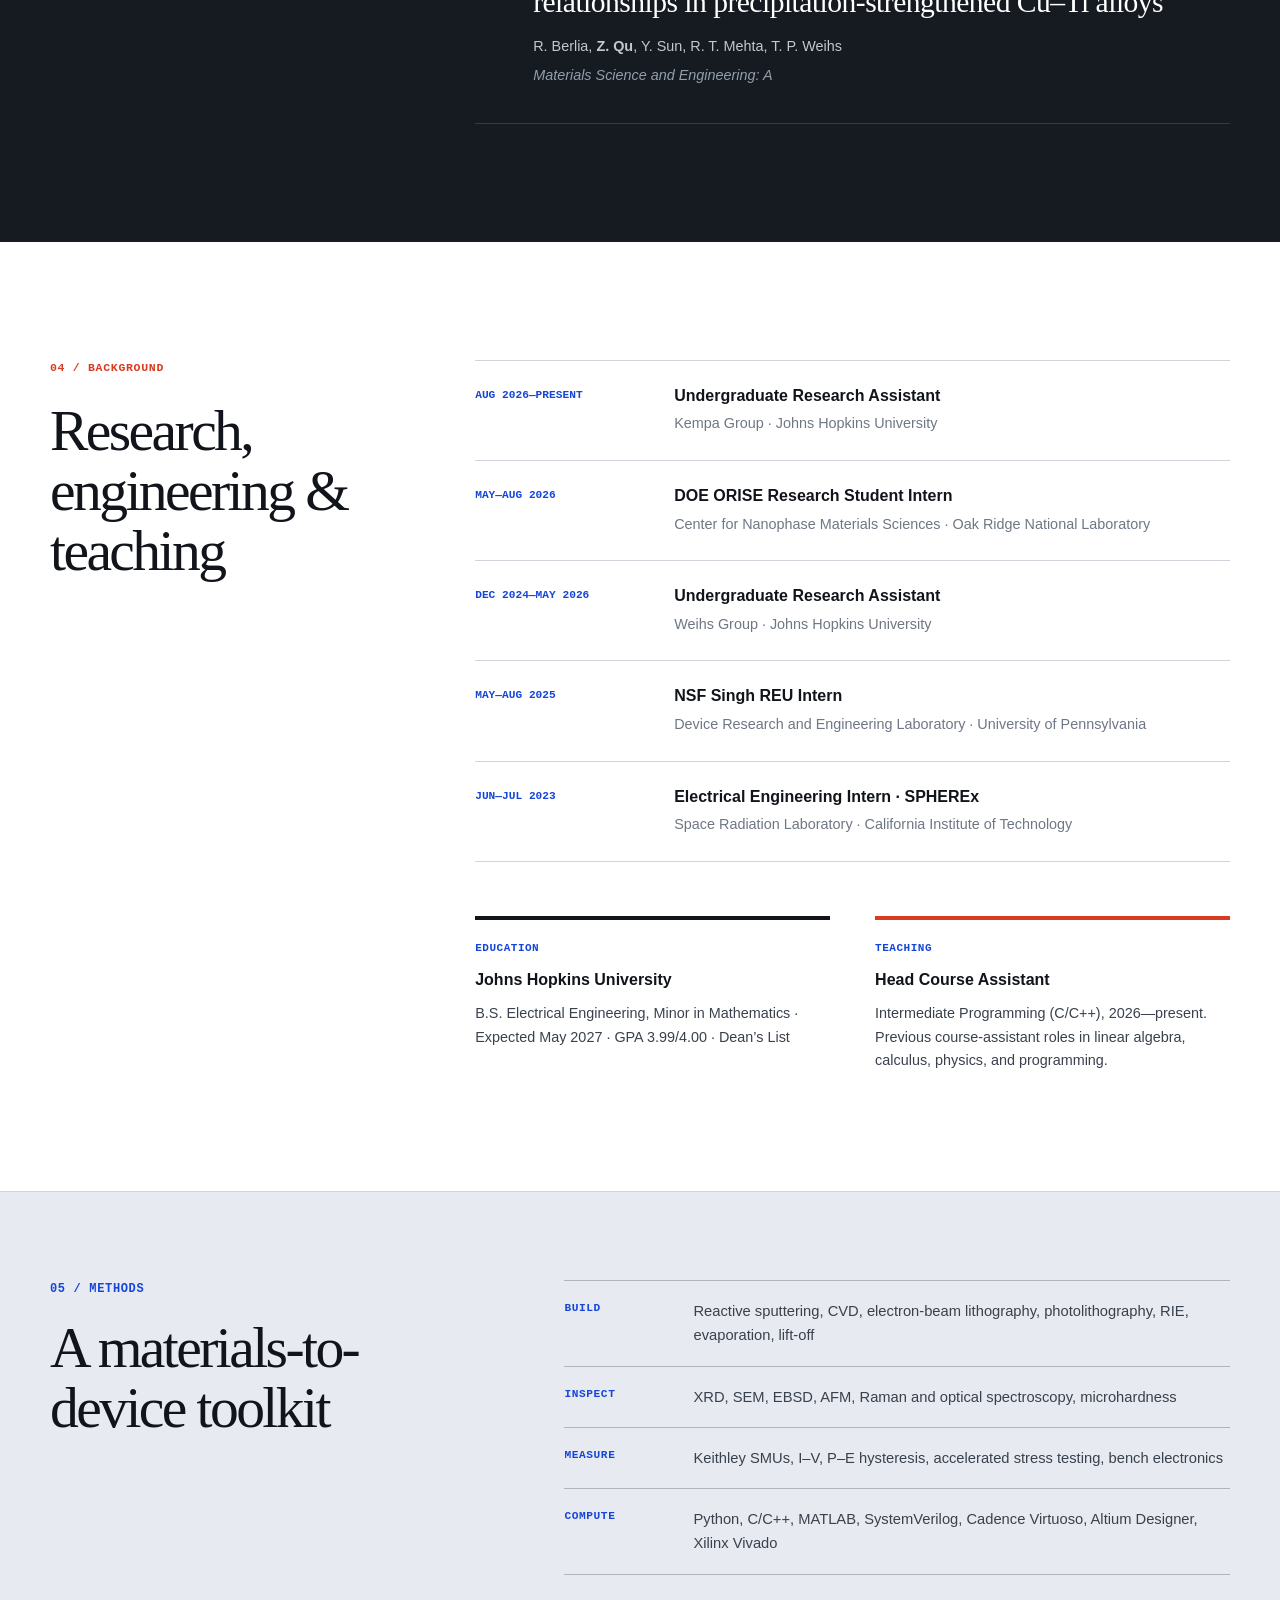
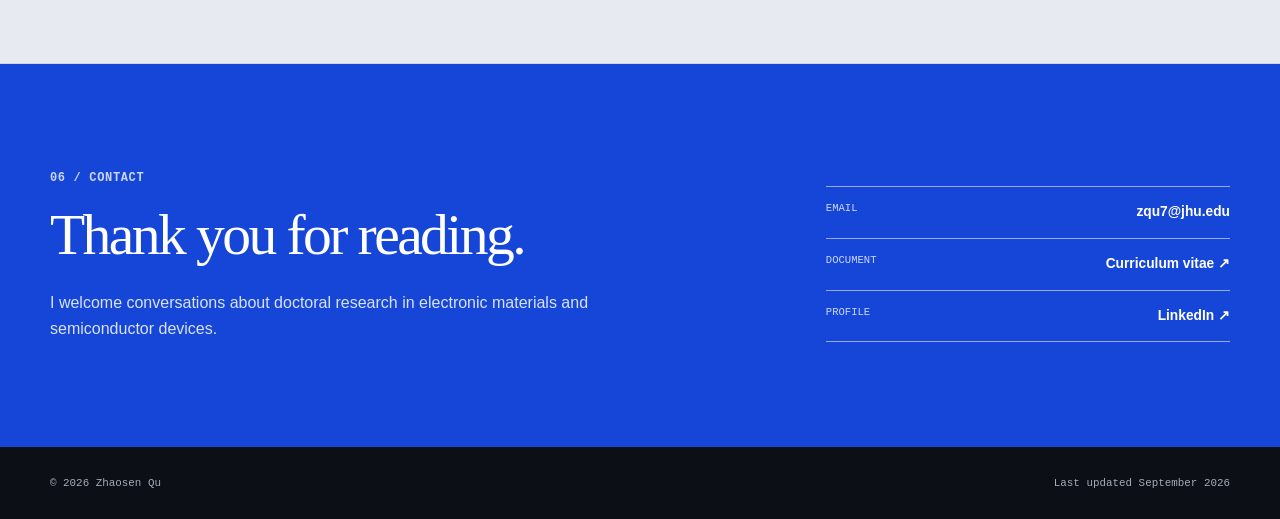
==== commit 208dffea: "Refine portfolio for graduate admissions" ====
--- a/index.html
+++ b/index.html
@@ -3,336 +3,334 @@
 <head>
   <meta charset="utf-8">
   <meta name="viewport" content="width=device-width, initial-scale=1">
-  <title>Zhaosen Qu | Electronic Materials &amp; Device Research</title>
-  <meta name="description" content="Zhaosen Qu is an electrical engineering student at Johns Hopkins researching ferroelectric memory, semiconductor nanofabrication, nitride thin films, and 2D electronic materials.">
+  <title>Zhaosen Qu | Electronic Materials Researcher at Johns Hopkins</title>
+  <meta name="description" content="Zhaosen Qu is a Johns Hopkins electrical engineering researcher working on electronic materials, nanoscale semiconductor devices, and process integration.">
   <meta name="author" content="Zhaosen Qu">
-  <meta name="robots" content="index, follow">
-  <meta name="theme-color" content="#0b1726">
+  <meta name="robots" content="index, follow, max-image-preview:large, max-snippet:-1, max-video-preview:-1">
+  <meta name="theme-color" content="#f7f8fa">
   <link rel="canonical" href="https://zhaosenqu.github.io/">
-  <link rel="icon" href="data:image/svg+xml,%3Csvg xmlns='http://www.w3.org/2000/svg' viewBox='0 0 64 64'%3E%3Crect width='64' height='64' fill='%230b1726'/%3E%3Cpath d='M14 18h36v28H14z' fill='none' stroke='%23e87735' stroke-width='4'/%3E%3Cpath d='M7 25h7M7 39h7M50 25h7M50 39h7M25 11v7M39 11v7M25 46v7M39 46v7' stroke='%23e87735' stroke-width='4'/%3E%3C/svg%3E">
+  <link rel="icon" type="image/png" sizes="192x192" href="/assets/favicon.png">
+  <link rel="apple-touch-icon" href="/assets/favicon.png">
 
   <meta property="og:type" content="profile">
   <meta property="og:url" content="https://zhaosenqu.github.io/">
-  <meta property="og:title" content="Zhaosen Qu | Electronic Materials &amp; Device Research">
-  <meta property="og:description" content="Research in ferroelectric memory, semiconductor nanofabrication, nitride thin films, and 2D electronic materials.">
+  <meta property="og:site_name" content="Zhaosen Qu">
+  <meta property="og:title" content="Zhaosen Qu | Electronic Materials Researcher at Johns Hopkins">
+  <meta property="og:description" content="Research at the interface of electronic materials, nanoscale devices, and process integration.">
   <meta property="og:image" content="https://zhaosenqu.github.io/assets/profile.jpg">
+  <meta property="og:image:width" content="600">
+  <meta property="og:image:height" content="600">
   <meta property="og:image:alt" content="Portrait of Zhaosen Qu">
   <meta name="twitter:card" content="summary">
-  <meta name="twitter:title" content="Zhaosen Qu | Electronic Materials &amp; Device Research">
-  <meta name="twitter:description" content="Research in ferroelectric memory, semiconductor nanofabrication, nitride thin films, and 2D electronic materials.">
+  <meta name="twitter:title" content="Zhaosen Qu | Electronic Materials Researcher at Johns Hopkins">
+  <meta name="twitter:description" content="Research at the interface of electronic materials, nanoscale devices, and process integration.">
   <meta name="twitter:image" content="https://zhaosenqu.github.io/assets/profile.jpg">
-  <meta name="google-site-verification" content="060fa7a8cd4dc6b9">
 
   <script type="application/ld+json">
   {
     "@context": "https://schema.org",
-    "@type": "Person",
-    "name": "Zhaosen Qu",
-    "url": "https://zhaosenqu.github.io/",
-    "image": "https://zhaosenqu.github.io/assets/profile.jpg",
-    "email": "mailto:zqu7@jhu.edu",
-    "jobTitle": "Undergraduate Researcher",
-    "description": "Electrical engineering student researching electronic materials, nanoscale devices, and semiconductor process integration.",
-    "affiliation": {"@type": "CollegeOrUniversity", "name": "Johns Hopkins University"},
-    "sameAs": [
-      "https://linkedin.com/in/zmqu",
-      "https://scholar.google.com/citations?user=ak2ocAkAAAAJ&hl=en",
-      "https://orcid.org/0009-0001-0894-4343"
-    ],
-    "knowsAbout": [
-      "Ferroelectric memory",
-      "Semiconductor nanofabrication",
-      "AlScN",
-      "AlN thin films",
-      "Two-dimensional materials",
-      "Electronic materials"
+    "@graph": [
+      {
+        "@type": "WebSite",
+        "@id": "https://zhaosenqu.github.io/#website",
+        "url": "https://zhaosenqu.github.io/",
+        "name": "Zhaosen Qu",
+        "description": "Research profile of Zhaosen Qu"
+      },
+      {
+        "@type": "ProfilePage",
+        "@id": "https://zhaosenqu.github.io/#profile",
+        "url": "https://zhaosenqu.github.io/",
+        "name": "Zhaosen Qu | Electronic Materials Researcher at Johns Hopkins",
+        "dateModified": "2026-09-16",
+        "isPartOf": {"@id": "https://zhaosenqu.github.io/#website"},
+        "mainEntity": {"@id": "https://zhaosenqu.github.io/#zhaosen-qu"},
+        "hasPart": [
+          {"@id": "https://doi.org/10.1021/acs.nanolett.5c02961"},
+          {"@id": "https://doi.org/10.1016/j.msea.2025.149163"}
+        ]
+      },
+      {
+        "@type": "Person",
+        "@id": "https://zhaosenqu.github.io/#zhaosen-qu",
+        "name": "Zhaosen Qu",
+        "url": "https://zhaosenqu.github.io/",
+        "mainEntityOfPage": {"@id": "https://zhaosenqu.github.io/#profile"},
+        "image": "https://zhaosenqu.github.io/assets/profile.jpg",
+        "email": "zqu7@jhu.edu",
+        "jobTitle": "Undergraduate Researcher",
+        "description": "Electrical engineering researcher studying electronic materials, nanoscale semiconductor devices, and process integration.",
+        "affiliation": {
+          "@type": "CollegeOrUniversity",
+          "name": "Johns Hopkins University",
+          "url": "https://www.jhu.edu/"
+        },
+        "sameAs": [
+          "https://www.linkedin.com/in/zmqu",
+          "https://scholar.google.com/citations?user=ak2ocAkAAAAJ&hl=en",
+          "https://orcid.org/0009-0001-0894-4343"
+        ],
+        "knowsAbout": [
+          "Ferroelectric memory",
+          "Semiconductor nanofabrication",
+          "AlScN ferroelectric devices",
+          "AlN thin films",
+          "Two-dimensional semiconductor heterostructures",
+          "Electronic materials",
+          "Semiconductor process integration"
+        ]
+      },
+      {
+        "@type": "ScholarlyArticle",
+        "@id": "https://doi.org/10.1021/acs.nanolett.5c02961",
+        "name": "Demonstration of highly scaled AlScN ferroelectric diode memory with a storage density of 100 Mbit/mm2",
+        "datePublished": "2025",
+        "isPartOf": {"@type": "Periodical", "name": "Nano Letters"},
+        "author": {"@id": "https://zhaosenqu.github.io/#zhaosen-qu"},
+        "sameAs": "https://doi.org/10.1021/acs.nanolett.5c02961"
+      },
+      {
+        "@type": "ScholarlyArticle",
+        "@id": "https://doi.org/10.1016/j.msea.2025.149163",
+        "name": "Revealing bulk-like properties in freestanding PVD copper foils",
+        "datePublished": "2025",
+        "isPartOf": {"@type": "Periodical", "name": "Materials Science and Engineering: A"},
+        "author": {"@id": "https://zhaosenqu.github.io/#zhaosen-qu"},
+        "sameAs": "https://doi.org/10.1016/j.msea.2025.149163"
+      }
     ]
   }
   </script>
   <link rel="stylesheet" href="styles.css">
 </head>
 <body>
-  <a class="skip-link" href="#main">Skip to main content</a>
+  <a class="skip-link" href="#main">Skip to content</a>
 
   <header class="site-header" id="top">
-    <nav class="nav-shell" aria-label="Primary navigation">
-      <a class="wordmark" href="#top" aria-label="Zhaosen Qu, home">
-        <span class="wordmark-mark" aria-hidden="true"></span>
-        <span>Zhaosen Qu</span>
-      </a>
+    <nav class="nav-wrap" aria-label="Primary navigation">
+      <a class="monogram" href="#top" aria-label="Zhaosen Qu, home">ZQ<span aria-hidden="true">/</span></a>
       <button class="nav-toggle" id="navToggle" type="button" aria-expanded="false" aria-controls="navLinks">
         <span class="sr-only">Open navigation</span>
-        <span></span><span></span>
+        <span aria-hidden="true">Menu</span>
       </button>
       <div class="nav-links" id="navLinks">
         <a href="#research">Research</a>
         <a href="#publications">Publications</a>
-        <a href="#experience">Experience</a>
-        <a href="#methods">Methods</a>
-        <a class="nav-cv" href="assets/gradCV_Qu.pdf" target="_blank" rel="noopener">CV <span aria-hidden="true">↗</span></a>
+        <a href="#background">Background</a>
+        <a class="cv-link" href="assets/gradCV_Qu.pdf" target="_blank" rel="noopener">CV <span aria-hidden="true">↗</span></a>
       </div>
     </nav>
   </header>
 
   <main id="main">
     <section class="hero" aria-labelledby="hero-title">
-      <div class="hero-grid" aria-hidden="true"></div>
-      <div class="shell hero-layout">
+      <div class="page hero-layout">
+        <div class="hero-marker" aria-hidden="true">
+          <span>01</span>
+          <span>Profile</span>
+        </div>
+
         <div class="hero-copy">
-          <p class="eyebrow"><span>Electronic materials</span><span>Nanoscale devices</span><span>Process integration</span></p>
-          <h1 id="hero-title">Zhaosen Qu</h1>
-          <p class="hero-role">Electrical Engineering, Johns Hopkins University</p>
-          <p class="hero-statement">
-            I build and study electronic materials from thin-film synthesis through device fabrication and electrical characterization, with a focus on emerging memory, wide-bandgap nitrides, and 2D semiconductor heterostructures.
-          </p>
+          <p class="kicker">Electrical Engineering · Johns Hopkins University</p>
+          <h1 id="hero-title">Zhaosen<br>Qu</h1>
+          <p class="hero-thesis">I study how electronic materials become reliable devices.</p>
+          <p class="hero-intro">My work follows materials from synthesis and processing through nanofabrication and electrical characterization. I am especially interested in emerging memory, wide-bandgap nitrides, and two-dimensional semiconductor heterostructures.</p>
           <div class="hero-actions">
-            <a class="button button-primary" href="mailto:zqu7@jhu.edu">zqu7@jhu.edu</a>
-            <a class="button button-secondary" href="assets/gradCV_Qu.pdf" target="_blank" rel="noopener">Curriculum vitae <span aria-hidden="true">↗</span></a>
+            <a class="text-link primary-link" href="assets/gradCV_Qu.pdf" target="_blank" rel="noopener">Curriculum vitae <span aria-hidden="true">↗</span></a>
+            <a class="text-link" href="mailto:zqu7@jhu.edu">zqu7@jhu.edu</a>
           </div>
-          <p class="hero-note">B.S. expected May 2027 · Minor in Mathematics · Prospective PhD researcher for Fall 2027</p>
-        </div>
-
-        <aside class="identity-panel" aria-label="Profile summary">
-          <div class="portrait-frame">
-            <img src="assets/profile.jpg" alt="Portrait of Zhaosen Qu" width="600" height="600" fetchpriority="high">
-          </div>
-          <dl class="identity-data">
-            <div><dt>Current</dt><dd>Kempa Group, JHU</dd></div>
-            <div><dt>Prior</dt><dd>ORNL · Penn · JHU MSE</dd></div>
-            <div><dt>Profiles</dt><dd><a href="https://scholar.google.com/citations?user=ak2ocAkAAAAJ&hl=en" target="_blank" rel="noopener">Scholar</a> · <a href="https://orcid.org/0009-0001-0894-4343" target="_blank" rel="noopener">ORCID</a> · <a href="https://linkedin.com/in/zmqu" target="_blank" rel="noopener">LinkedIn</a></dd></div>
-          </dl>
-        </aside>
-      </div>
-
-      <div class="shell evidence-strip" aria-label="Selected academic and research highlights">
-        <div><strong>3.99</strong><span>GPA / 4.00</span></div>
-        <div><strong>40 nm</strong><span>AlScN device scaling</span></div>
-        <div><strong>2 + 2</strong><span>papers + manuscripts</span></div>
-        <div><strong>4</strong><span>research organizations</span></div>
-      </div>
-    </section>
-
-    <section class="section" id="research" aria-labelledby="research-title">
-      <div class="shell">
-        <div class="section-heading">
-          <p class="section-index">01 / Selected research</p>
-          <div>
-            <h2 id="research-title">Research at the materials–device interface</h2>
-            <p>My work connects synthesis and processing decisions to measurable device behavior. These projects best represent the questions I want to pursue in doctoral research.</p>
-          </div>
-        </div>
-
-        <article class="project project-featured">
-          <div class="project-rail">
-            <span>R.01</span>
-            <span class="project-status">Current</span>
-          </div>
-          <div class="project-main">
-            <div class="project-kicker">2D electronic materials · Johns Hopkins</div>
-            <h3>MOF–TMD heterostructures as tunable periodic potentials</h3>
-            <p class="project-summary">Can a chemically programmable metal-organic framework impose a useful periodic potential on an atomically thin semiconductor?</p>
-            <dl class="project-details">
-              <div><dt>My contribution</dt><dd>Synthesize bulk and few-layer MOFs by CVD, transfer them onto monolayer TMDs, and evaluate heterostructure morphology and optical response.</dd></div>
-              <div><dt>Methods</dt><dd>Chemical vapor deposition, layer transfer, AFM, optical spectroscopy</dd></div>
-              <div><dt>Research lead</dt><dd>Prof. Thomas J. Kempa · Aug 2026–present</dd></div>
-            </dl>
-          </div>
-        </article>
-
-        <article class="project">
-          <div class="project-rail"><span>R.02</span><span>Penn REU</span></div>
-          <div class="project-main">
-            <div class="project-kicker">Ferroelectric devices · University of Pennsylvania</div>
-            <h3>Highly scaled AlScN ferroelectric diode memory</h3>
-            <p class="project-summary">Scaled non-volatile AlScN diodes from 200 µm to the 40 nm node and investigated how contact design and heterostructure interfaces shape switching, leakage, and reliability.</p>
-            <dl class="project-details">
-              <div><dt>My contribution</dt><dd>Fabricated sub-50 nm devices and characterized P–E hysteresis and I–V behavior; studied ITO/Al top contacts and 5 nm AlN / 15 nm AlScN stacks.</dd></div>
-              <div><dt>Result</dt><dd>20% lower coercive field and 10× lower leakage current through contact engineering; work contributed to a <em>Nano Letters</em> article.</dd></div>
-              <div><dt>Methods</dt><dd>E-beam lithography, photolithography, PVD, RIE, lift-off, electrical characterization</dd></div>
-            </dl>
-          </div>
-        </article>
-
-        <article class="project">
-          <div class="project-rail"><span>R.03</span><span>DOE ORISE</span></div>
-          <div class="project-main">
-            <div class="project-kicker">Nitride thin films · Oak Ridge National Laboratory</div>
-            <h3>Low-temperature AlN process integration</h3>
-            <p class="project-summary">Studied nitrided interlayers for reactively sputtered AlN on plasma-treated SiO<sub>2</sub>, using sapphire controls to separate substrate and process effects.</p>
-            <dl class="project-details">
-              <div><dt>My contribution</dt><dd>Varied interlayer and deposition conditions, then used structural and surface measurements as feedback to evaluate film texture, crystallinity, and roughness.</dd></div>
-              <div><dt>Significance</dt><dd>A 350 °C sputtering route supports lower-thermal-budget, CMOS-compatible photonic integration.</dd></div>
-              <div><dt>Methods</dt><dd>Reactive magnetron sputtering, XRD, AFM, Raman spectroscopy</dd></div>
-            </dl>
-          </div>
-        </article>
-      </div>
-    </section>
-
-    <section class="section section-dark" id="publications" aria-labelledby="publications-title">
-      <div class="shell">
-        <div class="section-heading">
-          <p class="section-index">02 / Research output</p>
-          <div>
-            <h2 id="publications-title">Publications &amp; manuscripts</h2>
-            <p>Published work and active manuscripts in electronic materials, nanoscale devices, and structure–property relationships.</p>
-          </div>
-        </div>
-
-        <div class="publication-list">
-          <article class="publication">
-            <div class="pub-meta"><span>In preparation</span><span>Co-first author</span></div>
-            <div>
-              <h3>Optimization of nitrided buffer layers on plasma-treated SiO<sub>2</sub> for reactively sputtered AlN films</h3>
-              <p><strong>Z. Qu</strong><sup>*</sup>, S. Gellerup<sup>*</sup>, K. P. Kelley</p>
-              <p class="venue">In preparation for <em>APL Materials</em>, 2026 · <sup>*</sup>Equal contribution</p>
+          <p class="availability">Prospective PhD researcher · Fall 2027</p>
+        </div>
+
+        <figure class="portrait">
+          <img src="assets/profile.jpg" alt="Portrait of Zhaosen Qu" width="600" height="600" fetchpriority="high">
+          <figcaption>
+            <span>Undergraduate researcher</span>
+            <span>Baltimore, MD</span>
+          </figcaption>
+        </figure>
+      </div>
+
+      <div class="page profile-facts" aria-label="Academic profile">
+        <p><span>Degree</span>B.S. Electrical Engineering<br>Minor in Mathematics</p>
+        <p><span>Graduation</span>May 2027</p>
+        <p><span>GPA</span>3.99 / 4.00</p>
+        <p><span>Current group</span>Kempa Group, JHU</p>
+      </div>
+    </section>
+
+    <section class="section research-section" id="research" aria-labelledby="research-title">
+      <div class="page section-grid">
+        <header class="section-label">
+          <p>02 / Research</p>
+          <h2 id="research-title">Three problems I have worked on</h2>
+        </header>
+
+        <div class="research-list">
+          <article class="research-item">
+            <div class="item-number" aria-hidden="true">A</div>
+            <div class="research-copy">
+              <p class="meta-line">Current · Kempa Group, Johns Hopkins</p>
+              <h3>Can a programmable framework reshape the electronic landscape of a 2D semiconductor?</h3>
+              <p>I synthesize bulk and few-layer metal-organic frameworks by chemical vapor deposition, transfer them onto monolayer transition-metal dichalcogenides, and examine heterostructure morphology and optical response.</p>
+              <p class="methods">CVD · layer transfer · AFM · optical spectroscopy</p>
             </div>
           </article>
 
-          <article class="publication">
-            <div class="pub-meta"><span>Under review</span><span>MSE: A</span></div>
-            <div>
-              <h3>Combinatorial mapping of composition–processing–property relationships in precipitation-strengthened Cu–Ti alloys</h3>
-              <p>R. Berlia, <strong>Z. Qu</strong>, Y. Sun, R. T. Mehta, T. P. Weihs</p>
-              <p class="venue"><em>Materials Science and Engineering: A</em>, under review, 2026</p>
+          <article class="research-item">
+            <div class="item-number" aria-hidden="true">B</div>
+            <div class="research-copy">
+              <p class="meta-line">2025 · Singh REU, University of Pennsylvania</p>
+              <h3>What limits ferroelectric memory when the device is scaled to tens of nanometers?</h3>
+              <p>I fabricated AlScN ferroelectric diodes down to the 40 nm node and measured their switching, leakage, and reliability. Contact engineering lowered the coercive field by 20% and leakage current by 10×; the work contributed to a <em>Nano Letters</em> article.</p>
+              <p class="methods">E-beam lithography · PVD · RIE · lift-off · P–E and I–V measurement</p>
             </div>
           </article>
 
-          <article class="publication">
-            <div class="pub-meta"><span>Published 2025</span><span>Nano Letters</span></div>
-            <div>
-              <h3>Demonstration of highly scaled AlScN ferroelectric diode memory with a storage density of 100 Mbit/mm<sup>2</sup></h3>
-              <p>Z. Hu, H. Cho, R. K. Rai, K. Bao, Y. Zhang, <strong>Z. Qu</strong>, et al.</p>
-              <p class="venue"><em>Nano Letters</em> 25(37), 13748–13755 · <a href="https://doi.org/10.1021/acs.nanolett.5c02961" target="_blank" rel="noopener">DOI 10.1021/acs.nanolett.5c02961 <span aria-hidden="true">↗</span></a></p>
+          <article class="research-item">
+            <div class="item-number" aria-hidden="true">C</div>
+            <div class="research-copy">
+              <p class="meta-line">2026 · DOE ORISE, Oak Ridge National Laboratory</p>
+              <h3>How can crystalline AlN be integrated within a lower thermal budget?</h3>
+              <p>I studied nitrided interlayers for reactively sputtered AlN on plasma-treated SiO<sub>2</sub>. Sapphire controls and structural measurements helped separate substrate and process effects in a 350 °C route intended for photonic integration.</p>
+              <p class="methods">Reactive sputtering · XRD · AFM · Raman spectroscopy</p>
             </div>
           </article>
-
-          <article class="publication">
-            <div class="pub-meta"><span>Published 2025</span><span>MSE: A</span></div>
-            <div>
+        </div>
+      </div>
+    </section>
+
+    <section class="section publications-section" id="publications" aria-labelledby="publications-title">
+      <div class="page section-grid">
+        <header class="section-label inverted">
+          <p>03 / Publications</p>
+          <h2 id="publications-title">Published work &amp; manuscripts</h2>
+          <div class="profile-links">
+            <a href="https://scholar.google.com/citations?user=ak2ocAkAAAAJ&hl=en" target="_blank" rel="me noopener">Google Scholar ↗</a>
+            <a href="https://orcid.org/0009-0001-0894-4343" target="_blank" rel="me noopener">ORCID ↗</a>
+          </div>
+        </header>
+
+        <ol class="publication-list">
+          <li>
+            <article>
+              <p class="pub-status">Published · 2025</p>
+              <h3>Demonstration of highly scaled AlScN ferroelectric diode memory with a storage density of 100 Mbit/mm<sup>2</sup></h3>
+              <p class="authors">Z. Hu, H. Cho, R. K. Rai, K. Bao, Y. Zhang, <strong>Z. Qu</strong>, et al.</p>
+              <p class="citation"><em>Nano Letters</em> 25(37), 13748–13755 · <a href="https://doi.org/10.1021/acs.nanolett.5c02961" target="_blank" rel="noopener">DOI ↗</a></p>
+            </article>
+          </li>
+          <li>
+            <article>
+              <p class="pub-status">Published · 2025</p>
               <h3>Revealing bulk-like properties in freestanding PVD copper foils</h3>
-              <p>R. Berlia, C. Singh, <strong>Z. Qu</strong>, R. T. Mehta, T. P. Weihs</p>
-              <p class="venue"><em>Materials Science and Engineering: A</em> 947, 149163 · <a href="https://doi.org/10.1016/j.msea.2025.149163" target="_blank" rel="noopener">DOI 10.1016/j.msea.2025.149163 <span aria-hidden="true">↗</span></a></p>
-            </div>
-          </article>
-        </div>
-
-        <div class="output-links">
-          <a href="https://scholar.google.com/citations?user=ak2ocAkAAAAJ&hl=en" target="_blank" rel="noopener">Google Scholar <span aria-hidden="true">↗</span></a>
-          <a href="https://orcid.org/0009-0001-0894-4343" target="_blank" rel="noopener">ORCID <span aria-hidden="true">↗</span></a>
-        </div>
-
-        <div class="presentation-block">
-          <h3>Selected presentations</h3>
-          <div class="presentation-grid">
-            <article>
-              <p class="presentation-year">2026 · ORNL</p>
-              <p>Nitrided Buffer Layers on Plasma-Treated SiO<sub>2</sub> for Reactively Sputtered AlN</p>
-              <span>DOE ORISE Summer Intern Poster Session</span>
-            </article>
-            <article>
-              <p class="presentation-year">2026 · Yale</p>
-              <p>Proximity Ferroelectricity in a 5 nm AlN / 15 nm AlScN Stack</p>
-              <span>Yale Undergraduate Research Conference</span>
-            </article>
-            <article>
-              <p class="presentation-year">2025 · Penn</p>
-              <p>Scaling AlScN FeDiodes to Sub-50 nm and Enhancing Reliability</p>
-              <span>Singh REU Symposium</span>
+              <p class="authors">R. Berlia, C. Singh, <strong>Z. Qu</strong>, R. T. Mehta, T. P. Weihs</p>
+              <p class="citation"><em>Materials Science and Engineering: A</em> 947, 149163 · <a href="https://doi.org/10.1016/j.msea.2025.149163" target="_blank" rel="noopener">DOI ↗</a></p>
+            </article>
+          </li>
+          <li>
+            <article>
+              <p class="pub-status">In preparation · Co-first author</p>
+              <h3>Optimization of nitrided buffer layers on plasma-treated SiO<sub>2</sub> for reactively sputtered AlN films</h3>
+              <p class="authors"><strong>Z. Qu</strong><sup>*</sup>, S. Gellerup<sup>*</sup>, K. P. Kelley · <sup>*</sup>Equal contribution</p>
+              <p class="citation">In preparation for <em>APL Materials</em>, 2026</p>
+            </article>
+          </li>
+          <li>
+            <article>
+              <p class="pub-status">Under review · 2026</p>
+              <h3>Combinatorial mapping of composition–processing–property relationships in precipitation-strengthened Cu–Ti alloys</h3>
+              <p class="authors">R. Berlia, <strong>Z. Qu</strong>, Y. Sun, R. T. Mehta, T. P. Weihs</p>
+              <p class="citation"><em>Materials Science and Engineering: A</em></p>
+            </article>
+          </li>
+        </ol>
+      </div>
+    </section>
+
+    <section class="section background-section" id="background" aria-labelledby="background-title">
+      <div class="page section-grid">
+        <header class="section-label">
+          <p>04 / Background</p>
+          <h2 id="background-title">Research, engineering &amp; teaching</h2>
+        </header>
+
+        <div>
+          <div class="timeline" aria-label="Research and engineering experience">
+            <article>
+              <p class="timeline-date">Aug 2026—present</p>
+              <div><h3>Undergraduate Research Assistant</h3><p>Kempa Group · Johns Hopkins University</p></div>
+            </article>
+            <article>
+              <p class="timeline-date">May—Aug 2026</p>
+              <div><h3>DOE ORISE Research Student Intern</h3><p>Center for Nanophase Materials Sciences · Oak Ridge National Laboratory</p></div>
+            </article>
+            <article>
+              <p class="timeline-date">Dec 2024—May 2026</p>
+              <div><h3>Undergraduate Research Assistant</h3><p>Weihs Group · Johns Hopkins University</p></div>
+            </article>
+            <article>
+              <p class="timeline-date">May—Aug 2025</p>
+              <div><h3>NSF Singh REU Intern</h3><p>Device Research and Engineering Laboratory · University of Pennsylvania</p></div>
+            </article>
+            <article>
+              <p class="timeline-date">Jun—Jul 2023</p>
+              <div><h3>Electrical Engineering Intern · SPHEREx</h3><p>Space Radiation Laboratory · California Institute of Technology</p></div>
             </article>
           </div>
-        </div>
-      </div>
-    </section>
-
-    <section class="section" id="experience" aria-labelledby="experience-title">
-      <div class="shell">
-        <div class="section-heading">
-          <p class="section-index">03 / Experience</p>
-          <div>
-            <h2 id="experience-title">Research &amp; engineering experience</h2>
-            <p>Academic research across EE, MSE, and chemistry, grounded by flight-hardware troubleshooting and configuration control.</p>
+
+          <div class="background-notes">
+            <article>
+              <p class="note-label">Education</p>
+              <h3>Johns Hopkins University</h3>
+              <p>B.S. Electrical Engineering, Minor in Mathematics · Expected May 2027 · GPA 3.99/4.00 · Dean’s List</p>
+            </article>
+            <article>
+              <p class="note-label">Teaching</p>
+              <h3>Head Course Assistant</h3>
+              <p>Intermediate Programming (C/C++), 2026—present. Previous course-assistant roles in linear algebra, calculus, physics, and programming.</p>
+            </article>
           </div>
         </div>
-
-        <div class="experience-list">
-          <article class="experience-row">
-            <div class="experience-date">Aug 2026—present</div>
-            <div><h3>Undergraduate Research Assistant</h3><p class="experience-org">Kempa Group · Johns Hopkins University</p><p>2D MOF–TMD heterostructure synthesis, transfer, morphology, and optical characterization.</p></div>
-          </article>
-          <article class="experience-row">
-            <div class="experience-date">May—Aug 2026</div>
-            <div><h3>DOE ORISE Research Student Intern</h3><p class="experience-org">Center for Nanophase Materials Sciences · Oak Ridge National Laboratory</p><p>Low-temperature sputtered AlN, nitrided interlayers, and structure–process analysis for photonic integration.</p></div>
-          </article>
-          <article class="experience-row">
-            <div class="experience-date">Dec 2024—May 2026</div>
-            <div><h3>Undergraduate Research Assistant</h3><p class="experience-org">Weihs Group · Johns Hopkins University</p><p>Mapped microstructure, texture, hardness, and conductivity in sputter-deposited Cu, Cu–Ti, and Ti–V foils; identified composition-dependent precipitation strengthening up to ~350 HV.</p></div>
-          </article>
-          <article class="experience-row">
-            <div class="experience-date">May—Aug 2025</div>
-            <div><h3>NSF Singh REU Intern</h3><p class="experience-org">Device Research and Engineering Laboratory · University of Pennsylvania</p><p>Fabricated and characterized nanoscale AlScN ferroelectric diode memories in a Class 100 cleanroom.</p></div>
-          </article>
-          <article class="experience-row">
-            <div class="experience-date">Jun—Jul 2023</div>
-            <div><h3>Electrical Engineering Intern · SPHEREx</h3><p class="experience-org">Space Radiation Laboratory · California Institute of Technology</p><p>Diagnosed overstressed flight-board components through schematic review and bench testing; managed BOM revisions and configuration traceability for NASA mission qualification.</p></div>
-          </article>
-        </div>
-      </div>
-    </section>
-
-    <section class="section section-blueprint" id="methods" aria-labelledby="methods-title">
-      <div class="shell">
-        <div class="section-heading">
-          <p class="section-index">04 / Technical methods</p>
-          <div>
-            <h2 id="methods-title">Fabrication, characterization &amp; hardware</h2>
-            <p>A working toolkit spanning process development, physical characterization, device measurement, and electronic design.</p>
-          </div>
-        </div>
-
-        <div class="method-matrix">
-          <div class="method-row"><h3>Fabrication</h3><p>Reactive magnetron sputtering · CVD · electron-beam lithography · photolithography · RIE · e-beam evaporation · lift-off</p></div>
-          <div class="method-row"><h3>Characterization</h3><p>XRD · SEM · EBSD · AFM · Raman spectroscopy · optical spectroscopy · Vickers microhardness</p></div>
-          <div class="method-row"><h3>Device measurement</h3><p>Keithley SMUs · I–V measurement · P–E hysteresis · accelerated stress testing · oscilloscopes · programmable power supplies</p></div>
-          <div class="method-row"><h3>Design &amp; computing</h3><p>Altium Designer · Cadence Virtuoso · Xilinx Vivado · LTspice · SystemVerilog · SOLIDWORKS · Python · C/C++ · MATLAB · Java</p></div>
-        </div>
-      </div>
-    </section>
-
-    <section class="section" id="education" aria-labelledby="education-title">
-      <div class="shell education-layout">
+      </div>
+    </section>
+
+    <section class="methods-section" aria-labelledby="methods-title">
+      <div class="page methods-layout">
         <div>
-          <p class="section-index">05 / Education</p>
-          <h2 id="education-title">Johns Hopkins University</h2>
-          <p class="degree">B.S. Electrical Engineering · Minor in Mathematics</p>
-          <p>Expected May 2027 · GPA 3.99/4.00 · Dean’s List</p>
-          <p class="coursework"><strong>Selected coursework:</strong> Advanced Microfabrication Lab, Optoelectronic Materials &amp; Devices, VLSI, Quantum/Physical Chemistry, Electronic Properties of Materials, Kinetics, and Materials Characterization.</p>
-        </div>
-        <div class="teaching-block">
-          <h3>Teaching</h3>
-          <p><strong>Head Course Assistant</strong><br>Intermediate Programming (C/C++), 2026—present</p>
-          <p><strong>Teaching / Course Assistant</strong><br>Linear Algebra, Intermediate Programming, Calculus II, and Physics II, 2025—2026</p>
-        </div>
+          <p class="section-number">05 / Methods</p>
+          <h2 id="methods-title">A materials-to-device toolkit</h2>
+        </div>
+        <dl class="methods-list">
+          <div><dt>Build</dt><dd>Reactive sputtering, CVD, electron-beam lithography, photolithography, RIE, evaporation, lift-off</dd></div>
+          <div><dt>Inspect</dt><dd>XRD, SEM, EBSD, AFM, Raman and optical spectroscopy, microhardness</dd></div>
+          <div><dt>Measure</dt><dd>Keithley SMUs, I–V, P–E hysteresis, accelerated stress testing, bench electronics</dd></div>
+          <div><dt>Compute</dt><dd>Python, C/C++, MATLAB, SystemVerilog, Cadence Virtuoso, Altium Designer, Xilinx Vivado</dd></div>
+        </dl>
       </div>
     </section>
 
     <section class="contact" aria-labelledby="contact-title">
-      <div class="shell contact-layout">
+      <div class="page contact-layout">
         <div>
-          <p class="section-index">Contact</p>
-          <h2 id="contact-title">Research inquiries &amp; correspondence</h2>
-        </div>
-        <div class="contact-actions">
-          <a href="mailto:zqu7@jhu.edu">zqu7@jhu.edu <span aria-hidden="true">↗</span></a>
-          <a href="assets/gradCV_Qu.pdf" target="_blank" rel="noopener">Download CV <span aria-hidden="true">↗</span></a>
-          <a href="https://linkedin.com/in/zmqu" target="_blank" rel="noopener">LinkedIn <span aria-hidden="true">↗</span></a>
+          <p class="section-number">06 / Contact</p>
+          <h2 id="contact-title">Thank you for reading.</h2>
+          <p>I welcome conversations about doctoral research in electronic materials and semiconductor devices.</p>
+        </div>
+        <div class="contact-links">
+          <a href="mailto:zqu7@jhu.edu"><span>Email</span><strong>zqu7@jhu.edu</strong></a>
+          <a href="assets/gradCV_Qu.pdf" target="_blank" rel="noopener"><span>Document</span><strong>Curriculum vitae ↗</strong></a>
+          <a href="https://www.linkedin.com/in/zmqu" target="_blank" rel="me noopener"><span>Profile</span><strong>LinkedIn ↗</strong></a>
         </div>
       </div>
     </section>
   </main>
 
   <footer class="site-footer">
-    <div class="shell"><span>© <span id="year">2026</span> Zhaosen Qu</span><span>Electrical Engineering · Johns Hopkins University</span></div>
+    <div class="page">
+      <p>© <span id="year">2026</span> Zhaosen Qu</p>
+      <p>Last updated September 2026</p>
+    </div>
   </footer>
 
   <script src="script.js"></script>
--- a/styles.css
+++ b/styles.css
@@ -1,224 +1,719 @@
 :root {
-  --ink: #101c2b;
-  --ink-2: #203148;
-  --paper: #f5f8fb;
+  --ink: #11151b;
+  --ink-soft: #39414d;
+  --muted: #6e7783;
+  --paper: #f7f8fa;
   --white: #ffffff;
-  --blue: #175ca8;
-  --blue-bright: #2e7dd1;
-  --copper: #e87735;
-  --muted: #617087;
-  --line: #c7d3df;
-  --line-dark: #34465d;
+  --blue: #1646d8;
+  --red: #d83b20;
+  --line: #cfd4da;
+  --line-dark: #343b45;
+  --dark: #161b22;
+  --serif: Iowan Old Style, Baskerville, "Times New Roman", Times, serif;
+  --sans: "Helvetica Neue", Helvetica, Arial, sans-serif;
   --mono: "SFMono-Regular", Consolas, "Liberation Mono", Menlo, monospace;
-  --sans: Inter, ui-sans-serif, -apple-system, BlinkMacSystemFont, "Segoe UI", sans-serif;
-  --shell: 1120px;
+  --page: 1180px;
 }
 
 *, *::before, *::after { box-sizing: border-box; }
-html { scroll-behavior: smooth; scroll-padding-top: 80px; }
+
+html {
+  scroll-behavior: smooth;
+  scroll-padding-top: 86px;
+}
+
 body {
   margin: 0;
-  color: var(--ink-2);
+  color: var(--ink-soft);
   background: var(--paper);
   font-family: var(--sans);
-  font-size: 16px;
+  font-size: 1rem;
   line-height: 1.65;
   -webkit-font-smoothing: antialiased;
 }
+
+body::before {
+  content: "";
+  position: fixed;
+  inset: 0 auto 0 max(20px, calc((100vw - var(--page)) / 2 - 34px));
+  z-index: 110;
+  width: 3px;
+  background: var(--red);
+  pointer-events: none;
+}
+
 img { display: block; max-width: 100%; }
-a { color: inherit; text-underline-offset: 3px; }
+a { color: inherit; text-underline-offset: .22em; }
 button, a { -webkit-tap-highlight-color: transparent; }
-a:focus-visible, button:focus-visible { outline: 3px solid var(--copper); outline-offset: 4px; }
 sub, sup { line-height: 0; }
 
-.shell { width: min(calc(100% - 48px), var(--shell)); margin-inline: auto; }
-.sr-only { position: absolute; width: 1px; height: 1px; padding: 0; margin: -1px; overflow: hidden; clip: rect(0, 0, 0, 0); white-space: nowrap; border: 0; }
-.skip-link { position: fixed; top: 10px; left: 10px; z-index: 1000; transform: translateY(-150%); background: var(--copper); color: var(--ink); padding: 10px 14px; font-family: var(--mono); font-weight: 700; }
+a:focus-visible,
+button:focus-visible {
+  outline: 3px solid var(--blue);
+  outline-offset: 4px;
+}
+
+.page,
+.nav-wrap {
+  width: min(calc(100% - 56px), var(--page));
+  margin-inline: auto;
+}
+
+.sr-only {
+  position: absolute;
+  width: 1px;
+  height: 1px;
+  padding: 0;
+  margin: -1px;
+  overflow: hidden;
+  clip: rect(0, 0, 0, 0);
+  white-space: nowrap;
+  border: 0;
+}
+
+.skip-link {
+  position: fixed;
+  top: 12px;
+  left: 12px;
+  z-index: 1000;
+  transform: translateY(-160%);
+  padding: 10px 14px;
+  color: var(--white);
+  background: var(--blue);
+  font-weight: 700;
+}
+
 .skip-link:focus { transform: translateY(0); }
 
-.site-header { position: fixed; inset: 0 0 auto; z-index: 100; background: rgba(11, 23, 38, .96); border-bottom: 1px solid var(--line-dark); backdrop-filter: blur(10px); }
-.nav-shell { width: min(calc(100% - 48px), var(--shell)); height: 64px; margin-inline: auto; display: flex; align-items: center; justify-content: space-between; }
-.wordmark { display: inline-flex; align-items: center; gap: 12px; color: var(--white); text-decoration: none; font-weight: 720; letter-spacing: -.01em; }
-.wordmark-mark { width: 18px; height: 18px; border: 2px solid var(--copper); position: relative; }
-.wordmark-mark::before, .wordmark-mark::after { content: ""; position: absolute; background: var(--copper); }
-.wordmark-mark::before { width: 26px; height: 2px; left: -6px; top: 6px; }
-.wordmark-mark::after { height: 26px; width: 2px; top: -6px; left: 6px; }
-.nav-links { display: flex; align-items: center; gap: 28px; }
-.nav-links a { color: #c7d4e4; text-decoration: none; font-family: var(--mono); font-size: .78rem; letter-spacing: .04em; }
-.nav-links a:hover, .nav-links a.active { color: var(--white); }
-.nav-links .nav-cv { color: var(--copper); }
-.nav-toggle { display: none; width: 40px; height: 40px; border: 1px solid var(--line-dark); background: transparent; padding: 10px; }
-.nav-toggle > span:not(.sr-only) { display: block; height: 2px; background: var(--white); margin: 5px 0; }
-
-.hero { position: relative; overflow: hidden; padding: 138px 0 0; color: #e7eef7; background: var(--ink); }
-.hero-grid { position: absolute; inset: 0; opacity: .18; pointer-events: none; background-image: linear-gradient(rgba(121, 157, 194, .22) 1px, transparent 1px), linear-gradient(90deg, rgba(121, 157, 194, .22) 1px, transparent 1px); background-size: 32px 32px; mask-image: linear-gradient(to right, black, transparent 90%); }
-.hero::after { content: ""; position: absolute; width: 52%; height: 2px; top: 105px; right: -6%; background: var(--copper); box-shadow: 90px 20px 0 -1px var(--copper), 150px 40px 0 -1px var(--copper); transform: skewX(-45deg); opacity: .85; }
-.hero-layout { position: relative; display: grid; grid-template-columns: minmax(0, 1.5fr) minmax(270px, .62fr); gap: clamp(48px, 8vw, 100px); align-items: center; padding-bottom: 72px; }
-.eyebrow { display: flex; flex-wrap: wrap; gap: 10px 20px; margin: 0 0 30px; color: #8fa8c3; font: 700 .73rem/1.4 var(--mono); letter-spacing: .09em; text-transform: uppercase; }
-.eyebrow span { display: inline-flex; align-items: center; gap: 8px; }
-.eyebrow span::before { content: ""; width: 6px; height: 6px; background: var(--copper); }
-.hero h1 { max-width: 760px; margin: 0; color: var(--white); font-size: clamp(3.8rem, 8vw, 7.2rem); line-height: .91; letter-spacing: -.065em; }
-.hero-role { margin: 24px 0 0; color: var(--copper); font: 700 clamp(.83rem, 1.5vw, 1rem)/1.5 var(--mono); letter-spacing: .04em; text-transform: uppercase; }
-.hero-statement { max-width: 720px; margin: 28px 0 0; color: #c8d6e6; font-size: clamp(1.08rem, 2vw, 1.28rem); line-height: 1.65; }
-.hero-actions { display: flex; flex-wrap: wrap; gap: 12px; margin-top: 34px; }
-.button { display: inline-flex; align-items: center; justify-content: center; min-height: 46px; padding: 10px 18px; border: 1px solid; text-decoration: none; font: 700 .79rem/1 var(--mono); letter-spacing: .03em; }
-.button-primary { color: var(--ink); border-color: var(--copper); background: var(--copper); }
-.button-primary:hover { background: #f28b50; }
-.button-secondary { color: var(--white); border-color: #53677e; background: rgba(255,255,255,.02); }
-.button-secondary:hover { border-color: var(--white); }
-.hero-note { margin: 20px 0 0; color: #879cb5; font: .76rem/1.6 var(--mono); }
-.identity-panel { position: relative; border: 1px solid #41546b; background: rgba(12, 27, 44, .9); box-shadow: 14px 14px 0 rgba(0,0,0,.2); }
-.identity-panel::before, .identity-panel::after { content: ""; position: absolute; z-index: 2; width: 18px; height: 18px; border-color: var(--copper); border-style: solid; pointer-events: none; }
-.identity-panel::before { top: -7px; left: -7px; border-width: 2px 0 0 2px; }
-.identity-panel::after { right: -7px; bottom: -7px; border-width: 0 2px 2px 0; }
-.portrait-frame { position: relative; border-bottom: 1px solid #41546b; }
-.portrait-frame::after { content: ""; position: absolute; inset: 0; box-shadow: inset 0 0 0 1px rgba(255,255,255,.06); }
-.portrait-frame img { width: 100%; aspect-ratio: 1; object-fit: cover; filter: saturate(.76) contrast(1.05); }
-.identity-data { margin: 0; padding: 18px 20px; }
-.identity-data div { display: grid; grid-template-columns: 64px 1fr; gap: 10px; padding: 8px 0; border-bottom: 1px solid rgba(109, 133, 160, .3); }
-.identity-data div:last-child { border-bottom: 0; }
-.identity-data dt { color: #8197b1; font: .66rem/1.5 var(--mono); letter-spacing: .05em; text-transform: uppercase; }
-.identity-data dd { margin: 0; color: #d7e2ee; font-size: .82rem; }
-.identity-data a { text-decoration-color: #637b96; }
-.evidence-strip { position: relative; display: grid; grid-template-columns: repeat(4, 1fr); border: solid #40536b; border-width: 1px 1px 0; }
-.evidence-strip div { min-height: 120px; padding: 25px 28px; border-right: 1px solid #40536b; display: flex; flex-direction: column; justify-content: center; }
-.evidence-strip div:last-child { border-right: 0; }
-.evidence-strip strong { color: var(--white); font-size: clamp(1.55rem, 3vw, 2.25rem); line-height: 1; letter-spacing: -.04em; }
-.evidence-strip span { margin-top: 10px; color: #93a8c0; font: .7rem/1.4 var(--mono); text-transform: uppercase; letter-spacing: .05em; }
-
-.section { padding: 104px 0; background: var(--paper); }
-.section-heading { display: grid; grid-template-columns: 210px 1fr; gap: 40px; margin-bottom: 54px; padding-bottom: 30px; border-bottom: 1px solid var(--line); }
-.section-index { margin: 7px 0 0; color: var(--blue); font: 700 .72rem/1.4 var(--mono); letter-spacing: .07em; text-transform: uppercase; }
-.section-heading h2, .education-layout h2, .contact h2 { margin: 0; color: var(--ink); font-size: clamp(2rem, 4vw, 3.45rem); line-height: 1.08; letter-spacing: -.045em; }
-.section-heading p:not(.section-index) { max-width: 750px; margin: 18px 0 0; color: var(--muted); font-size: 1.05rem; }
-
-.project { display: grid; grid-template-columns: 155px 1fr; border-top: 1px solid var(--line); }
-.project:last-child { border-bottom: 1px solid var(--line); }
-.project-rail { padding: 30px 24px 30px 0; border-right: 1px solid var(--line); display: flex; flex-direction: column; justify-content: space-between; gap: 70px; color: var(--blue); font: 700 .72rem/1.4 var(--mono); letter-spacing: .06em; text-transform: uppercase; }
-.project-status { color: #267157; }
-.project-main { padding: 30px 0 38px 40px; }
-.project-kicker { margin-bottom: 12px; color: var(--blue); font: 700 .72rem/1.4 var(--mono); letter-spacing: .06em; text-transform: uppercase; }
-.project h3 { max-width: 800px; margin: 0; color: var(--ink); font-size: clamp(1.45rem, 3vw, 2rem); line-height: 1.2; letter-spacing: -.025em; }
-.project-summary { max-width: 850px; margin: 17px 0 24px; color: var(--ink-2); font-size: 1.03rem; }
-.project-details { margin: 0; }
-.project-details div { display: grid; grid-template-columns: 130px 1fr; gap: 20px; padding: 11px 0; border-top: 1px dashed #cad4df; }
-.project-details dt { color: var(--muted); font: 700 .68rem/1.5 var(--mono); letter-spacing: .04em; text-transform: uppercase; }
-.project-details dd { margin: 0; color: #44536a; font-size: .92rem; }
-
-.section-dark { color: #dce5ef; background: var(--ink); }
-.section-dark .section-heading { border-color: var(--line-dark); }
-.section-dark .section-index { color: var(--copper); }
-.section-dark .section-heading h2 { color: var(--white); }
-.section-dark .section-heading p:not(.section-index) { color: #96a9bf; }
-.publication { display: grid; grid-template-columns: 210px 1fr; gap: 40px; padding: 30px 0; border-top: 1px solid var(--line-dark); }
-.publication:last-child { border-bottom: 1px solid var(--line-dark); }
-.pub-meta { display: flex; flex-direction: column; align-items: flex-start; gap: 8px; color: #8da2ba; font: 700 .68rem/1.4 var(--mono); letter-spacing: .05em; text-transform: uppercase; }
-.pub-meta span:first-child { display: inline-block; padding: 5px 8px; color: #ffc49e; border: 1px solid #7f4a2c; }
-.publication h3 { max-width: 800px; margin: 0 0 12px; color: var(--white); font-size: 1.16rem; line-height: 1.48; }
-.publication p { margin: 0; color: #b6c5d5; font-size: .9rem; }
-.publication .venue { margin-top: 6px; color: #8fa2b8; }
-.publication a { color: #ffb17e; }
-.output-links { display: flex; flex-wrap: wrap; gap: 28px; margin-top: 32px; }
-.output-links a { color: var(--copper); font: 700 .78rem/1.4 var(--mono); letter-spacing: .03em; }
-.presentation-block { margin-top: 62px; padding-top: 28px; border-top: 1px solid var(--line-dark); }
-.presentation-block > h3 { margin: 0 0 24px; color: var(--white); font: 700 .74rem/1.4 var(--mono); letter-spacing: .07em; text-transform: uppercase; }
-.presentation-grid { display: grid; grid-template-columns: repeat(3, 1fr); gap: 32px; }
-.presentation-grid article { padding-left: 15px; border-left: 2px solid #4d6279; }
-.presentation-grid p { margin: 0; color: #d5e0eb; font-size: .9rem; line-height: 1.5; }
-.presentation-grid .presentation-year { margin-bottom: 8px; color: var(--copper); font: 700 .68rem/1.4 var(--mono); letter-spacing: .05em; text-transform: uppercase; }
-.presentation-grid span { display: block; margin-top: 8px; color: #8298b0; font-size: .78rem; }
-
-.experience-list { border-top: 1px solid var(--line); }
-.experience-row { display: grid; grid-template-columns: 210px 1fr; gap: 40px; padding: 27px 0; border-bottom: 1px solid var(--line); }
-.experience-date { color: var(--blue); font: 700 .72rem/1.5 var(--mono); text-transform: uppercase; }
-.experience-row h3 { margin: 0; color: var(--ink); font-size: 1.08rem; }
-.experience-row p { margin: 7px 0 0; color: var(--muted); font-size: .93rem; }
-.experience-row .experience-org { margin-top: 2px; color: var(--blue); font-weight: 650; }
-
-.section-blueprint { position: relative; overflow: hidden; background: #e9f0f7; }
-.section-blueprint::before { content: ""; position: absolute; inset: 0; opacity: .34; pointer-events: none; background-image: linear-gradient(rgba(75, 112, 152, .13) 1px, transparent 1px), linear-gradient(90deg, rgba(75, 112, 152, .13) 1px, transparent 1px); background-size: 24px 24px; }
-.section-blueprint .shell { position: relative; }
-.method-matrix { border: 1px solid #aebed0; background: rgba(244, 248, 252, .9); }
-.method-row { display: grid; grid-template-columns: 210px 1fr; border-bottom: 1px solid #aebed0; }
-.method-row:last-child { border-bottom: 0; }
-.method-row h3 { margin: 0; padding: 24px; border-right: 1px solid #aebed0; color: var(--blue); font: 700 .76rem/1.5 var(--mono); letter-spacing: .06em; text-transform: uppercase; }
-.method-row p { margin: 0; padding: 22px 28px; color: #384b62; }
-
-.education-layout { display: grid; grid-template-columns: 1.4fr .75fr; gap: clamp(60px, 10vw, 140px); }
-.education-layout h2 { margin-top: 18px; }
-.degree { margin: 22px 0 3px; color: var(--blue); font-weight: 750; }
-.coursework { max-width: 720px; margin-top: 28px; color: var(--muted); }
-.teaching-block { padding-left: 30px; border-left: 2px solid var(--copper); }
-.teaching-block h3 { margin: 0 0 22px; color: var(--ink); font: 700 .78rem/1.5 var(--mono); letter-spacing: .06em; text-transform: uppercase; }
-.teaching-block p { margin: 0 0 22px; color: var(--muted); font-size: .93rem; }
-.teaching-block strong { color: var(--ink); }
-
-.contact { padding: 76px 0; color: var(--white); background: var(--blue); border-top: 7px solid var(--copper); }
-.contact .section-index { color: #c7daf0; }
-.contact h2 { max-width: 700px; color: var(--white); margin-top: 15px; }
-.contact-layout { display: grid; grid-template-columns: 1fr 310px; gap: 80px; align-items: end; }
-.contact-actions { display: flex; flex-direction: column; border-top: 1px solid rgba(255,255,255,.36); }
-.contact-actions a { display: flex; justify-content: space-between; gap: 20px; padding: 13px 0; border-bottom: 1px solid rgba(255,255,255,.36); color: var(--white); text-decoration: none; font: 700 .78rem/1.4 var(--mono); }
-.contact-actions a:hover { color: #ffd1b5; }
-.site-footer { padding: 25px 0; color: #899bb0; background: #07111d; font: .69rem/1.5 var(--mono); }
-.site-footer .shell { display: flex; justify-content: space-between; gap: 20px; }
-
-@media (max-width: 850px) {
-  .nav-links { position: fixed; inset: 64px 0 auto; display: none; flex-direction: column; align-items: flex-start; gap: 0; padding: 12px 24px 24px; background: var(--ink); border-bottom: 1px solid var(--line-dark); }
+.site-header {
+  position: fixed;
+  inset: 0 0 auto;
+  z-index: 100;
+  color: var(--ink);
+  background: rgba(247, 248, 250, .96);
+  border-bottom: 1px solid var(--line);
+  backdrop-filter: blur(12px);
+}
+
+.nav-wrap {
+  min-height: 68px;
+  display: flex;
+  align-items: center;
+  justify-content: space-between;
+  gap: 32px;
+}
+
+.monogram {
+  display: inline-flex;
+  gap: 6px;
+  color: var(--ink);
+  text-decoration: none;
+  font: 800 .86rem/1 var(--mono);
+  letter-spacing: -.04em;
+}
+
+.monogram span { color: var(--red); }
+
+.nav-links {
+  display: flex;
+  align-items: center;
+  gap: 30px;
+}
+
+.nav-links a {
+  color: var(--ink-soft);
+  text-decoration: none;
+  font: 650 .76rem/1 var(--mono);
+  letter-spacing: .025em;
+}
+
+.nav-links a:hover,
+.nav-links a.active { color: var(--blue); }
+
+.nav-links .cv-link {
+  padding-left: 30px;
+  color: var(--ink);
+  border-left: 1px solid var(--line);
+}
+
+.nav-toggle {
+  display: none;
+  border: 0;
+  color: var(--ink);
+  background: transparent;
+  font: 700 .76rem/1 var(--mono);
+}
+
+.hero {
+  padding-top: 68px;
+  color: var(--ink);
+  background: var(--paper);
+}
+
+.hero-layout {
+  display: grid;
+  grid-template-columns: 90px minmax(0, 1fr) minmax(260px, 360px);
+  gap: clamp(34px, 5vw, 78px);
+  align-items: end;
+  min-height: 710px;
+  padding-top: clamp(70px, 9vw, 120px);
+  padding-bottom: 66px;
+}
+
+.hero-marker {
+  align-self: start;
+  display: flex;
+  flex-direction: column;
+  gap: 10px;
+  padding-top: 5px;
+  color: var(--muted);
+  font: 700 .7rem/1.2 var(--mono);
+  letter-spacing: .08em;
+  text-transform: uppercase;
+}
+
+.hero-marker span:first-child {
+  width: 34px;
+  padding-top: 7px;
+  color: var(--red);
+  border-top: 3px solid var(--red);
+}
+
+.hero-copy { padding-bottom: 2px; }
+
+.kicker,
+.section-number {
+  margin: 0;
+  color: var(--blue);
+  font: 700 .75rem/1.5 var(--mono);
+  letter-spacing: .055em;
+  text-transform: uppercase;
+}
+
+.hero h1 {
+  margin: 20px 0 0;
+  color: var(--ink);
+  font-family: var(--serif);
+  font-size: clamp(4.7rem, 9vw, 8.6rem);
+  font-weight: 500;
+  line-height: .82;
+  letter-spacing: -.075em;
+}
+
+.hero-thesis {
+  max-width: 690px;
+  margin: 40px 0 0;
+  color: var(--ink);
+  font-family: var(--serif);
+  font-size: clamp(1.65rem, 3vw, 2.55rem);
+  line-height: 1.15;
+  letter-spacing: -.025em;
+}
+
+.hero-intro {
+  max-width: 660px;
+  margin: 24px 0 0;
+  color: var(--ink-soft);
+  font-size: 1.04rem;
+  line-height: 1.75;
+}
+
+.hero-actions {
+  display: flex;
+  flex-wrap: wrap;
+  gap: 15px 30px;
+  margin-top: 30px;
+}
+
+.text-link {
+  color: var(--ink);
+  font: 700 .78rem/1.4 var(--mono);
+}
+
+.primary-link { color: var(--blue); }
+
+.availability {
+  display: inline-block;
+  margin: 26px 0 0;
+  padding: 7px 10px;
+  color: var(--ink);
+  background: #e5e9ef;
+  font: 650 .7rem/1.4 var(--mono);
+  letter-spacing: .025em;
+}
+
+.portrait {
+  align-self: center;
+  margin: 0;
+}
+
+.portrait img {
+  width: 100%;
+  aspect-ratio: 4 / 5;
+  object-fit: cover;
+  object-position: center 32%;
+  filter: grayscale(100%) contrast(1.07);
+  border-bottom: 5px solid var(--blue);
+}
+
+.portrait figcaption {
+  display: flex;
+  justify-content: space-between;
+  gap: 16px;
+  padding-top: 10px;
+  color: var(--muted);
+  font: .68rem/1.4 var(--mono);
+}
+
+.profile-facts {
+  display: grid;
+  grid-template-columns: 1.45fr repeat(3, 1fr);
+  border-top: 1px solid var(--line);
+  border-bottom: 1px solid var(--line);
+}
+
+.profile-facts p {
+  min-height: 108px;
+  margin: 0;
+  padding: 24px 24px 24px 0;
+  color: var(--ink);
+  font-size: .9rem;
+  line-height: 1.5;
+}
+
+.profile-facts p + p {
+  padding-left: 24px;
+  border-left: 1px solid var(--line);
+}
+
+.profile-facts span {
+  display: block;
+  margin-bottom: 8px;
+  color: var(--muted);
+  font: 650 .66rem/1.4 var(--mono);
+  letter-spacing: .05em;
+  text-transform: uppercase;
+}
+
+.section { padding: 118px 0; }
+
+.section-grid {
+  display: grid;
+  grid-template-columns: minmax(220px, 310px) minmax(0, 1fr);
+  gap: clamp(55px, 9vw, 120px);
+}
+
+.section-label { align-self: start; }
+
+.section-label > p {
+  margin: 0 0 25px;
+  color: var(--red);
+  font: 700 .72rem/1.4 var(--mono);
+  letter-spacing: .06em;
+  text-transform: uppercase;
+}
+
+.section-label h2,
+.methods-layout h2,
+.contact h2 {
+  margin: 0;
+  color: var(--ink);
+  font-family: var(--serif);
+  font-size: clamp(2.4rem, 4.5vw, 4.15rem);
+  font-weight: 500;
+  line-height: 1.04;
+  letter-spacing: -.045em;
+}
+
+.research-list {
+  border-top: 1px solid var(--line);
+}
+
+.research-item {
+  display: grid;
+  grid-template-columns: 60px 1fr;
+  gap: 26px;
+  padding: 36px 0 42px;
+  border-bottom: 1px solid var(--line);
+}
+
+.item-number {
+  display: grid;
+  place-items: center;
+  width: 42px;
+  height: 42px;
+  color: var(--blue);
+  border: 1px solid var(--blue);
+  border-radius: 50%;
+  font: 700 .75rem/1 var(--mono);
+}
+
+.meta-line,
+.pub-status,
+.note-label {
+  margin: 0 0 13px;
+  color: var(--blue);
+  font: 700 .69rem/1.5 var(--mono);
+  letter-spacing: .045em;
+  text-transform: uppercase;
+}
+
+.research-item h3 {
+  max-width: 760px;
+  margin: 0;
+  color: var(--ink);
+  font-family: var(--serif);
+  font-size: clamp(1.65rem, 3vw, 2.45rem);
+  font-weight: 500;
+  line-height: 1.16;
+  letter-spacing: -.026em;
+}
+
+.research-copy > p:not(.meta-line, .methods) {
+  max-width: 760px;
+  margin: 20px 0 0;
+}
+
+.research-copy .methods {
+  margin: 22px 0 0;
+  color: var(--muted);
+  font: .72rem/1.65 var(--mono);
+}
+
+.publications-section {
+  color: #c9d0d8;
+  background: var(--dark);
+}
+
+.section-label.inverted h2 { color: var(--white); }
+.section-label.inverted > p { color: #ff7158; }
+
+.profile-links {
+  display: flex;
+  flex-direction: column;
+  align-items: flex-start;
+  gap: 8px;
+  margin-top: 28px;
+}
+
+.profile-links a {
+  color: #a9c3ff;
+  font: 650 .72rem/1.5 var(--mono);
+}
+
+.publication-list {
+  margin: 0;
+  padding: 0;
+  list-style: none;
+  counter-reset: publications;
+  border-top: 1px solid var(--line-dark);
+}
+
+.publication-list li {
+  position: relative;
+  counter-increment: publications;
+  padding: 32px 0 35px 58px;
+  border-bottom: 1px solid var(--line-dark);
+}
+
+.publication-list li::before {
+  content: counter(publications, decimal-leading-zero);
+  position: absolute;
+  top: 36px;
+  left: 0;
+  color: #707a87;
+  font: .7rem/1 var(--mono);
+}
+
+.pub-status { color: #ff8a74; }
+
+.publication-list h3 {
+  max-width: 760px;
+  margin: 0;
+  color: var(--white);
+  font-family: var(--serif);
+  font-size: clamp(1.3rem, 2.4vw, 1.85rem);
+  font-weight: 500;
+  line-height: 1.3;
+  letter-spacing: -.018em;
+}
+
+.authors,
+.citation {
+  margin: 14px 0 0;
+  color: #c0c8d1;
+  font-size: .9rem;
+}
+
+.citation { margin-top: 5px; color: #929eaa; }
+.citation a { color: #a9c3ff; }
+
+.background-section { background: var(--white); }
+
+.timeline { border-top: 1px solid var(--line); }
+
+.timeline article {
+  display: grid;
+  grid-template-columns: 175px 1fr;
+  gap: 24px;
+  padding: 24px 0;
+  border-bottom: 1px solid var(--line);
+}
+
+.timeline-date {
+  margin: 2px 0 0;
+  color: var(--blue);
+  font: 700 .7rem/1.5 var(--mono);
+  text-transform: uppercase;
+}
+
+.timeline h3,
+.background-notes h3 {
+  margin: 0;
+  color: var(--ink);
+  font-size: 1rem;
+  line-height: 1.4;
+}
+
+.timeline article div p {
+  margin: 5px 0 0;
+  color: var(--muted);
+  font-size: .9rem;
+}
+
+.background-notes {
+  display: grid;
+  grid-template-columns: repeat(2, 1fr);
+  gap: 45px;
+  margin-top: 54px;
+}
+
+.background-notes article {
+  padding-top: 20px;
+  border-top: 4px solid var(--ink);
+}
+
+.background-notes article:last-child { border-color: var(--red); }
+.background-notes p:last-child { margin: 10px 0 0; font-size: .9rem; }
+
+.methods-section {
+  padding: 88px 0;
+  background: #e7eaf0;
+  border-top: 1px solid var(--line);
+  border-bottom: 1px solid var(--line);
+}
+
+.methods-layout {
+  display: grid;
+  grid-template-columns: minmax(260px, .75fr) minmax(0, 1.25fr);
+  gap: clamp(55px, 9vw, 120px);
+}
+
+.methods-layout h2 { margin-top: 20px; }
+
+.methods-list {
+  margin: 0;
+  border-top: 1px solid #aeb5bf;
+}
+
+.methods-list div {
+  display: grid;
+  grid-template-columns: 105px 1fr;
+  gap: 24px;
+  padding: 18px 0;
+  border-bottom: 1px solid #aeb5bf;
+}
+
+.methods-list dt {
+  color: var(--blue);
+  font: 700 .7rem/1.65 var(--mono);
+  letter-spacing: .05em;
+  text-transform: uppercase;
+}
+
+.methods-list dd {
+  margin: 0;
+  color: var(--ink-soft);
+  font-size: .92rem;
+}
+
+.contact {
+  padding: 105px 0;
+  color: var(--white);
+  background: var(--blue);
+}
+
+.contact-layout {
+  display: grid;
+  grid-template-columns: minmax(0, 1.1fr) minmax(280px, .7fr);
+  gap: clamp(60px, 11vw, 150px);
+  align-items: end;
+}
+
+.contact .section-number { color: #cbd7ff; }
+.contact h2 { margin-top: 18px; color: var(--white); }
+.contact-layout > div:first-child > p:last-child { max-width: 600px; margin: 25px 0 0; color: #d9e2ff; }
+
+.contact-links { border-top: 1px solid rgba(255, 255, 255, .55); }
+
+.contact-links a {
+  display: flex;
+  justify-content: space-between;
+  gap: 20px;
+  padding: 14px 0;
+  border-bottom: 1px solid rgba(255, 255, 255, .55);
+  text-decoration: none;
+}
+
+.contact-links span {
+  color: #cbd7ff;
+  font: .66rem/1.5 var(--mono);
+  text-transform: uppercase;
+}
+
+.contact-links strong { font-size: .86rem; }
+
+.site-footer {
+  color: #a3acb8;
+  background: #0c1016;
+}
+
+.site-footer .page {
+  min-height: 72px;
+  display: flex;
+  align-items: center;
+  justify-content: space-between;
+  gap: 20px;
+}
+
+.site-footer p { margin: 0; font: .68rem/1.4 var(--mono); }
+
+@media (max-width: 900px) {
+  body::before { left: 8px; width: 2px; }
+
+  .hero-layout {
+    grid-template-columns: 50px minmax(0, 1fr) 230px;
+    gap: 30px;
+    min-height: 650px;
+  }
+
+  .hero h1 { font-size: clamp(4.5rem, 11vw, 7rem); }
+  .hero-thesis { font-size: 1.7rem; }
+  .portrait figcaption { display: block; }
+  .portrait figcaption span { display: block; }
+
+  .section-grid { grid-template-columns: 230px minmax(0, 1fr); gap: 52px; }
+  .timeline article { grid-template-columns: 145px 1fr; }
+  .methods-layout { grid-template-columns: 240px 1fr; gap: 52px; }
+}
+
+@media (max-width: 720px) {
+  .page,
+  .nav-wrap { width: min(calc(100% - 34px), var(--page)); }
+
+  .nav-toggle { display: block; padding: 12px 0 12px 20px; }
+
+  .nav-links {
+    position: fixed;
+    inset: 68px 0 auto;
+    display: none;
+    flex-direction: column;
+    align-items: stretch;
+    gap: 0;
+    padding: 10px 17px 20px;
+    background: var(--paper);
+    border-bottom: 1px solid var(--line);
+  }
+
   .nav-links.open { display: flex; }
-  .nav-links a { width: 100%; padding: 13px 0; border-bottom: 1px solid var(--line-dark); }
-  .nav-toggle { display: block; }
-  .hero-layout { grid-template-columns: 1fr; }
-  .identity-panel { display: grid; grid-template-columns: minmax(160px, 260px) 1fr; max-width: 600px; }
-  .portrait-frame { border-bottom: 0; border-right: 1px solid #41546b; }
-  .evidence-strip { grid-template-columns: repeat(2, 1fr); }
-  .evidence-strip div:nth-child(2) { border-right: 0; }
-  .evidence-strip div:nth-child(-n+2) { border-bottom: 1px solid #40536b; }
-  .section-heading, .publication, .experience-row { grid-template-columns: 150px 1fr; gap: 30px; }
-  .project { grid-template-columns: 110px 1fr; }
-  .education-layout { grid-template-columns: 1fr; gap: 45px; }
-  .contact-layout { grid-template-columns: 1fr; gap: 40px; }
-  .presentation-grid { grid-template-columns: 1fr; gap: 24px; }
-}
-
-@media (max-width: 620px) {
-  .shell, .nav-shell { width: min(calc(100% - 32px), var(--shell)); }
-  .hero { padding-top: 112px; }
-  .hero h1 { font-size: clamp(3.2rem, 18vw, 5rem); }
-  .hero-layout { padding-bottom: 50px; gap: 42px; }
-  .hero-statement { font-size: 1rem; }
-  .hero-actions { flex-direction: column; }
-  .button { width: 100%; }
-  .identity-panel { grid-template-columns: 1fr; width: min(100%, 360px); }
-  .portrait-frame { border-right: 0; border-bottom: 1px solid #41546b; }
-  .evidence-strip div { min-height: 98px; padding: 20px 16px; }
-  .evidence-strip div:nth-child(2) { border-right: 0; }
-  .section { padding: 76px 0; }
-  .section-heading { display: block; margin-bottom: 38px; }
-  .section-heading h2 { margin-top: 18px; }
-  .project { grid-template-columns: 1fr; padding: 30px 0; }
-  .project-rail { flex-direction: row; gap: 20px; padding: 0 0 14px; border-right: 0; }
-  .project-main { padding: 0; }
-  .project-details div { grid-template-columns: 1fr; gap: 4px; }
-  .publication, .experience-row { grid-template-columns: 1fr; gap: 14px; }
-  .pub-meta { flex-direction: row; align-items: center; flex-wrap: wrap; }
-  .method-row { grid-template-columns: 1fr; }
-  .method-row h3 { padding: 16px 18px; border-right: 0; border-bottom: 1px solid #aebed0; }
-  .method-row p { padding: 18px; }
-  .site-footer .shell { flex-direction: column; }
+  .nav-links a { padding: 13px 0; border-bottom: 1px solid var(--line); }
+  .nav-links .cv-link { padding-left: 0; border-left: 0; }
+
+  .hero-layout {
+    grid-template-columns: 1fr;
+    gap: 0;
+    min-height: 0;
+    padding-top: 64px;
+    padding-bottom: 50px;
+  }
+
+  .hero-marker {
+    flex-direction: row;
+    align-items: center;
+    gap: 14px;
+    margin-bottom: 40px;
+  }
+
+  .hero-marker span:first-child { width: auto; padding: 0 0 0 36px; border: 0; position: relative; }
+  .hero-marker span:first-child::before { content: ""; position: absolute; top: 50%; left: 0; width: 26px; height: 3px; background: var(--red); }
+
+  .hero h1 { font-size: clamp(4.5rem, 23vw, 7rem); }
+  .hero-thesis { margin-top: 32px; }
+
+  .portrait {
+    width: min(78%, 330px);
+    margin-top: 48px;
+  }
+
+  .profile-facts { grid-template-columns: repeat(2, 1fr); }
+  .profile-facts p { padding: 20px 14px 20px 0; }
+  .profile-facts p + p { padding-left: 14px; }
+  .profile-facts p:nth-child(3) { padding-left: 0; border-left: 0; border-top: 1px solid var(--line); }
+  .profile-facts p:nth-child(4) { border-top: 1px solid var(--line); }
+
+  .section { padding: 86px 0; }
+  .section-grid,
+  .methods-layout,
+  .contact-layout { grid-template-columns: 1fr; gap: 48px; }
+
+  .section-label { max-width: 520px; }
+  .research-item { grid-template-columns: 44px 1fr; gap: 18px; }
+  .item-number { width: 36px; height: 36px; }
+  .research-item h3 { font-size: 1.55rem; }
+  .publication-list li { padding-left: 44px; }
+  .timeline article { grid-template-columns: 1fr; gap: 6px; }
+  .background-notes { grid-template-columns: 1fr; gap: 34px; }
+  .methods-section { padding: 76px 0; }
+  .contact { padding: 82px 0; }
+}
+
+@media (max-width: 430px) {
+  .hero h1 { font-size: 4.4rem; }
+  .hero-thesis { font-size: 1.55rem; }
+  .profile-facts { grid-template-columns: 1fr; }
+  .profile-facts p { min-height: 0; padding: 18px 0; }
+  .profile-facts p + p,
+  .profile-facts p:nth-child(3) { padding-left: 0; border-left: 0; border-top: 1px solid var(--line); }
+  .research-item { grid-template-columns: 1fr; }
+  .publication-list li { padding-left: 35px; }
+  .methods-list div { grid-template-columns: 1fr; gap: 5px; }
+  .contact-links a { flex-direction: column; gap: 3px; }
+  .site-footer .page { align-items: flex-start; flex-direction: column; justify-content: center; padding-block: 18px; }
 }
 
 @media print {
-  .site-header, .hero-grid, .hero::after, .hero-actions, .contact, .site-footer { display: none; }
-  .hero, .section, .section-dark, .section-blueprint { padding: 35px 0; color: #111; background: #fff; }
-  .hero-layout, .education-layout { grid-template-columns: 1fr; }
-  .hero h1, .section-dark .section-heading h2, .publication h3 { color: #111; }
-  .hero-statement, .publication p, .section-dark .section-heading p:not(.section-index) { color: #333; }
-  .identity-panel, .evidence-strip { display: none; }
-  .project, .publication, .experience-row { break-inside: avoid; }
+  body::before,
+  .site-header,
+  .hero-actions,
+  .contact,
+  .site-footer { display: none; }
+
+  body,
+  .hero,
+  .section,
+  .publications-section,
+  .background-section,
+  .methods-section { color: #111; background: #fff; }
+
+  .hero { padding-top: 0; }
+  .hero-layout { min-height: 0; padding-block: 30px; }
+  .section { padding: 40px 0; }
+  .section-label.inverted h2,
+  .publication-list h3 { color: #111; }
+  .authors, .citation { color: #333; }
+  .research-item, .publication-list li, .timeline article { break-inside: avoid; }
 }
 
 @media (prefers-reduced-motion: reduce) {
   html { scroll-behavior: auto; }
-  *, *::before, *::after { transition-duration: .01ms !important; animation-duration: .01ms !important; }
-}
+}
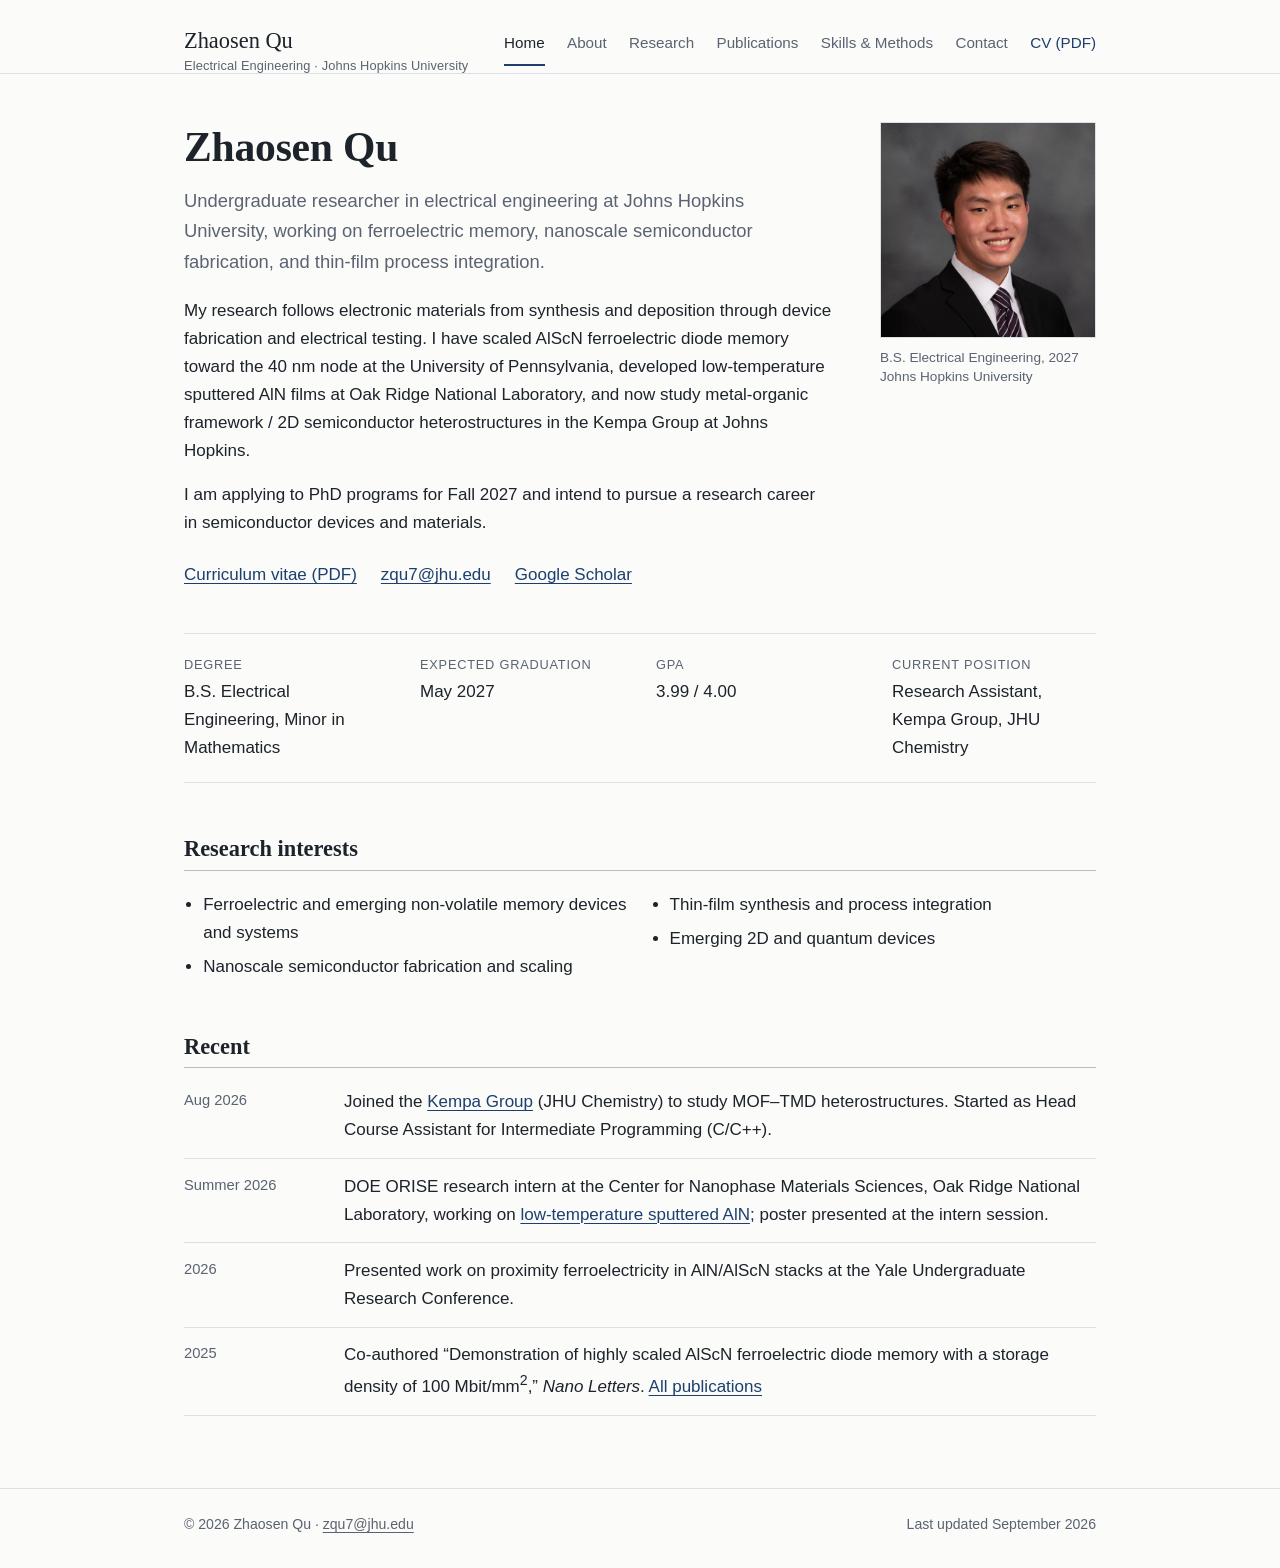
==== commit 07d662c4: "Restructure site into separate academic pages Replace the single-page scrolling layout with six page" ====
--- a/index.html
+++ b/index.html
@@ -3,28 +3,23 @@
 <head>
   <meta charset="utf-8">
   <meta name="viewport" content="width=device-width, initial-scale=1">
-  <title>Zhaosen Qu | Electronic Materials Researcher at Johns Hopkins</title>
-  <meta name="description" content="Zhaosen Qu is a Johns Hopkins electrical engineering researcher working on electronic materials, nanoscale semiconductor devices, and process integration.">
+  <title>Zhaosen Qu | Electrical Engineering Researcher, Johns Hopkins University</title>
+  <meta name="description" content="Zhaosen Qu is an electrical engineering undergraduate researcher at Johns Hopkins University working on ferroelectric memory, nanoscale semiconductor fabrication, and thin-film process integration.">
   <meta name="author" content="Zhaosen Qu">
-  <meta name="robots" content="index, follow, max-image-preview:large, max-snippet:-1, max-video-preview:-1">
-  <meta name="theme-color" content="#f7f8fa">
+  <meta name="robots" content="index, follow, max-image-preview:large">
   <link rel="canonical" href="https://zhaosenqu.github.io/">
-  <link rel="icon" type="image/png" sizes="192x192" href="/assets/favicon.png">
-  <link rel="apple-touch-icon" href="/assets/favicon.png">
+  <link rel="icon" type="image/png" sizes="192x192" href="assets/favicon.png">
+  <link rel="apple-touch-icon" href="assets/favicon.png">
+  <meta name="theme-color" content="#fbfbf9">
 
   <meta property="og:type" content="profile">
+  <meta property="og:site_name" content="Zhaosen Qu">
   <meta property="og:url" content="https://zhaosenqu.github.io/">
-  <meta property="og:site_name" content="Zhaosen Qu">
-  <meta property="og:title" content="Zhaosen Qu | Electronic Materials Researcher at Johns Hopkins">
-  <meta property="og:description" content="Research at the interface of electronic materials, nanoscale devices, and process integration.">
+  <meta property="og:title" content="Zhaosen Qu | Electrical Engineering Researcher">
+  <meta property="og:description" content="Ferroelectric memory, nanoscale semiconductor fabrication, and thin-film process integration.">
   <meta property="og:image" content="https://zhaosenqu.github.io/assets/profile.jpg">
-  <meta property="og:image:width" content="600">
-  <meta property="og:image:height" content="600">
   <meta property="og:image:alt" content="Portrait of Zhaosen Qu">
   <meta name="twitter:card" content="summary">
-  <meta name="twitter:title" content="Zhaosen Qu | Electronic Materials Researcher at Johns Hopkins">
-  <meta name="twitter:description" content="Research at the interface of electronic materials, nanoscale devices, and process integration.">
-  <meta name="twitter:image" content="https://zhaosenqu.github.io/assets/profile.jpg">
 
   <script type="application/ld+json">
   {
@@ -34,37 +29,26 @@
         "@type": "WebSite",
         "@id": "https://zhaosenqu.github.io/#website",
         "url": "https://zhaosenqu.github.io/",
-        "name": "Zhaosen Qu",
-        "description": "Research profile of Zhaosen Qu"
+        "name": "Zhaosen Qu"
       },
       {
         "@type": "ProfilePage",
-        "@id": "https://zhaosenqu.github.io/#profile",
         "url": "https://zhaosenqu.github.io/",
-        "name": "Zhaosen Qu | Electronic Materials Researcher at Johns Hopkins",
-        "dateModified": "2026-09-16",
+        "name": "Zhaosen Qu",
+        "dateModified": "2026-09-26",
         "isPartOf": {"@id": "https://zhaosenqu.github.io/#website"},
-        "mainEntity": {"@id": "https://zhaosenqu.github.io/#zhaosen-qu"},
-        "hasPart": [
-          {"@id": "https://doi.org/10.1021/acs.nanolett.5c02961"},
-          {"@id": "https://doi.org/10.1016/j.msea.2025.149163"}
-        ]
+        "mainEntity": {"@id": "https://zhaosenqu.github.io/#person"}
       },
       {
         "@type": "Person",
-        "@id": "https://zhaosenqu.github.io/#zhaosen-qu",
+        "@id": "https://zhaosenqu.github.io/#person",
         "name": "Zhaosen Qu",
         "url": "https://zhaosenqu.github.io/",
-        "mainEntityOfPage": {"@id": "https://zhaosenqu.github.io/#profile"},
         "image": "https://zhaosenqu.github.io/assets/profile.jpg",
-        "email": "zqu7@jhu.edu",
+        "email": "mailto:zqu7@jhu.edu",
         "jobTitle": "Undergraduate Researcher",
-        "description": "Electrical engineering researcher studying electronic materials, nanoscale semiconductor devices, and process integration.",
-        "affiliation": {
-          "@type": "CollegeOrUniversity",
-          "name": "Johns Hopkins University",
-          "url": "https://www.jhu.edu/"
-        },
+        "affiliation": {"@type": "CollegeOrUniversity", "name": "Johns Hopkins University", "url": "https://www.jhu.edu/"},
+        "alumniOf": {"@type": "CollegeOrUniversity", "name": "Johns Hopkins University"},
         "sameAs": [
           "https://www.linkedin.com/in/zmqu",
           "https://scholar.google.com/citations?user=ak2ocAkAAAAJ&hl=en",
@@ -72,267 +56,103 @@
         ],
         "knowsAbout": [
           "Ferroelectric memory",
+          "AlScN ferroelectric diodes",
+          "Aluminum nitride thin films",
           "Semiconductor nanofabrication",
-          "AlScN ferroelectric devices",
-          "AlN thin films",
-          "Two-dimensional semiconductor heterostructures",
-          "Electronic materials",
-          "Semiconductor process integration"
+          "Thin-film deposition",
+          "2D material heterostructures",
+          "Materials characterization"
         ]
-      },
-      {
-        "@type": "ScholarlyArticle",
-        "@id": "https://doi.org/10.1021/acs.nanolett.5c02961",
-        "name": "Demonstration of highly scaled AlScN ferroelectric diode memory with a storage density of 100 Mbit/mm2",
-        "datePublished": "2025",
-        "isPartOf": {"@type": "Periodical", "name": "Nano Letters"},
-        "author": {"@id": "https://zhaosenqu.github.io/#zhaosen-qu"},
-        "sameAs": "https://doi.org/10.1021/acs.nanolett.5c02961"
-      },
-      {
-        "@type": "ScholarlyArticle",
-        "@id": "https://doi.org/10.1016/j.msea.2025.149163",
-        "name": "Revealing bulk-like properties in freestanding PVD copper foils",
-        "datePublished": "2025",
-        "isPartOf": {"@type": "Periodical", "name": "Materials Science and Engineering: A"},
-        "author": {"@id": "https://zhaosenqu.github.io/#zhaosen-qu"},
-        "sameAs": "https://doi.org/10.1016/j.msea.2025.149163"
       }
     ]
   }
   </script>
-  <link rel="stylesheet" href="styles.css">
+  <link rel="stylesheet" href="css/site.css">
 </head>
 <body>
-  <a class="skip-link" href="#main">Skip to content</a>
+  <a class="skip-link" href="#main">Skip to main content</a>
 
-  <header class="site-header" id="top">
-    <nav class="nav-wrap" aria-label="Primary navigation">
-      <a class="monogram" href="#top" aria-label="Zhaosen Qu, home">ZQ<span aria-hidden="true">/</span></a>
-      <button class="nav-toggle" id="navToggle" type="button" aria-expanded="false" aria-controls="navLinks">
-        <span class="sr-only">Open navigation</span>
-        <span aria-hidden="true">Menu</span>
-      </button>
-      <div class="nav-links" id="navLinks">
-        <a href="#research">Research</a>
-        <a href="#publications">Publications</a>
-        <a href="#background">Background</a>
-        <a class="cv-link" href="assets/gradCV_Qu.pdf" target="_blank" rel="noopener">CV <span aria-hidden="true">↗</span></a>
-      </div>
-    </nav>
+  <header class="site-header">
+    <div class="container header-inner">
+      <p class="site-name"><a href="./">Zhaosen Qu</a><small>Electrical Engineering · Johns Hopkins University</small></p>
+      <nav aria-label="Main">
+        <ul class="nav-list">
+          <li><a href="./" aria-current="page">Home</a></li>
+          <li><a href="about.html">About</a></li>
+          <li><a href="research.html">Research</a></li>
+          <li><a href="publications.html">Publications</a></li>
+          <li><a href="skills.html">Skills &amp; Methods</a></li>
+          <li><a href="contact.html">Contact</a></li>
+          <li><a class="nav-cv" href="assets/gradCV_Qu.pdf">CV (PDF)</a></li>
+        </ul>
+      </nav>
+    </div>
   </header>
 
-  <main id="main">
-    <section class="hero" aria-labelledby="hero-title">
-      <div class="page hero-layout">
-        <div class="hero-marker" aria-hidden="true">
-          <span>01</span>
-          <span>Profile</span>
-        </div>
-
-        <div class="hero-copy">
-          <p class="kicker">Electrical Engineering · Johns Hopkins University</p>
-          <h1 id="hero-title">Zhaosen<br>Qu</h1>
-          <p class="hero-thesis">I study how electronic materials become reliable devices.</p>
-          <p class="hero-intro">My work follows materials from synthesis and processing through nanofabrication and electrical characterization. I am especially interested in emerging memory, wide-bandgap nitrides, and two-dimensional semiconductor heterostructures.</p>
-          <div class="hero-actions">
-            <a class="text-link primary-link" href="assets/gradCV_Qu.pdf" target="_blank" rel="noopener">Curriculum vitae <span aria-hidden="true">↗</span></a>
-            <a class="text-link" href="mailto:zqu7@jhu.edu">zqu7@jhu.edu</a>
-          </div>
-          <p class="availability">Prospective PhD researcher · Fall 2027</p>
-        </div>
-
-        <figure class="portrait">
-          <img src="assets/profile.jpg" alt="Portrait of Zhaosen Qu" width="600" height="600" fetchpriority="high">
-          <figcaption>
-            <span>Undergraduate researcher</span>
-            <span>Baltimore, MD</span>
-          </figcaption>
-        </figure>
+  <main id="main" class="container">
+    <section class="intro" aria-labelledby="page-title">
+      <div class="intro-text">
+        <h1 id="page-title">Zhaosen Qu</h1>
+        <p class="lede">Undergraduate researcher in electrical engineering at Johns Hopkins University, working on ferroelectric memory, nanoscale semiconductor fabrication, and thin-film process integration.</p>
+        <p>My research follows electronic materials from synthesis and deposition through device fabrication and electrical testing. I have scaled AlScN ferroelectric diode memory toward the 40&nbsp;nm node at the University of Pennsylvania, developed low-temperature sputtered AlN films at Oak Ridge National Laboratory, and now study metal-organic framework / 2D semiconductor heterostructures in the Kempa Group at Johns Hopkins.</p>
+        <p>I am applying to PhD programs for Fall 2027 and intend to pursue a research career in semiconductor devices and materials.</p>
+        <ul class="link-row">
+          <li><a href="assets/gradCV_Qu.pdf">Curriculum vitae (PDF)</a></li>
+          <li><a href="mailto:zqu7@jhu.edu">zqu7@jhu.edu</a></li>
+          <li><a href="https://scholar.google.com/citations?user=ak2ocAkAAAAJ&amp;hl=en" rel="me">Google Scholar</a></li>
+        </ul>
       </div>
-
-      <div class="page profile-facts" aria-label="Academic profile">
-        <p><span>Degree</span>B.S. Electrical Engineering<br>Minor in Mathematics</p>
-        <p><span>Graduation</span>May 2027</p>
-        <p><span>GPA</span>3.99 / 4.00</p>
-        <p><span>Current group</span>Kempa Group, JHU</p>
-      </div>
+      <figure class="portrait">
+        <img src="assets/profile.jpg" alt="Portrait of Zhaosen Qu" width="600" height="600" fetchpriority="high">
+        <figcaption>B.S. Electrical Engineering, 2027<br>Johns Hopkins University</figcaption>
+      </figure>
     </section>
 
-    <section class="section research-section" id="research" aria-labelledby="research-title">
-      <div class="page section-grid">
-        <header class="section-label">
-          <p>02 / Research</p>
-          <h2 id="research-title">Three problems I have worked on</h2>
-        </header>
+    <dl class="facts" aria-label="Summary">
+      <div><dt>Degree</dt><dd>B.S. Electrical Engineering, Minor in Mathematics</dd></div>
+      <div><dt>Expected graduation</dt><dd>May 2027</dd></div>
+      <div><dt>GPA</dt><dd>3.99 / 4.00</dd></div>
+      <div><dt>Current position</dt><dd>Research Assistant, Kempa Group, JHU Chemistry</dd></div>
+    </dl>
 
-        <div class="research-list">
-          <article class="research-item">
-            <div class="item-number" aria-hidden="true">A</div>
-            <div class="research-copy">
-              <p class="meta-line">Current · Kempa Group, Johns Hopkins</p>
-              <h3>Can a programmable framework reshape the electronic landscape of a 2D semiconductor?</h3>
-              <p>I synthesize bulk and few-layer metal-organic frameworks by chemical vapor deposition, transfer them onto monolayer transition-metal dichalcogenides, and examine heterostructure morphology and optical response.</p>
-              <p class="methods">CVD · layer transfer · AFM · optical spectroscopy</p>
-            </div>
-          </article>
-
-          <article class="research-item">
-            <div class="item-number" aria-hidden="true">B</div>
-            <div class="research-copy">
-              <p class="meta-line">2025 · Singh REU, University of Pennsylvania</p>
-              <h3>What limits ferroelectric memory when the device is scaled to tens of nanometers?</h3>
-              <p>I fabricated AlScN ferroelectric diodes down to the 40 nm node and measured their switching, leakage, and reliability. Contact engineering lowered the coercive field by 20% and leakage current by 10×; the work contributed to a <em>Nano Letters</em> article.</p>
-              <p class="methods">E-beam lithography · PVD · RIE · lift-off · P–E and I–V measurement</p>
-            </div>
-          </article>
-
-          <article class="research-item">
-            <div class="item-number" aria-hidden="true">C</div>
-            <div class="research-copy">
-              <p class="meta-line">2026 · DOE ORISE, Oak Ridge National Laboratory</p>
-              <h3>How can crystalline AlN be integrated within a lower thermal budget?</h3>
-              <p>I studied nitrided interlayers for reactively sputtered AlN on plasma-treated SiO<sub>2</sub>. Sapphire controls and structural measurements helped separate substrate and process effects in a 350 °C route intended for photonic integration.</p>
-              <p class="methods">Reactive sputtering · XRD · AFM · Raman spectroscopy</p>
-            </div>
-          </article>
-        </div>
-      </div>
+    <section class="section" aria-labelledby="interests-title">
+      <h2 id="interests-title">Research interests</h2>
+      <ul class="interest-list">
+        <li>Ferroelectric and emerging non-volatile memory devices and systems</li>
+        <li>Nanoscale semiconductor fabrication and scaling</li>
+        <li>Thin-film synthesis and process integration</li>
+        <li>Emerging 2D and quantum devices</li>
+      </ul>
     </section>
 
-    <section class="section publications-section" id="publications" aria-labelledby="publications-title">
-      <div class="page section-grid">
-        <header class="section-label inverted">
-          <p>03 / Publications</p>
-          <h2 id="publications-title">Published work &amp; manuscripts</h2>
-          <div class="profile-links">
-            <a href="https://scholar.google.com/citations?user=ak2ocAkAAAAJ&hl=en" target="_blank" rel="me noopener">Google Scholar ↗</a>
-            <a href="https://orcid.org/0009-0001-0894-4343" target="_blank" rel="me noopener">ORCID ↗</a>
-          </div>
-        </header>
-
-        <ol class="publication-list">
-          <li>
-            <article>
-              <p class="pub-status">Published · 2025</p>
-              <h3>Demonstration of highly scaled AlScN ferroelectric diode memory with a storage density of 100 Mbit/mm<sup>2</sup></h3>
-              <p class="authors">Z. Hu, H. Cho, R. K. Rai, K. Bao, Y. Zhang, <strong>Z. Qu</strong>, et al.</p>
-              <p class="citation"><em>Nano Letters</em> 25(37), 13748–13755 · <a href="https://doi.org/10.1021/acs.nanolett.5c02961" target="_blank" rel="noopener">DOI ↗</a></p>
-            </article>
-          </li>
-          <li>
-            <article>
-              <p class="pub-status">Published · 2025</p>
-              <h3>Revealing bulk-like properties in freestanding PVD copper foils</h3>
-              <p class="authors">R. Berlia, C. Singh, <strong>Z. Qu</strong>, R. T. Mehta, T. P. Weihs</p>
-              <p class="citation"><em>Materials Science and Engineering: A</em> 947, 149163 · <a href="https://doi.org/10.1016/j.msea.2025.149163" target="_blank" rel="noopener">DOI ↗</a></p>
-            </article>
-          </li>
-          <li>
-            <article>
-              <p class="pub-status">In preparation · Co-first author</p>
-              <h3>Optimization of nitrided buffer layers on plasma-treated SiO<sub>2</sub> for reactively sputtered AlN films</h3>
-              <p class="authors"><strong>Z. Qu</strong><sup>*</sup>, S. Gellerup<sup>*</sup>, K. P. Kelley · <sup>*</sup>Equal contribution</p>
-              <p class="citation">In preparation for <em>APL Materials</em>, 2026</p>
-            </article>
-          </li>
-          <li>
-            <article>
-              <p class="pub-status">Under review · 2026</p>
-              <h3>Combinatorial mapping of composition–processing–property relationships in precipitation-strengthened Cu–Ti alloys</h3>
-              <p class="authors">R. Berlia, <strong>Z. Qu</strong>, Y. Sun, R. T. Mehta, T. P. Weihs</p>
-              <p class="citation"><em>Materials Science and Engineering: A</em></p>
-            </article>
-          </li>
-        </ol>
-      </div>
-    </section>
-
-    <section class="section background-section" id="background" aria-labelledby="background-title">
-      <div class="page section-grid">
-        <header class="section-label">
-          <p>04 / Background</p>
-          <h2 id="background-title">Research, engineering &amp; teaching</h2>
-        </header>
-
-        <div>
-          <div class="timeline" aria-label="Research and engineering experience">
-            <article>
-              <p class="timeline-date">Aug 2026—present</p>
-              <div><h3>Undergraduate Research Assistant</h3><p>Kempa Group · Johns Hopkins University</p></div>
-            </article>
-            <article>
-              <p class="timeline-date">May—Aug 2026</p>
-              <div><h3>DOE ORISE Research Student Intern</h3><p>Center for Nanophase Materials Sciences · Oak Ridge National Laboratory</p></div>
-            </article>
-            <article>
-              <p class="timeline-date">Dec 2024—May 2026</p>
-              <div><h3>Undergraduate Research Assistant</h3><p>Weihs Group · Johns Hopkins University</p></div>
-            </article>
-            <article>
-              <p class="timeline-date">May—Aug 2025</p>
-              <div><h3>NSF Singh REU Intern</h3><p>Device Research and Engineering Laboratory · University of Pennsylvania</p></div>
-            </article>
-            <article>
-              <p class="timeline-date">Jun—Jul 2023</p>
-              <div><h3>Electrical Engineering Intern · SPHEREx</h3><p>Space Radiation Laboratory · California Institute of Technology</p></div>
-            </article>
-          </div>
-
-          <div class="background-notes">
-            <article>
-              <p class="note-label">Education</p>
-              <h3>Johns Hopkins University</h3>
-              <p>B.S. Electrical Engineering, Minor in Mathematics · Expected May 2027 · GPA 3.99/4.00 · Dean’s List</p>
-            </article>
-            <article>
-              <p class="note-label">Teaching</p>
-              <h3>Head Course Assistant</h3>
-              <p>Intermediate Programming (C/C++), 2026—present. Previous course-assistant roles in linear algebra, calculus, physics, and programming.</p>
-            </article>
-          </div>
-        </div>
-      </div>
-    </section>
-
-    <section class="methods-section" aria-labelledby="methods-title">
-      <div class="page methods-layout">
-        <div>
-          <p class="section-number">05 / Methods</p>
-          <h2 id="methods-title">A materials-to-device toolkit</h2>
-        </div>
-        <dl class="methods-list">
-          <div><dt>Build</dt><dd>Reactive sputtering, CVD, electron-beam lithography, photolithography, RIE, evaporation, lift-off</dd></div>
-          <div><dt>Inspect</dt><dd>XRD, SEM, EBSD, AFM, Raman and optical spectroscopy, microhardness</dd></div>
-          <div><dt>Measure</dt><dd>Keithley SMUs, I–V, P–E hysteresis, accelerated stress testing, bench electronics</dd></div>
-          <div><dt>Compute</dt><dd>Python, C/C++, MATLAB, SystemVerilog, Cadence Virtuoso, Altium Designer, Xilinx Vivado</dd></div>
-        </dl>
-      </div>
-    </section>
-
-    <section class="contact" aria-labelledby="contact-title">
-      <div class="page contact-layout">
-        <div>
-          <p class="section-number">06 / Contact</p>
-          <h2 id="contact-title">Thank you for reading.</h2>
-          <p>I welcome conversations about doctoral research in electronic materials and semiconductor devices.</p>
-        </div>
-        <div class="contact-links">
-          <a href="mailto:zqu7@jhu.edu"><span>Email</span><strong>zqu7@jhu.edu</strong></a>
-          <a href="assets/gradCV_Qu.pdf" target="_blank" rel="noopener"><span>Document</span><strong>Curriculum vitae ↗</strong></a>
-          <a href="https://www.linkedin.com/in/zmqu" target="_blank" rel="me noopener"><span>Profile</span><strong>LinkedIn ↗</strong></a>
-        </div>
-      </div>
+    <section class="section" aria-labelledby="news-title">
+      <h2 id="news-title">Recent</h2>
+      <ul class="news">
+        <li>
+          <time datetime="2026-08">Aug 2026</time>
+          <span>Joined the <a href="research.html#mof-tmd">Kempa Group</a> (JHU Chemistry) to study MOF–TMD heterostructures. Started as Head Course Assistant for Intermediate Programming (C/C++).</span>
+        </li>
+        <li>
+          <time datetime="2026-05">Summer 2026</time>
+          <span>DOE ORISE research intern at the Center for Nanophase Materials Sciences, Oak Ridge National Laboratory, working on <a href="research.html#aln">low-temperature sputtered AlN</a>; poster presented at the intern session.</span>
+        </li>
+        <li>
+          <time datetime="2026">2026</time>
+          <span>Presented work on proximity ferroelectricity in AlN/AlScN stacks at the Yale Undergraduate Research Conference.</span>
+        </li>
+        <li>
+          <time datetime="2025">2025</time>
+          <span>Co-authored “Demonstration of highly scaled AlScN ferroelectric diode memory with a storage density of 100&nbsp;Mbit/mm<sup>2</sup>,” <em>Nano Letters</em>. <a href="publications.html">All publications</a></span>
+        </li>
+      </ul>
     </section>
   </main>
 
   <footer class="site-footer">
-    <div class="page">
-      <p>© <span id="year">2026</span> Zhaosen Qu</p>
+    <div class="container footer-inner">
+      <p>© 2026 Zhaosen Qu · <a href="mailto:zqu7@jhu.edu">zqu7@jhu.edu</a></p>
       <p>Last updated September 2026</p>
     </div>
   </footer>
-
-  <script src="script.js"></script>
 </body>
 </html>
--- a/css/site.css
+++ b/css/site.css
@@ -0,0 +1,450 @@
+/* Zhaosen Qu — academic site stylesheet */
+
+:root {
+  --bg: #fbfbf9;
+  --text: #1d232b;
+  --muted: #5a6371;
+  --rule: #dcdfe3;
+  --rule-strong: #b9bec5;
+  --accent: #1c3f6e;
+  --accent-hover: #0f2747;
+  --serif: "Iowan Old Style", "Palatino Linotype", Palatino, "Book Antiqua", Georgia, serif;
+  --sans: -apple-system, BlinkMacSystemFont, "Segoe UI", Roboto, "Helvetica Neue", Arial, sans-serif;
+  --measure: 42rem;
+  --wide: 60rem;
+  color-scheme: light;
+}
+
+@media (prefers-color-scheme: dark) {
+  :root {
+    --bg: #15191e;
+    --text: #e3e6ea;
+    --muted: #a2abb7;
+    --rule: #2d343d;
+    --rule-strong: #46505c;
+    --accent: #93b4dd;
+    --accent-hover: #c2d5ee;
+    color-scheme: dark;
+  }
+}
+
+*,
+*::before,
+*::after { box-sizing: border-box; }
+
+html { -webkit-text-size-adjust: 100%; }
+
+body {
+  margin: 0;
+  background: var(--bg);
+  color: var(--text);
+  font-family: var(--sans);
+  font-size: 1.0625rem;
+  line-height: 1.65;
+}
+
+img { max-width: 100%; height: auto; display: block; }
+
+a {
+  color: var(--accent);
+  text-decoration: underline;
+  text-decoration-thickness: 1px;
+  text-underline-offset: 0.18em;
+  transition: color 0.15s ease;
+}
+a:hover { color: var(--accent-hover); }
+
+:focus-visible {
+  outline: 2px solid var(--accent);
+  outline-offset: 2px;
+}
+
+@media (prefers-reduced-motion: reduce) {
+  * { transition: none !important; }
+}
+
+.skip-link {
+  position: absolute;
+  left: 1rem;
+  top: -3rem;
+  padding: 0.5rem 0.75rem;
+  background: var(--bg);
+  border: 1px solid var(--accent);
+  z-index: 10;
+}
+.skip-link:focus { top: 1rem; }
+
+.container {
+  max-width: var(--wide);
+  margin-inline: auto;
+  padding-inline: 1.5rem;
+}
+
+/* ---------- Header & navigation ---------- */
+
+.site-header { border-bottom: 1px solid var(--rule); }
+
+.header-inner {
+  display: flex;
+  flex-wrap: wrap;
+  align-items: baseline;
+  justify-content: space-between;
+  gap: 0.5rem 2rem;
+  padding-block: 1.25rem 0;
+}
+
+.site-name {
+  margin: 0;
+  font-family: var(--serif);
+  font-size: 1.4rem;
+  line-height: 1.2;
+}
+.site-name a { color: var(--text); text-decoration: none; }
+.site-name small {
+  display: block;
+  font-family: var(--sans);
+  font-size: 0.8rem;
+  color: var(--muted);
+  letter-spacing: 0.01em;
+  margin-top: 0.2rem;
+}
+
+.nav-list {
+  display: flex;
+  flex-wrap: wrap;
+  gap: 0 1.4rem;
+  margin: 0;
+  padding: 0;
+  list-style: none;
+  font-size: 0.95rem;
+}
+.nav-list a {
+  display: inline-block;
+  padding-block: 0.6rem;
+  color: var(--muted);
+  text-decoration: none;
+  border-bottom: 2px solid transparent;
+  transition: color 0.15s ease, border-color 0.15s ease;
+}
+.nav-list a:hover { color: var(--text); }
+.nav-list a[aria-current="page"] {
+  color: var(--text);
+  border-bottom-color: var(--accent);
+}
+.nav-list .nav-cv { color: var(--accent); }
+
+/* ---------- Page structure ---------- */
+
+main { padding-block: 3rem 4.5rem; }
+
+.page-header { margin-bottom: 2.75rem; }
+
+h1, h2, h3 {
+  font-family: var(--serif);
+  font-weight: 600;
+  line-height: 1.25;
+  color: var(--text);
+}
+
+h1 {
+  font-size: clamp(2rem, 1.6rem + 1.6vw, 2.6rem);
+  margin: 0 0 0.75rem;
+  letter-spacing: -0.005em;
+}
+
+h2 {
+  font-size: 1.4rem;
+  margin: 0 0 1.25rem;
+  padding-bottom: 0.4rem;
+  border-bottom: 1px solid var(--rule-strong);
+}
+
+h3 {
+  font-size: 1.12rem;
+  margin: 0 0 0.35rem;
+}
+
+p { margin: 0 0 1rem; }
+
+.lede {
+  font-size: 1.15rem;
+  color: var(--muted);
+  max-width: var(--measure);
+  margin: 0;
+}
+
+.section { margin-top: 3.25rem; }
+.section:first-child { margin-top: 0; }
+
+.prose { max-width: var(--measure); }
+.prose ul { padding-left: 1.2rem; }
+
+.muted { color: var(--muted); }
+.small { font-size: 0.9rem; }
+.table-note { margin-top: 0.75rem; }
+address { font-style: normal; }
+
+.eyebrow {
+  font-size: 0.8rem;
+  letter-spacing: 0.08em;
+  text-transform: uppercase;
+  color: var(--muted);
+  margin: 0 0 0.5rem;
+}
+
+.link-row {
+  display: flex;
+  flex-wrap: wrap;
+  gap: 0.5rem 1.5rem;
+  margin: 1.5rem 0 0;
+  padding: 0;
+  list-style: none;
+}
+
+/* ---------- Home ---------- */
+
+.intro {
+  display: grid;
+  grid-template-columns: minmax(0, 1fr) 13.5rem;
+  gap: 3rem;
+  align-items: start;
+}
+
+.intro-text p { max-width: var(--measure); }
+.intro-text .lede { margin-bottom: 1.25rem; }
+
+.portrait { margin: 0; }
+.portrait img {
+  width: 100%;
+  aspect-ratio: 1;
+  object-fit: cover;
+  border: 1px solid var(--rule);
+}
+.portrait figcaption {
+  font-size: 0.85rem;
+  color: var(--muted);
+  margin-top: 0.6rem;
+  line-height: 1.45;
+}
+
+.facts {
+  display: grid;
+  grid-template-columns: repeat(auto-fit, minmax(11rem, 1fr));
+  gap: 1.25rem 2rem;
+  margin: 2.75rem 0 0;
+  padding: 1.25rem 0;
+  border-block: 1px solid var(--rule);
+}
+.facts div { min-width: 0; }
+.facts dt {
+  font-size: 0.8rem;
+  letter-spacing: 0.06em;
+  text-transform: uppercase;
+  color: var(--muted);
+}
+.facts dd { margin: 0.15rem 0 0; }
+
+.news {
+  margin: 0;
+  padding: 0;
+  list-style: none;
+}
+.news li {
+  display: grid;
+  grid-template-columns: 8.5rem minmax(0, 1fr);
+  gap: 1.5rem;
+  padding: 0.85rem 0;
+  border-bottom: 1px solid var(--rule);
+}
+.news li:first-child { padding-top: 0; }
+.news time {
+  color: var(--muted);
+  font-size: 0.92rem;
+  font-variant-numeric: tabular-nums;
+}
+
+.interest-list {
+  columns: 2 18rem;
+  column-gap: 2.5rem;
+  padding-left: 1.2rem;
+  margin: 0;
+}
+.interest-list li { break-inside: avoid; margin-bottom: 0.4rem; }
+
+/* ---------- Entries (experience, projects) ---------- */
+
+.entry {
+  padding-block: 1.1rem;
+  border-bottom: 1px solid var(--rule);
+}
+.entry:first-of-type { padding-top: 0; }
+.entry:last-child { border-bottom: 0; }
+
+.entry-head {
+  display: flex;
+  flex-wrap: wrap;
+  justify-content: space-between;
+  gap: 0 1.5rem;
+  align-items: baseline;
+}
+.entry-head h3 { margin: 0; }
+.entry-date {
+  color: var(--muted);
+  font-size: 0.92rem;
+  white-space: nowrap;
+  font-variant-numeric: tabular-nums;
+}
+.entry-role {
+  font-style: italic;
+  color: var(--muted);
+  margin: 0.1rem 0 0.5rem;
+}
+.entry ul { margin: 0.25rem 0 0; padding-left: 1.2rem; max-width: var(--measure); }
+.entry li { margin-bottom: 0.3rem; }
+.entry p:last-child { margin-bottom: 0; }
+
+/* ---------- Research projects ---------- */
+
+.project { margin-top: 3.5rem; }
+.project h2 { border-bottom: 0; padding-bottom: 0; margin-bottom: 0.4rem; }
+.project-meta {
+  color: var(--muted);
+  font-size: 0.95rem;
+  margin: 0 0 1.1rem;
+  padding-bottom: 0.8rem;
+  border-bottom: 1px solid var(--rule-strong);
+}
+.project-body { max-width: var(--measure); }
+.project-body h3 {
+  font-family: var(--sans);
+  font-size: 0.8rem;
+  font-weight: 600;
+  letter-spacing: 0.08em;
+  text-transform: uppercase;
+  color: var(--muted);
+  margin: 1.4rem 0 0.4rem;
+}
+.project-body ul { padding-left: 1.2rem; margin: 0; }
+.project-body li { margin-bottom: 0.35rem; }
+
+.toc {
+  margin: 0;
+  padding-left: 1.2rem;
+}
+.toc li { margin-bottom: 0.3rem; }
+
+/* ---------- Publications ---------- */
+
+.pub-list {
+  margin: 0;
+  padding-left: 2rem;
+}
+.pub-list li {
+  padding-left: 0.4rem;
+  margin-bottom: 1.4rem;
+  max-width: 48rem;
+}
+.pub-list li::marker { color: var(--muted); font-variant-numeric: tabular-nums; }
+.pub-title { font-weight: 600; display: block; }
+.pub-authors, .pub-venue { display: block; }
+.pub-authors strong { font-weight: 700; }
+.pub-venue { color: var(--muted); }
+.pub-status {
+  display: inline-block;
+  font-size: 0.78rem;
+  letter-spacing: 0.06em;
+  text-transform: uppercase;
+  color: var(--muted);
+  margin-bottom: 0.1rem;
+}
+
+/* ---------- Tables ---------- */
+
+.table-wrap { overflow-x: auto; }
+
+table {
+  width: 100%;
+  border-collapse: collapse;
+  font-size: 0.97rem;
+}
+caption {
+  text-align: left;
+  color: var(--muted);
+  font-size: 0.92rem;
+  padding-bottom: 0.6rem;
+}
+th, td {
+  text-align: left;
+  vertical-align: top;
+  padding: 0.65rem 1rem 0.65rem 0;
+  border-bottom: 1px solid var(--rule);
+}
+thead th {
+  font-size: 0.8rem;
+  letter-spacing: 0.06em;
+  text-transform: uppercase;
+  color: var(--muted);
+  font-weight: 600;
+  border-bottom: 1px solid var(--rule-strong);
+}
+tbody th { font-weight: 600; width: 26%; }
+td:last-child { color: var(--muted); white-space: nowrap; padding-right: 0; }
+
+/* ---------- Definition lists (skills, contact) ---------- */
+
+.def-list { margin: 0; }
+.def-list div {
+  display: grid;
+  grid-template-columns: 11rem minmax(0, 1fr);
+  gap: 1.5rem;
+  padding: 0.8rem 0;
+  border-bottom: 1px solid var(--rule);
+}
+.def-list div:first-child { padding-top: 0; }
+.def-list dt { font-weight: 600; }
+.def-list dd { margin: 0; }
+
+/* ---------- Footer ---------- */
+
+.site-footer {
+  border-top: 1px solid var(--rule);
+  font-size: 0.88rem;
+  color: var(--muted);
+}
+.footer-inner {
+  display: flex;
+  flex-wrap: wrap;
+  justify-content: space-between;
+  gap: 0.5rem 2rem;
+  padding-block: 1.5rem 2rem;
+}
+.footer-inner p { margin: 0; }
+.site-footer a { color: var(--muted); }
+.site-footer a:hover { color: var(--text); }
+
+/* ---------- Small screens ---------- */
+
+@media (max-width: 720px) {
+  body { font-size: 1rem; }
+  .container { padding-inline: 1.125rem; }
+  main { padding-block: 2.25rem 3.5rem; }
+  .header-inner { flex-direction: column; gap: 0.25rem; }
+  .nav-list { gap: 0 1.1rem; }
+  .intro { grid-template-columns: 1fr; gap: 1.75rem; }
+  .portrait { max-width: 11rem; order: -1; }
+  .news li { grid-template-columns: 1fr; gap: 0.1rem; }
+  .def-list div { grid-template-columns: 1fr; gap: 0.2rem; }
+  .pub-list { padding-left: 1.5rem; }
+
+  /* Stack technique tables into one block per row */
+  .stack-table thead { position: absolute; width: 1px; height: 1px; overflow: hidden; clip: rect(0 0 0 0); }
+  .stack-table tr { display: block; padding: 0.75rem 0; border-bottom: 1px solid var(--rule); }
+  .stack-table th, .stack-table td { display: block; width: auto; padding: 0; border: 0; white-space: normal; }
+  .stack-table td:last-child { font-size: 0.9rem; margin-top: 0.2rem; }
+}
+
+@media print {
+  .site-header nav, .skip-link { display: none; }
+  body { background: #fff; color: #000; }
+  a { color: #000; }
+}
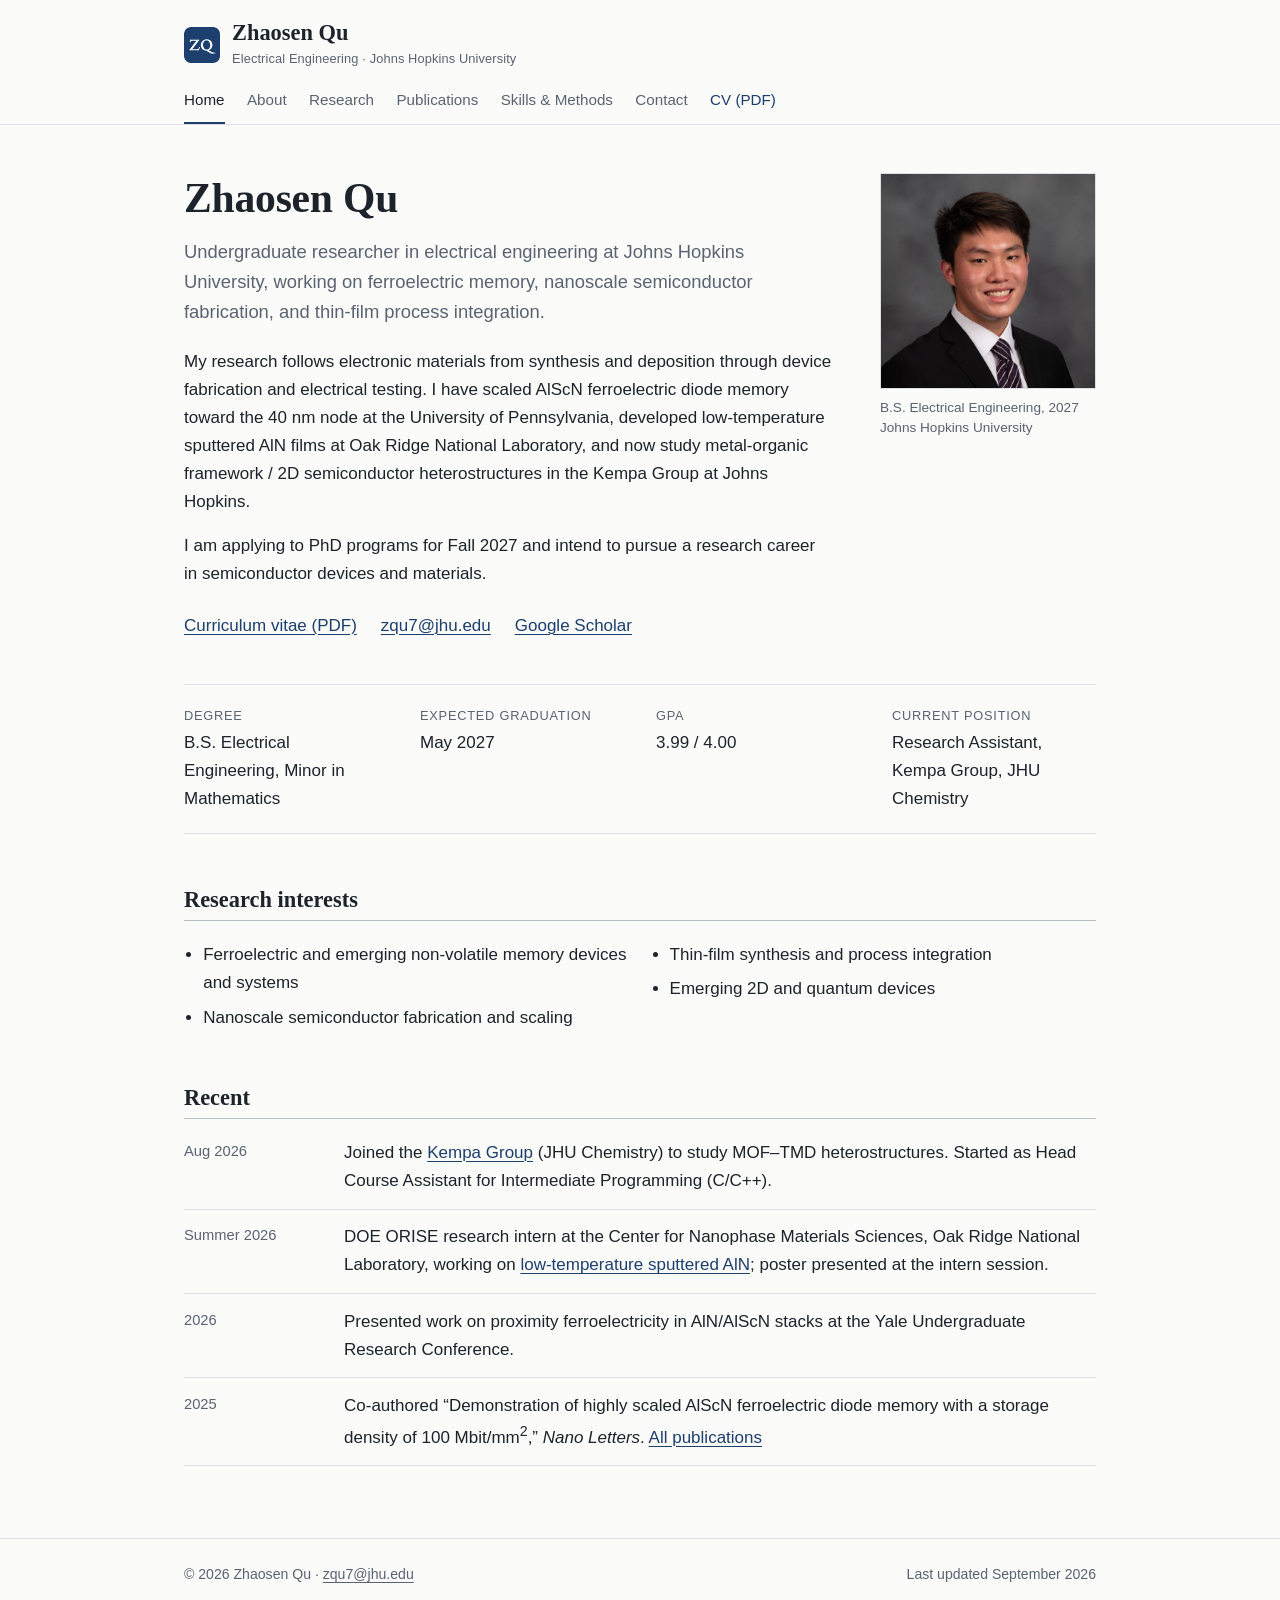
==== commit dac05318: "Add ZQ monogram logo and strengthen site-name signals - Replace the old chip favicon with a navy ZQ " ====
--- a/index.html
+++ b/index.html
@@ -8,12 +8,17 @@
   <meta name="author" content="Zhaosen Qu">
   <meta name="robots" content="index, follow, max-image-preview:large">
   <link rel="canonical" href="https://zhaosenqu.github.io/">
-  <link rel="icon" type="image/png" sizes="192x192" href="assets/favicon.png">
-  <link rel="apple-touch-icon" href="assets/favicon.png">
+  <link rel="icon" href="/favicon.ico" sizes="48x48">
+  <link rel="icon" type="image/png" sizes="192x192" href="/assets/favicon-192.png">
+  <link rel="apple-touch-icon" href="/assets/apple-touch-icon.png">
+  <link rel="manifest" href="/site.webmanifest">
+  <meta name="application-name" content="Zhaosen Qu">
+  <meta name="apple-mobile-web-app-title" content="Zhaosen Qu">
   <meta name="theme-color" content="#fbfbf9">
 
   <meta property="og:type" content="profile">
   <meta property="og:site_name" content="Zhaosen Qu">
+  <meta property="og:locale" content="en_US">
   <meta property="og:url" content="https://zhaosenqu.github.io/">
   <meta property="og:title" content="Zhaosen Qu | Electrical Engineering Researcher">
   <meta property="og:description" content="Ferroelectric memory, nanoscale semiconductor fabrication, and thin-film process integration.">
@@ -29,7 +34,10 @@
         "@type": "WebSite",
         "@id": "https://zhaosenqu.github.io/#website",
         "url": "https://zhaosenqu.github.io/",
-        "name": "Zhaosen Qu"
+        "name": "Zhaosen Qu",
+        "alternateName": ["Zhaosen Qu – Research", "zhaosenqu.github.io"],
+        "inLanguage": "en",
+        "publisher": {"@id": "https://zhaosenqu.github.io/#person"}
       },
       {
         "@type": "ProfilePage",
@@ -43,12 +51,14 @@
         "@type": "Person",
         "@id": "https://zhaosenqu.github.io/#person",
         "name": "Zhaosen Qu",
+        "givenName": "Zhaosen",
+        "familyName": "Qu",
         "url": "https://zhaosenqu.github.io/",
+        "description": "Electrical engineering undergraduate researcher at Johns Hopkins University working on ferroelectric memory, nanoscale semiconductor fabrication, and thin-film process integration.",
         "image": "https://zhaosenqu.github.io/assets/profile.jpg",
         "email": "mailto:zqu7@jhu.edu",
         "jobTitle": "Undergraduate Researcher",
         "affiliation": {"@type": "CollegeOrUniversity", "name": "Johns Hopkins University", "url": "https://www.jhu.edu/"},
-        "alumniOf": {"@type": "CollegeOrUniversity", "name": "Johns Hopkins University"},
         "sameAs": [
           "https://www.linkedin.com/in/zmqu",
           "https://scholar.google.com/citations?user=ak2ocAkAAAAJ&hl=en",
@@ -74,7 +84,7 @@
 
   <header class="site-header">
     <div class="container header-inner">
-      <p class="site-name"><a href="./">Zhaosen Qu</a><small>Electrical Engineering · Johns Hopkins University</small></p>
+      <a class="brand" href="./"><img src="assets/logo-mark.png" alt="" width="36" height="36"><span class="brand-text"><span class="brand-name">Zhaosen Qu</span><span class="brand-sub">Electrical Engineering · Johns Hopkins University</span></span></a>
       <nav aria-label="Main">
         <ul class="nav-list">
           <li><a href="./" aria-current="page">Home</a></li>
--- a/css/site.css
+++ b/css/site.css
@@ -93,20 +93,27 @@
   padding-block: 1.25rem 0;
 }
 
-.site-name {
-  margin: 0;
+.brand {
+  display: inline-flex;
+  align-items: center;
+  gap: 0.75rem;
+  color: var(--text);
+  text-decoration: none;
+}
+.brand:hover { color: var(--text); }
+.brand img { width: 2.25rem; height: 2.25rem; flex: none; border-radius: 18%; }
+.brand-text { display: flex; flex-direction: column; }
+.brand-name {
   font-family: var(--serif);
   font-size: 1.4rem;
-  line-height: 1.2;
-}
-.site-name a { color: var(--text); text-decoration: none; }
-.site-name small {
-  display: block;
-  font-family: var(--sans);
+  font-weight: 600;
+  line-height: 1.15;
+}
+.brand-sub {
   font-size: 0.8rem;
   color: var(--muted);
   letter-spacing: 0.01em;
-  margin-top: 0.2rem;
+  margin-top: 0.15rem;
 }
 
 .nav-list {
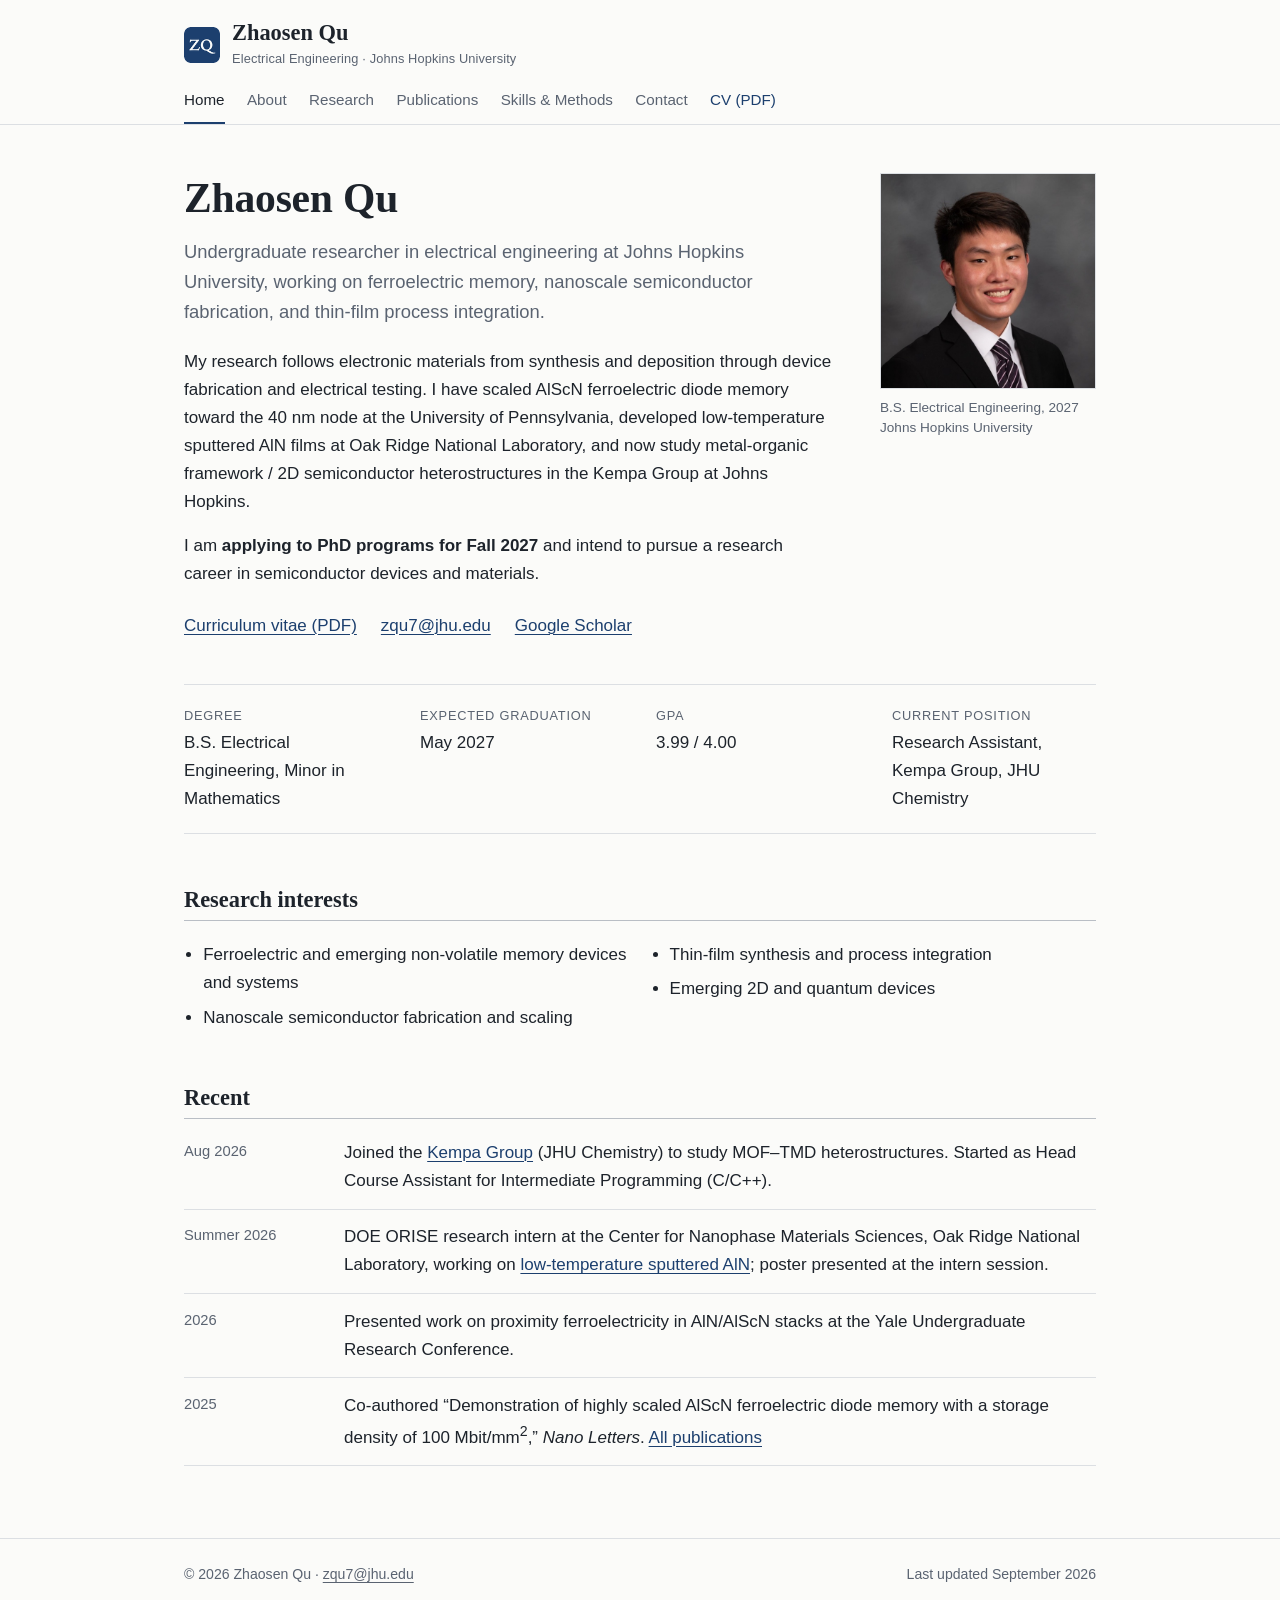
==== commit f5603265: "Link full-text paper PDFs and bold PhD application note Co-Authored-By: Claude Opus 5.5 <noreply@ant" ====
--- a/index.html
+++ b/index.html
@@ -105,7 +105,7 @@
         <h1 id="page-title">Zhaosen Qu</h1>
         <p class="lede">Undergraduate researcher in electrical engineering at Johns Hopkins University, working on ferroelectric memory, nanoscale semiconductor fabrication, and thin-film process integration.</p>
         <p>My research follows electronic materials from synthesis and deposition through device fabrication and electrical testing. I have scaled AlScN ferroelectric diode memory toward the 40&nbsp;nm node at the University of Pennsylvania, developed low-temperature sputtered AlN films at Oak Ridge National Laboratory, and now study metal-organic framework / 2D semiconductor heterostructures in the Kempa Group at Johns Hopkins.</p>
-        <p>I am applying to PhD programs for Fall 2027 and intend to pursue a research career in semiconductor devices and materials.</p>
+        <p>I am <strong>applying to PhD programs for Fall 2027</strong> and intend to pursue a research career in semiconductor devices and materials.</p>
         <ul class="link-row">
           <li><a href="assets/gradCV_Qu.pdf">Curriculum vitae (PDF)</a></li>
           <li><a href="mailto:zqu7@jhu.edu">zqu7@jhu.edu</a></li>
